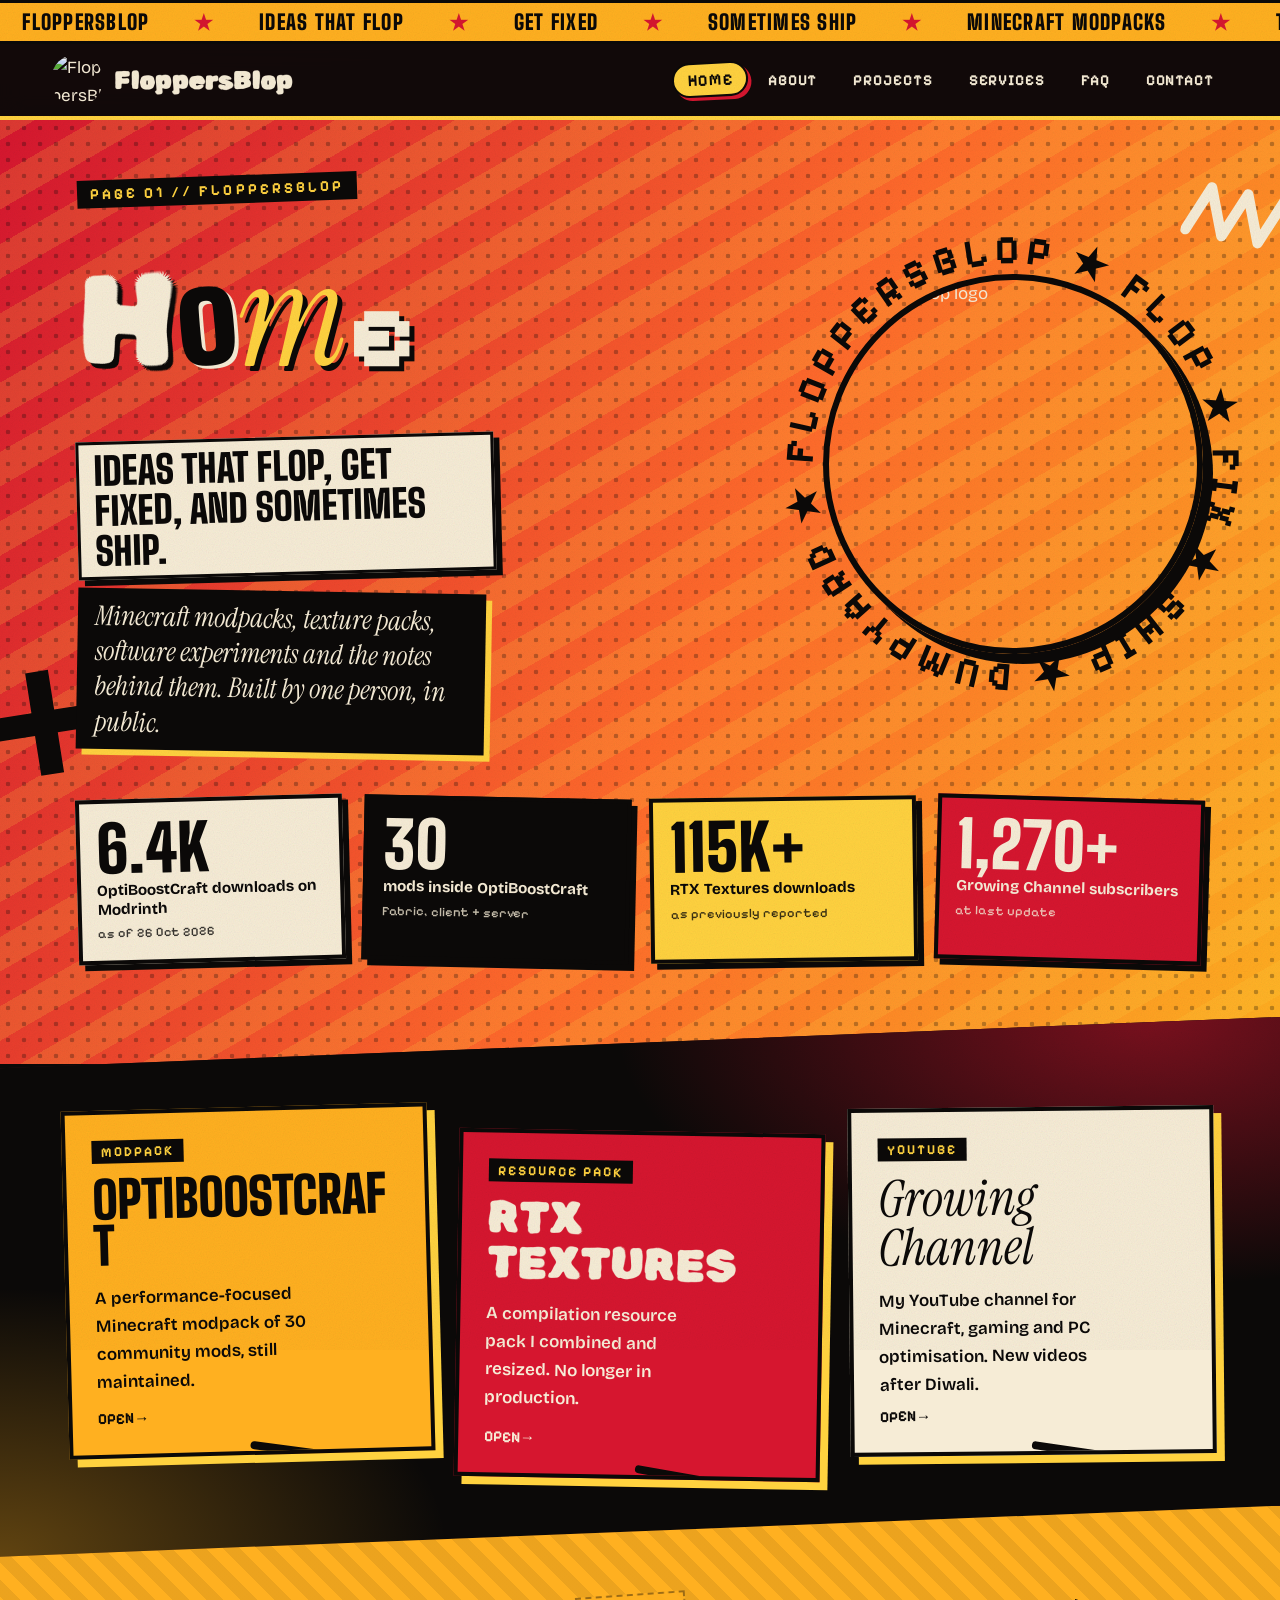
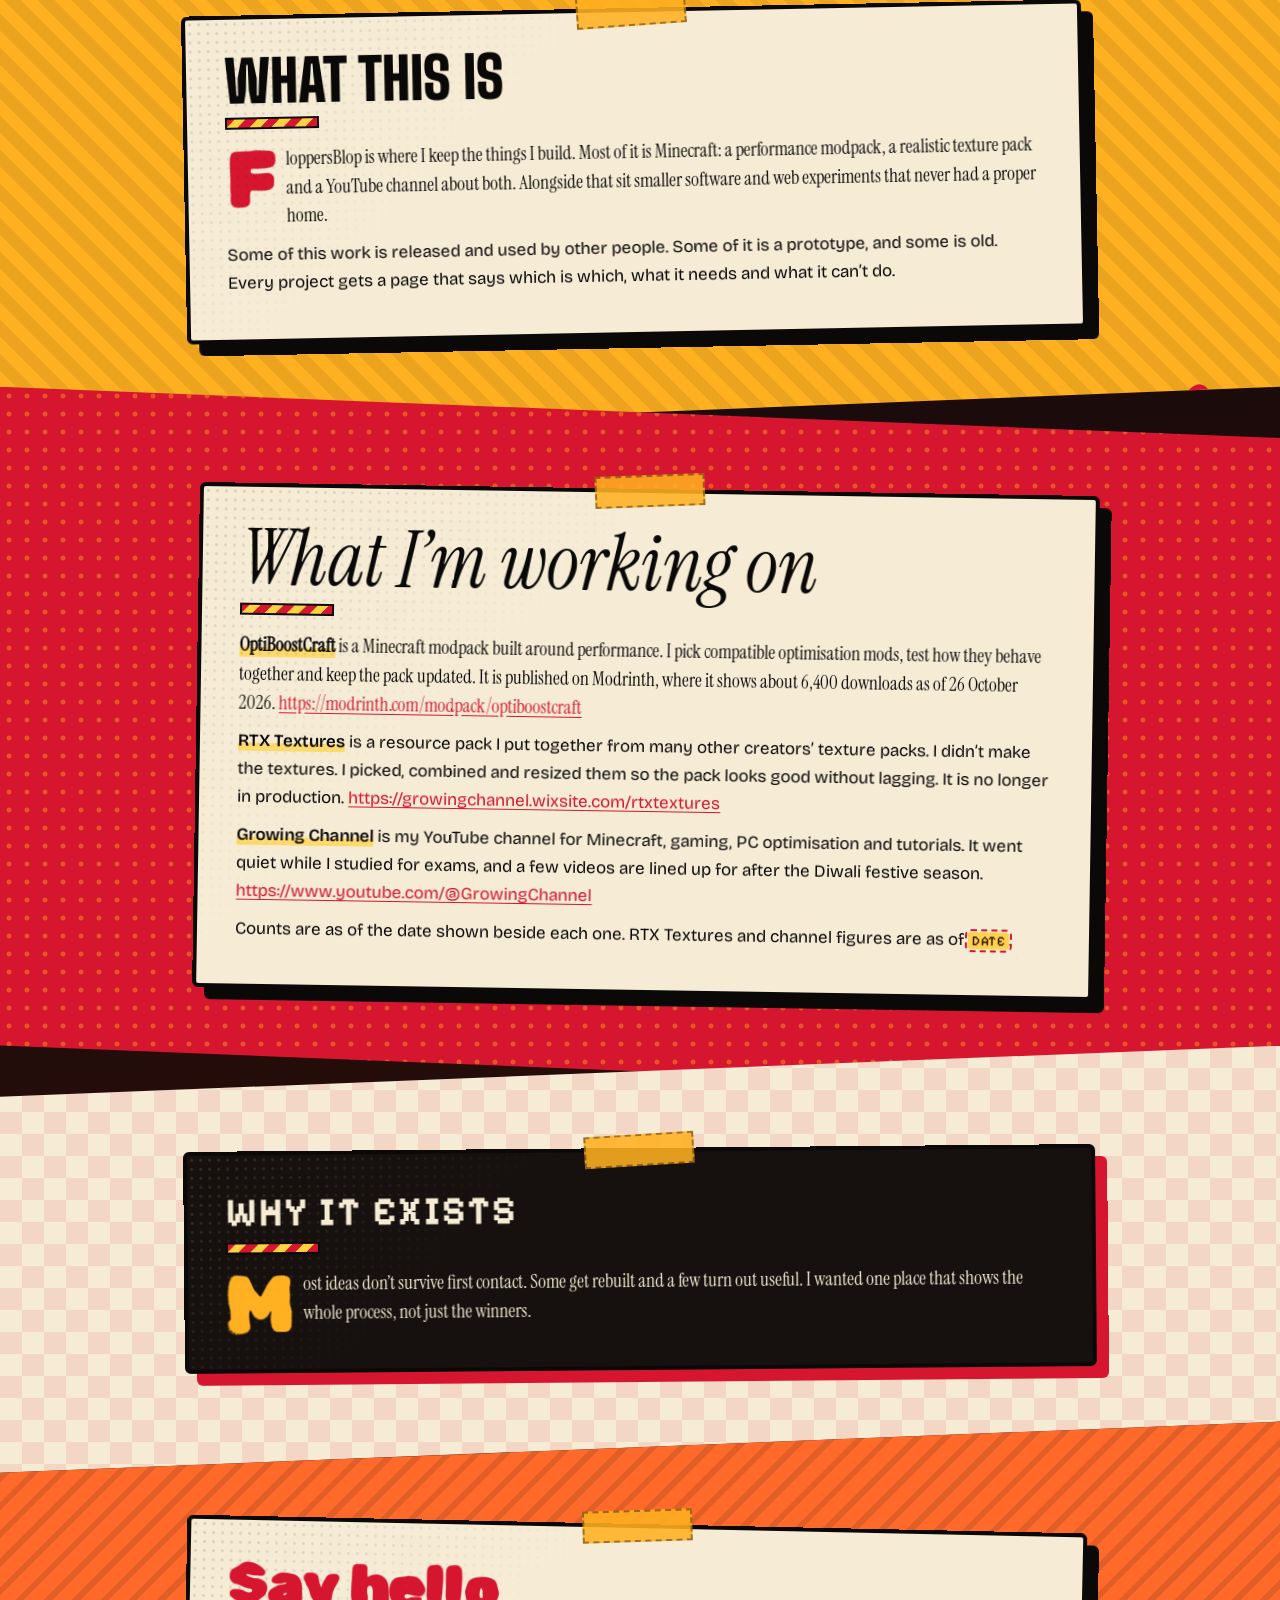
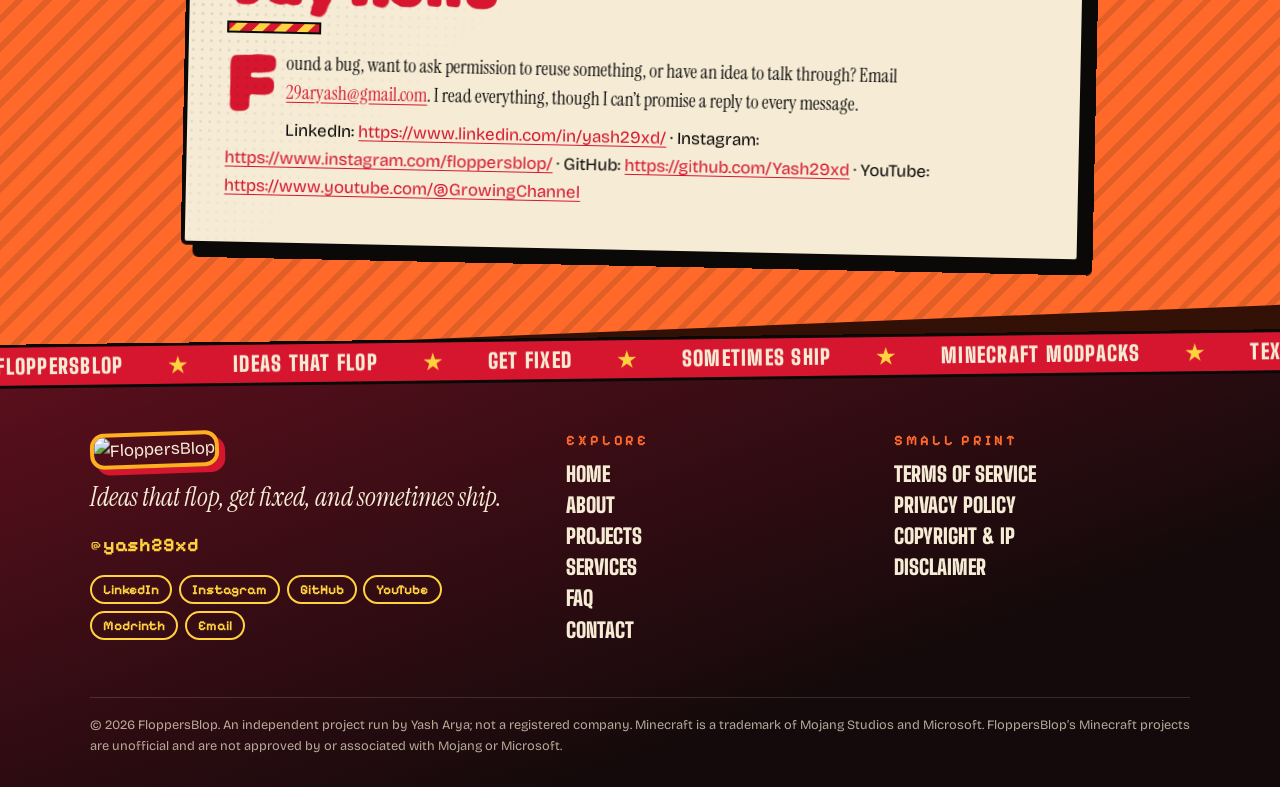
==== index.html @ ad52f60c "Add files via upload" ====
<!doctype html><html lang="en"><head><meta charset="utf-8"><meta name="viewport" content="width=device-width,initial-scale=1">
<title>Home | FloppersBlop</title><meta name="description" content="FloppersBlop: an independent project by Yash Arya. Minecraft modpacks, texture packs and software experiments."><link rel="icon" href="assets/favicon.png">
<link rel="preconnect" href="https://fonts.googleapis.com"><link rel="preconnect" href="https://fonts.gstatic.com" crossorigin>
<link href="https://fonts.googleapis.com/css2?family=Big+Shoulders+Display:wght@800;900&family=Bricolage+Grotesque:opsz,wght@12..96,400;12..96,600&family=Instrument+Serif:ital@0;1&family=Pixelify+Sans:wght@500;700&family=Rubik+Spray+Paint&display=swap" rel="stylesheet">
<link rel="stylesheet" href="styles.css"></head><body class="">
<div class="prog"></div><div class="grain"></div><div class="wipe"><i></i><i></i><i></i><i></i><i></i></div>
<div class="blob" aria-hidden="true"><svg viewBox="0 0 80 70"><path d="M8 44C6 22 24 6 44 6s32 14 28 36c-2 14-14 22-32 22S10 58 8 44z" fill="#fff4dc" stroke="#0b0908" stroke-width="4"/><g class="eyes"><path d="M20 30h16v7a8 8 0 0 1-16 0z M46 30h16v7a8 8 0 0 1-16 0z" fill="#0b0908"/><path d="M18 29h20M44 29h20" stroke="#0b0908" stroke-width="4" stroke-linecap="round"/></g></svg></div>
<div class="mq top" aria-hidden="true"><div class="mt"><span>FLOPPERSBLOP</span><span>IDEAS THAT FLOP</span><span>GET FIXED</span><span>SOMETIMES SHIP</span><span>MINECRAFT MODPACKS</span><span>TEXTURES</span><span>SOFTWARE EXPERIMENTS</span><span>@YASH29XD</span><span>FLOPPERSBLOP</span><span>IDEAS THAT FLOP</span><span>GET FIXED</span><span>SOMETIMES SHIP</span><span>MINECRAFT MODPACKS</span><span>TEXTURES</span><span>SOFTWARE EXPERIMENTS</span><span>@YASH29XD</span></div></div>
<header class="bar"><a class="brand" href="index.html"><img src="assets/logo.png" alt="FloppersBlop logo" width="52" height="52"><b>FloppersBlop</b></a>
<button class="burger" aria-label="Menu" aria-expanded="false"><i></i><i></i></button><nav><a href="index.html" class="on">Home</a><a href="about.html">About</a><a href="projects.html">Projects</a><a href="services.html">Services</a><a href="faq.html">FAQ</a><a href="contact.html">Contact</a></nav></header>
<main><div class="phead"><span class="pat"></span><svg class="dd" data-s="-.12" viewBox="0 0 100 100" style="right:-1.5%;top:6%;--dc:var(--cream);--r:11deg" aria-hidden="true"><path class="st" d="M4 70l16-40 16 40 16-40 16 40 16-40 12 40"/></svg><svg class="dd" data-s=".14" viewBox="0 0 100 100" style="left:-1%;top:60%;--dc:var(--ink);--r:-9deg" aria-hidden="true"><path d="M40 5h20v35h35v20h-35v35h-20v-35h-35v-20h35z"/></svg>
<div class="ph-in"><div class="ph-txt"><p class="kick">PAGE 01 // FLOPPERSBLOP</p><h1 aria-label="Home"><span class="l l0">H</span><span class="l l1">o</span><span class="l l2">m</span><span class="l l3">e</span></h1><p class="lede">Ideas that flop, get fixed, and sometimes ship.</p><p class="lede2">Minecraft modpacks, texture packs, software experiments and the notes behind them. Built by one person, in public.</p></div><div class="vis"><div class="disk"><img src="assets/logo.png" alt="FloppersBlop logo" width="400" height="400"></div><svg class="ring" viewBox="0 0 200 200" aria-hidden="true"><defs><path id="rp" d="M100,100 m-80,0 a80,80 0 1,1 160,0 a80,80 0 1,1 -160,0"/></defs><text><textPath href="#rp" textLength="496" lengthAdjust="spacing">FLOPPERSBLOP &#9733; FLOP &#9733; FIX &#9733; SHIP &#9733; DUMPYARD &#9733;</textPath></text></svg></div></div><div class="stats"><div class="stat s0"><b data-n="6.4" data-d="1" data-x="K">0</b><span>OptiBoostCraft downloads on Modrinth</span><small>as of 26 Oct 2026</small></div><div class="stat s1"><b data-n="30" data-d="0" data-x="">0</b><span>mods inside OptiBoostCraft</span><small>Fabric, client + server</small></div><div class="stat s2"><b data-n="115" data-d="0" data-x="K+">0</b><span>RTX Textures downloads</span><small>as previously reported</small></div><div class="stat s3"><b data-n="1270" data-d="0" data-x="+">0</b><span>Growing Channel subscribers</span><small>at last update</small></div></div></div>
<div class="band b-ink tiles-band"><div class="tiles"><a class="tile t-amber" href="projects.html#optiboostcraft"><em>Modpack</em><h3>OptiBoostCraft</h3><p>A performance-focused Minecraft modpack of 30 community mods, still maintained.</p><span class="go">Open &rarr;</span><img src="assets/mascot.png" alt="" loading="lazy"></a><a class="tile t-cherry" href="projects.html#rtx-textures"><em>Resource pack</em><h3>RTX Textures</h3><p>A compilation resource pack I combined and resized. No longer in production.</p><span class="go">Open &rarr;</span><img src="assets/mascot.png" alt="" loading="lazy"></a><a class="tile t-cream" href="projects.html#growing-channel"><em>YouTube</em><h3>Growing Channel</h3><p>My YouTube channel for Minecraft, gaming and PC optimisation. New videos after Diwali.</p><span class="go">Open &rarr;</span><img src="assets/mascot.png" alt="" loading="lazy"></a></div></div><div class="band b-amber al-l"><svg class="dd" data-s="-.12" viewBox="0 0 100 100" style="left:-1.5%;top:8%;--dc:var(--sun);--r:-30deg" aria-hidden="true"><path d="M50 2l9 24 25-9-9 25 24 9-24 9 9 25-25-9-9 24-9-24-25 9 9-25-24-9 24-9-9-25 25 9z"/></svg><svg class="dd" data-s=".14" viewBox="0 0 100 100" style="right:-1%;top:55%;--dc:var(--cherry);--r:10deg" aria-hidden="true"><path class="st" d="M4 50q12-34 23 0t23 0 23 0 23 0"/></svg><div class="wrap"><section class="card c-cream rv rv0 dc" id="what-this-is" style="--r:-1.1deg"><span class="tape"></span><h2 class="f0">What this is</h2><p>FloppersBlop is where I keep the things I build. Most of it is Minecraft: a performance modpack, a realistic texture pack and a YouTube channel about both. Alongside that sit smaller software and web experiments that never had a proper home.</p><p>Some of this work is released and used by other people. Some of it is a prototype, and some is old. Every project gets a page that says which is which, what it needs and what it can’t do.</p></section></div></div><div class="band b-cherry al-r"><svg class="dd" data-s="-.12" viewBox="0 0 100 100" style="right:-1.5%;top:6%;--dc:var(--ink);--r:-7deg" aria-hidden="true"><path d="M5 85V28l22 24 23-42 23 42 22-24v57z"/></svg><svg class="dd" data-s=".14" viewBox="0 0 100 100" style="left:-1%;top:60%;--dc:var(--cream);--r:-27deg" aria-hidden="true"><g><circle cx="20" cy="20" r="9"/><circle cx="50" cy="20" r="9"/><circle cx="80" cy="20" r="9"/><circle cx="20" cy="50" r="9"/><circle cx="50" cy="50" r="9"/><circle cx="80" cy="50" r="9"/><circle cx="20" cy="80" r="9"/><circle cx="50" cy="80" r="9"/><circle cx="80" cy="80" r="9"/></g></svg><div class="wrap"><section class="card c-cream rv rv1 " id="what-i-m-working-on" style="--r:0.9deg"><span class="tape"></span><h2 class="f1">What I’m working on</h2><p><strong>OptiBoostCraft</strong> is a Minecraft modpack built around performance. I pick compatible optimisation mods, test how they behave together and keep the pack updated. It is published on Modrinth, where it shows about 6,400 downloads as of 26 October 2026. <a href="https://modrinth.com/modpack/optiboostcraft" target="_blank" rel="noopener">https://modrinth.com/modpack/optiboostcraft</a></p><p><strong>RTX Textures</strong> is a resource pack I put together from many other creators’ texture packs. I didn’t make the textures. I picked, combined and resized them so the pack looks good without lagging. It is no longer in production. <a href="https://growingchannel.wixsite.com/rtxtextures" target="_blank" rel="noopener">https://growingchannel.wixsite.com/rtxtextures</a></p><p><strong>Growing Channel</strong> is my YouTube channel for Minecraft, gaming, PC optimisation and tutorials. It went quiet while I studied for exams, and a few videos are lined up for after the Diwali festive season. <a href="https://www.youtube.com/@GrowingChannel" target="_blank" rel="noopener">https://www.youtube.com/@GrowingChannel</a></p><p>Counts are as of the date shown beside each one. RTX Textures and channel figures are as of <mark class="ph">DATE</mark>.</p></section></div></div><div class="band b-cream al-c"><svg class="dd" data-s="-.12" viewBox="0 0 100 100" style="left:-1.5%;top:8%;--dc:var(--cherry);--r:16deg" aria-hidden="true"><path class="st" d="M5 50h72M54 22l28 28-28 28"/></svg><svg class="dd" data-s=".14" viewBox="0 0 100 100" style="right:-1%;top:55%;--dc:var(--sun);--r:-4deg" aria-hidden="true"><path d="M62 2L15 58h28l-8 40 48-62H52z"/></svg><div class="wrap"><section class="card c-ink rv rv2 dc" id="why-it-exists" style="--r:-0.5deg"><span class="tape"></span><h2 class="f2">Why it exists</h2><p>Most ideas don’t survive first contact. Some get rebuilt and a few turn out useful. I wanted one place that shows the whole process, not just the winners.</p></section></div></div><div class="band b-orange al-l"><svg class="dd" data-s="-.12" viewBox="0 0 100 100" style="right:-1.5%;top:6%;--dc:var(--cream);--r:-21deg" aria-hidden="true"><path d="M40 5h20v35h35v20h-35v35h-20v-35h-35v-20h35z"/></svg><svg class="dd" data-s=".14" viewBox="0 0 100 100" style="left:-1%;top:60%;--dc:var(--ink);--r:19deg" aria-hidden="true"><path class="st" d="M4 70l16-40 16 40 16-40 16 40 16-40 12 40"/></svg><div class="wrap"><section class="card c-cream rv rv0 dc" id="say-hello" style="--r:1.2deg"><span class="tape"></span><h2 class="f3">Say hello</h2><p>Found a bug, want to ask permission to reuse something, or have an idea to talk through? Email <a href="mailto:29aryash@gmail.com">29aryash@gmail.com</a>. I read everything, though I can’t promise a reply to every message.</p><p>LinkedIn: <a href="https://www.linkedin.com/in/yash29xd/" target="_blank" rel="noopener">https://www.linkedin.com/in/yash29xd/</a> · Instagram: <a href="https://www.instagram.com/floppersblop/" target="_blank" rel="noopener">https://www.instagram.com/floppersblop/</a> · GitHub: <a href="https://github.com/Yash29xd" target="_blank" rel="noopener">https://github.com/Yash29xd</a> · YouTube: <a href="https://www.youtube.com/@GrowingChannel" target="_blank" rel="noopener">https://www.youtube.com/@GrowingChannel</a></p></section></div></div></main>
<div class="mq bot" aria-hidden="true"><div class="mt"><span>FLOPPERSBLOP</span><span>IDEAS THAT FLOP</span><span>GET FIXED</span><span>SOMETIMES SHIP</span><span>MINECRAFT MODPACKS</span><span>TEXTURES</span><span>SOFTWARE EXPERIMENTS</span><span>@YASH29XD</span><span>FLOPPERSBLOP</span><span>IDEAS THAT FLOP</span><span>GET FIXED</span><span>SOMETIMES SHIP</span><span>MINECRAFT MODPACKS</span><span>TEXTURES</span><span>SOFTWARE EXPERIMENTS</span><span>@YASH29XD</span></div></div>
<footer><div class="fg"><div><img class="wm" src="assets/wordmark.png" alt="FloppersBlop" width="320" height="120"><p class="ft">Ideas that flop, get fixed, and sometimes ship.</p><p class="tag">@yash29xd</p><p class="soc"><a href="https://www.linkedin.com/in/yash29xd/" target="_blank" rel="noopener">LinkedIn</a><a href="https://www.instagram.com/floppersblop/" target="_blank" rel="noopener">Instagram</a><a href="https://github.com/Yash29xd" target="_blank" rel="noopener">GitHub</a><a href="https://www.youtube.com/@GrowingChannel" target="_blank" rel="noopener">YouTube</a><a href="https://modrinth.com/user/OptiBoostCraft" target="_blank" rel="noopener">Modrinth</a><a href="mailto:29aryash@gmail.com">Email</a></p></div>
<div><h4>Explore</h4><a href="index.html" class="on">Home</a><a href="about.html">About</a><a href="projects.html">Projects</a><a href="services.html">Services</a><a href="faq.html">FAQ</a><a href="contact.html">Contact</a></div><div><h4>Small print</h4><a href="terms.html">Terms of Service</a><a href="privacy.html">Privacy Policy</a><a href="copyright.html">Copyright & IP</a><a href="disclaimer.html">Disclaimer</a></div></div>
<p class="fine">&copy; 2026 FloppersBlop. An independent project run by Yash Arya; not a registered company. Minecraft is a trademark of Mojang Studios and Microsoft. FloppersBlop&rsquo;s Minecraft projects are unofficial and are not approved by or associated with Mojang or Microsoft.</p></footer>
<script src="app.js"></script></body></html>
---- styles.css ----
:root{--ink:#0b0908;--cream:#f6ecd6;--amber:#ffb020;--sun:#ffd23f;--orange:#ff6a2b;--cherry:#d6162f;--burg:#5c0f1d;--peach:#ffc9a3;--d:'Rubik Spray Paint','Big Shoulders Display',Impact,sans-serif;--c:'Big Shoulders Display',Impact,'Arial Narrow',sans-serif;--s:'Instrument Serif',Georgia,serif;--p:'Pixelify Sans',monospace;--b:'Bricolage Grotesque',system-ui,sans-serif}
*{box-sizing:border-box}html{scroll-behavior:smooth;overflow-x:hidden}
body{margin:0;background:linear-gradient(170deg,var(--burg),#1b0b0c 50%,#3a1203);color:var(--cream);font:17px/1.65 var(--b);overflow-x:hidden}
@media(hover:hover) and (pointer:fine){body,a,button,summary{cursor:none}}
a{color:var(--lk,var(--orange));text-underline-offset:3px;word-break:break-word}
::selection{background:var(--ink);color:var(--sun)}
.prog{position:fixed;top:0;left:0;height:6px;width:var(--p,0%);z-index:130;background:linear-gradient(90deg,var(--cherry),var(--orange),var(--sun));box-shadow:0 2px 0 var(--ink)}
.grain{position:fixed;inset:-50%;z-index:90;pointer-events:none;opacity:.14;mix-blend-mode:multiply;background-image:url("data:image/svg+xml;utf8,<svg xmlns='http://www.w3.org/2000/svg' width='220' height='220'><filter id='n'><feTurbulence type='fractalNoise' baseFrequency='.85' numOctaves='3' stitchTiles='stitch'/></filter><rect width='100%25' height='100%25' filter='url(%23n)'/></svg>");animation:gr 1s steps(6) infinite}
@keyframes gr{0%{transform:translate(0,0)}20%{transform:translate(-3%,2%)}40%{transform:translate(2%,-3%)}60%{transform:translate(-2%,-1%)}80%{transform:translate(3%,3%)}100%{transform:translate(0,0)}}
.mq{overflow:hidden;white-space:nowrap;background:var(--amber);color:var(--ink);border-block:3px solid var(--ink);font:900 1.3rem/1 var(--c);letter-spacing:.06em;padding:.55rem 0;position:relative;z-index:60}
.mq.bot{background:var(--cherry);color:var(--cream);transform:rotate(-.7deg);margin:-1.2rem -2vw 0;position:relative}
.mt{display:inline-block;animation:mq 38s linear infinite}.mq.bot .mt{animation-direction:reverse}
.mq span{padding:0 1.4rem}.mq span:after{content:"\2605";margin-left:2.8rem;color:var(--cherry)}.mq.bot span:after{color:var(--sun)}
@keyframes mq{to{transform:translateX(-50%)}}
.bar{position:sticky;top:0;z-index:50;display:flex;align-items:center;justify-content:space-between;gap:1rem;padding:.6rem 4vw;background:rgba(11,9,8,.9);backdrop-filter:blur(10px);border-bottom:4px solid var(--sun)}
.brand{display:flex;align-items:center;gap:.7rem;text-decoration:none;color:var(--cream)}.brand img{border-radius:50%;transition:transform .5s cubic-bezier(.3,1.6,.5,1)}.brand:hover img{transform:rotate(360deg) scale(1.1)}
.brand b{font:400 1.6rem var(--d)}
nav{display:flex;gap:.4rem;flex-wrap:wrap}nav a{font:700 .95rem var(--p);text-transform:uppercase;letter-spacing:.06em;color:var(--cream);text-decoration:none;padding:.35rem .8rem;border:2px solid transparent;border-radius:99px;transition:.25s}
nav a:hover,nav a.on{background:var(--sun);color:var(--ink);border-color:var(--ink);transform:rotate(-3deg) scale(1.06);box-shadow:3px 3px 0 var(--cherry)}
.burger{display:none;background:none;border:0;padding:.5rem}.burger i{display:block;width:30px;height:4px;background:var(--sun);margin:6px 0}
/* hero */
.phead{position:relative;padding:3.5rem 6vw 8vw;overflow:hidden;background:linear-gradient(115deg,var(--cherry) 0%,var(--orange) 55%,var(--amber) 100%);clip-path:polygon(0 0,100% 0,100% calc(100% - 4vw),0 100%);border-bottom:4px solid var(--ink)}
.pat{position:absolute;inset:0;background:radial-gradient(rgba(11,9,8,.28) 2px,transparent 2.6px) 0 0/16px 16px,repeating-linear-gradient(-30deg,rgba(255,210,63,.18) 0 30px,transparent 30px 60px);animation:pt 40s linear infinite}
@keyframes pt{to{background-position:160px 160px,0 0}}
.ph-in{position:relative;z-index:3;display:grid;grid-template-columns:1.5fr .8fr;gap:2rem;align-items:center;max-width:1200px;margin:0 auto}
.kick{display:inline-block;font:700 .95rem var(--p);letter-spacing:.2em;background:var(--ink);color:var(--sun);padding:.3rem .8rem;transform:rotate(-2deg);margin:0 0 1rem}
h1{font:400 clamp(3.2rem,10vw,8.4rem)/.95 var(--d);margin:0;color:var(--cream);text-shadow:5px 5px 0 var(--ink);overflow-wrap:anywhere}
h1 .l,h1 .w{display:inline-block;transition:transform .35s cubic-bezier(.3,1.8,.5,1)}h1 .l:hover,h1 .w:hover{transform:translateY(-.1em) rotate(-8deg) scale(1.12)}
.l0,.w0{font-family:var(--d)}.l1{font:900 1em var(--c);color:var(--ink);text-shadow:3px 3px 0 var(--cream);transform:rotate(-5deg)}
.l2{font:italic 400 1.15em var(--s);color:var(--sun);text-transform:lowercase}.l3{font:700 .9em var(--p);color:var(--cream)}.l4{font:900 1em var(--c);color:transparent;-webkit-text-stroke:3px var(--cream);text-shadow:4px 4px 0 var(--ink)}
.w1{font:900 1em var(--c);color:transparent;-webkit-text-stroke:3px var(--cream);text-transform:uppercase}.w2{font:italic 400 1.15em var(--s);color:var(--sun);text-transform:lowercase}.w3{font:700 .8em var(--p);color:var(--ink);text-shadow:3px 3px 0 var(--cream)}
h1:hover .l,h1:hover .w{animation:gl .4s steps(2) 2}@keyframes gl{50%{text-shadow:-4px 0 var(--sun),4px 0 var(--ink)}}
.lede{display:inline-block;font:900 clamp(1.4rem,3.4vw,2.4rem)/1.05 var(--c);text-transform:uppercase;background:var(--cream);color:var(--ink);padding:.35rem .9rem;border:3px solid var(--ink);box-shadow:6px 6px 0 var(--ink);transform:rotate(-1.5deg);margin:1.6rem 0 0;max-width:22ch}
.lede2{display:block;width:fit-content;font:italic 400 clamp(1.2rem,2.3vw,1.7rem)/1.3 var(--s);background:var(--ink);color:var(--cream);padding:.6rem 1.1rem;transform:rotate(1deg);margin:1rem 0 0;max-width:34ch;box-shadow:6px 6px 0 var(--sun)}
.vis{position:relative;justify-self:center;width:min(32vw,380px)}
.disk img{display:block;width:100%;height:auto;border-radius:50%;border:6px solid var(--ink);box-shadow:10px 10px 0 var(--ink);animation:fl 6s ease-in-out infinite}
@keyframes fl{50%{transform:translateY(-14px) rotate(3deg)}}
.vis .sticker{display:block;width:100%;height:auto;border-radius:18px;border:5px solid var(--ink);box-shadow:8px 8px 0 var(--ink);transform:rotate(5deg);animation:fl 7s ease-in-out infinite;transition:transform .4s}
.ring{position:absolute;inset:-16%;width:132%;height:132%;animation:spin 22s linear infinite;z-index:-1;pointer-events:none}.ring text{font:700 16px var(--p);fill:var(--ink);letter-spacing:3px}
.vis.sm{width:min(28vw,300px)}.vis.sm .ring{inset:-22%;width:144%;height:144%}
@keyframes spin{to{transform:rotate(360deg)}}
.stats{position:relative;z-index:3;display:grid;grid-template-columns:repeat(4,1fr);gap:1.2rem;max-width:1200px;margin:2.8rem auto 0}
.stat{background:var(--cream);color:var(--ink);border:4px solid var(--ink);box-shadow:6px 6px 0 var(--ink);padding:.9rem 1rem;transform:rotate(-1.5deg);transition:transform .3s cubic-bezier(.3,1.6,.5,1)}
.stat.s1{background:var(--ink);color:var(--cream);transform:rotate(1.2deg)}.stat.s2{background:var(--sun);transform:rotate(-.8deg)}.stat.s3{background:var(--cherry);color:var(--cream);transform:rotate(1.6deg)}
.stat:hover{transform:rotate(0) scale(1.05)}.stat b{display:block;font:900 clamp(2.6rem,5vw,4rem)/1 var(--c)}.stat span{display:block;font:700 .95rem/1.2 var(--b)}.stat small{font:500 .8rem var(--p);opacity:.8}
/* bands */
.band{position:relative;padding:8vw 0 8vw;margin-top:-4vw;clip-path:polygon(0 4vw,100% 0,100% calc(100% - 4vw),0 100%)}
.band.al-r{clip-path:polygon(0 0,100% 4vw,100% 100%,0 calc(100% - 4vw))}
.band.lg{clip-path:none;margin-top:0;padding:2rem 0}
.b-amber{background:var(--amber) repeating-linear-gradient(45deg,rgba(11,9,8,.08) 0 12px,transparent 12px 24px)}
.b-cherry{background:var(--cherry) radial-gradient(rgba(255,176,32,.4) 2.2px,transparent 2.8px) 0 0/18px 18px}
.b-cream{background:var(--cream) conic-gradient(rgba(214,22,47,.1) 25%,transparent 0 50%,rgba(214,22,47,.1) 0 75%,transparent 0) 0 0/44px 44px}
.b-orange{background:var(--orange) repeating-linear-gradient(-45deg,rgba(11,9,8,.12) 0 6px,transparent 6px 20px)}
.b-burgundy{background:var(--burg) linear-gradient(rgba(255,176,32,.14) 2px,transparent 2px) 0 0/36px 36px,linear-gradient(90deg,rgba(255,176,32,.14) 2px,transparent 2px) 0 0/36px 36px}
.b-sun{background:var(--sun) radial-gradient(rgba(11,9,8,.18) 2.2px,transparent 2.8px) 0 0/16px 16px}
.b-ink{background:radial-gradient(60vw 30vw at 90% 0,rgba(214,22,47,.55),transparent 70%),radial-gradient(50vw 30vw at 0 100%,rgba(255,176,32,.35),transparent 70%),var(--ink)}
.wrap{max-width:1040px;margin:0 auto;padding:0 5vw;position:relative;z-index:2}
.al-l .card{margin-right:auto;width:min(100%,900px)}.al-r .card{margin-left:auto;width:min(100%,900px)}.al-c .card{margin-inline:auto}
.card{position:relative;background:var(--bg);color:var(--fg);border:4px solid var(--ink);border-radius:6px;padding:2.2rem 2.4rem 2rem;box-shadow:12px 12px 0 var(--sh);transform:perspective(1100px) rotate(var(--r,0deg)) rotateX(var(--rx,0deg)) rotateY(var(--ry,0deg));transition:transform .35s cubic-bezier(.3,1.4,.5,1),box-shadow .3s}
.c-cream{--bg:var(--cream);--fg:var(--ink);--ac:var(--cherry);--acfg:var(--cream);--sh:var(--ink);--lk:var(--cherry)}
.c-ink{--bg:#16110e;--fg:var(--cream);--ac:var(--amber);--acfg:var(--ink);--sh:var(--cherry);--lk:var(--amber)}
.c-amber{--bg:var(--amber);--fg:var(--ink);--ac:var(--cherry);--acfg:var(--cream);--sh:var(--ink);--lk:var(--burg)}
.b-burgundy .card,.b-cherry .card{--sh:var(--sun)}.b-cherry .card{--sh:var(--ink)}.b-cream .card{--sh:var(--cherry)}
.card:hover{box-shadow:16px 16px 0 var(--sh)}
.legal .card{transform:none!important}
.card:before{content:"";position:absolute;inset:0;pointer-events:none;background:radial-gradient(color-mix(in srgb,var(--fg) 14%,transparent) 1.2px,transparent 1.6px) 0 0/9px 9px;-webkit-mask:linear-gradient(135deg,#000,transparent 35%);mask:linear-gradient(135deg,#000,transparent 35%)}
.tape{position:absolute;top:-18px;left:50%;width:110px;height:32px;margin-left:-55px;background:rgba(255,176,32,.88);border:2px dashed rgba(11,9,8,.4);transform:rotate(-3deg)}
.card:nth-child(2n) .tape{background:rgba(214,22,47,.85);transform:rotate(4deg)}
h2{margin:0 0 1rem;color:var(--fg);position:relative}
h2.f0{font:900 clamp(2rem,5vw,3.6rem)/.95 var(--c);text-transform:uppercase}
h2.f1{font:italic 400 clamp(2.6rem,6vw,4.8rem)/.95 var(--s)}
h2.f2{font:700 clamp(1.5rem,3.6vw,2.5rem)/1.1 var(--p);text-transform:uppercase;letter-spacing:.04em}
h2.f3{font:400 clamp(2.2rem,5vw,3.6rem)/1 var(--d);color:var(--ac)}
h2:after{content:"";display:block;height:8px;width:90px;background:repeating-linear-gradient(-45deg,var(--cherry) 0 8px,var(--sun) 8px 16px);margin-top:.5rem;border:2px solid var(--ink)}
h3{font:700 1.1rem var(--p);color:var(--ac);margin:1.6rem 0 .3rem;text-transform:uppercase;letter-spacing:.05em}
.card p,.card li{margin:.6rem 0}.card p:first-of-type:not(:only-child){font:400 1.2rem/1.5 var(--s)}
.dc>p:first-of-type::first-letter{font:400 4.2em/.8 var(--d);float:left;padding:.04em .1em 0 0;color:var(--ac)}
.card strong{font-weight:600;background:linear-gradient(transparent 60%,color-mix(in srgb,var(--sun) 70%,transparent) 60%);color:inherit}
.card ul{padding-left:1.2rem}.card li::marker{color:var(--ac);content:"\25B6  ";font-size:.7em}
mark.ph{background:#ffd34d;color:#3a1200;outline:2px dashed var(--cherry);outline-offset:1px;padding:0 .3em;border-radius:3px;font:500 .8em var(--p);letter-spacing:.03em;box-decoration-break:clone;-webkit-box-decoration-break:clone}
.tw{overflow-x:auto;margin:1rem 0;border:3px solid var(--fg);box-shadow:5px 5px 0 var(--fg)}
table{border-collapse:collapse;width:100%;font-size:.95rem;line-height:1.4}
th{background:var(--fg);color:var(--bg);font:700 .85rem var(--p);text-transform:uppercase;letter-spacing:.08em;text-align:left;padding:.6rem .8rem}
td,.kv th{padding:.6rem .8rem;border-top:2px solid color-mix(in srgb,var(--fg) 20%,transparent);vertical-align:top}
.kv th{background:var(--ac);color:var(--acfg);width:30%}
tbody tr:nth-child(even) td{background:color-mix(in srgb,var(--fg) 7%,transparent)}
.ban{margin:1rem 0;padding:1rem 1.2rem;background:repeating-linear-gradient(-45deg,var(--ink) 0 14px,#2a1d17 14px 28px);color:var(--sun);font:700 1.05rem var(--p);letter-spacing:.08em;border-left:10px solid var(--cherry)}
.qa{border-bottom:3px solid var(--fg);padding:.3rem 0}.qa summary{list-style:none;display:flex;justify-content:space-between;align-items:center;gap:1rem;font:900 1.5rem/1.1 var(--c);text-transform:uppercase;padding:.8rem 0}
.qa summary::-webkit-details-marker{display:none}.qa i{flex:none;width:34px;height:34px;border:3px solid var(--ink);border-radius:50%;background:var(--sun);position:relative;transition:transform .4s cubic-bezier(.3,1.6,.5,1),background .3s}
.qa i:before,.qa i:after{content:"";position:absolute;left:7px;right:7px;top:13px;height:4px;background:var(--ink)}.qa i:after{transform:rotate(90deg)}
.qa[open] i{transform:rotate(135deg);background:var(--cherry)}.qa p{margin:0 0 1rem;animation:dn .4s both}@keyframes dn{from{opacity:0;transform:translateY(-10px)}}
.chips ul{display:flex;flex-wrap:wrap;gap:.5rem;padding:0;margin:.6rem 0}.chips li{list-style:none;margin:0;font:700 .85rem var(--p);padding:.3rem .7rem;border:2px solid var(--ink);border-radius:99px;transition:transform .3s cubic-bezier(.3,1.8,.5,1)}.chips li::marker{content:""}
.chips li:hover{transform:rotate(-5deg) scale(1.12)}.chips li:nth-child(3n){transform:rotate(-2deg)}.chips li:nth-child(3n+1){transform:rotate(1.5deg)}
.c0{background:var(--amber);color:var(--ink)}.c1{background:var(--cherry);color:var(--cream)}.c2{background:var(--ink);color:var(--cream)}.c3{background:var(--orange);color:var(--ink)}.c4{background:var(--sun);color:var(--ink)}
.timeline{list-style:none;padding:0;margin:1rem 0;display:grid;gap:1rem}
.timeline li{display:grid;grid-template-columns:150px 1fr;gap:1rem;align-items:start;margin:0;padding:.9rem 1rem;border:3px solid var(--ink);box-shadow:5px 5px 0 var(--ink);color:var(--ink);transition:transform .3s cubic-bezier(.3,1.6,.5,1)}
.timeline li::marker{content:""}.timeline li:hover{transform:rotate(0) scale(1.02)!important}
.tl0{background:var(--amber);transform:rotate(-.5deg)}.tl1{background:var(--sun);transform:rotate(.5deg)}.tl2{background:var(--peach);transform:rotate(-.3deg)}.tl3{background:var(--cream);transform:rotate(.4deg)}
.when{font:700 .85rem/1.2 var(--p);background:var(--ink);color:var(--sun);padding:.35rem .6rem;transform:rotate(-2deg);text-align:center}
.timeline h4{font:900 1.5rem/1 var(--c);text-transform:uppercase;margin:0 0 .3rem}.timeline p{margin:0!important;font:400 .95rem/1.45 var(--b)!important}
.timeline a{color:var(--cherry)}
.tiles-band{padding:7vw 5vw 8vw}.tiles{display:grid;grid-template-columns:repeat(3,1fr);gap:1.6rem;max-width:1150px;margin:0 auto;position:relative;z-index:2}
.tile{position:relative;overflow:hidden;display:flex;flex-direction:column;gap:.5rem;min-height:300px;padding:1.6rem;border:4px solid var(--ink);box-shadow:8px 8px 0 var(--sun);text-decoration:none;color:var(--ink);transition:transform .4s cubic-bezier(.3,1.6,.5,1),box-shadow .3s}
.tile:nth-child(1){transform:rotate(-1.5deg)}.tile:nth-child(2){transform:rotate(1deg) translateY(1.5rem)}.tile:nth-child(3){transform:rotate(-.6deg)}
.tile:hover{transform:rotate(0) translateY(-8px) scale(1.03);box-shadow:12px 12px 0 var(--sun)}
.t-amber{background:var(--amber)}.t-cherry{background:var(--cherry);color:var(--cream)}.t-cream{background:var(--cream)}
.tile em{font:700 .85rem var(--p);font-style:normal;text-transform:uppercase;letter-spacing:.15em;background:var(--ink);color:var(--sun);padding:.2rem .6rem;width:fit-content}
.tile h3{font:900 clamp(2.2rem,4vw,3.2rem)/.9 var(--c);color:inherit;text-transform:uppercase;margin:.4rem 0;letter-spacing:0}.tile:nth-child(2) h3{font:400 clamp(2rem,3.6vw,2.8rem)/1 var(--d)}.tile:nth-child(3) h3{font:italic 400 clamp(2.4rem,4vw,3.4rem)/.95 var(--s);text-transform:none}
.tile p{margin:0;max-width:20ch;font-weight:600}.go{margin-top:auto;font:700 .95rem var(--p);text-transform:uppercase}
.tile img{position:absolute;right:-26px;bottom:-14px;width:58%;border-radius:16px;border:4px solid var(--ink);transform:rotate(9deg);transition:transform .5s cubic-bezier(.3,1.6,.5,1)}.tile:hover img{transform:rotate(-4deg) scale(1.12)}
/* doodles */
.dd{position:absolute;width:clamp(56px,9vw,130px);fill:var(--dc);z-index:1;transform:translateY(var(--py,0px)) rotate(var(--r,0deg));animation:wob 7s ease-in-out infinite alternate;pointer-events:none}
.dd .st{fill:none;stroke:var(--dc);stroke-width:9;stroke-linecap:round;stroke-linejoin:round}
.phead .dd{z-index:2}@keyframes wob{to{rotate:14deg;scale:1.1}}
footer{position:relative;margin-top:-1.2rem;padding:4rem 6vw 2rem;background:linear-gradient(160deg,var(--burg),#150a0b 70%);border-top:6px solid var(--sun)}
.fg{display:grid;grid-template-columns:1.5fr 1fr 1fr;gap:2rem;max-width:1100px;margin:0 auto}
footer .wm{width:min(100%,300px);height:auto;border-radius:14px;border:4px solid var(--amber);transform:rotate(-2deg);box-shadow:6px 6px 0 var(--cherry)}
.ft{font:italic 1.6rem var(--s);margin:.8rem 0}.tag{font:700 1.2rem var(--p);color:var(--sun)}
footer h4{font:700 .9rem var(--p);letter-spacing:.2em;color:var(--orange);text-transform:uppercase;margin:0 0 .6rem}
footer .fg>div>a{display:block;color:var(--cream);text-decoration:none;font:900 1.3rem/1.5 var(--c);text-transform:uppercase;transition:.2s}footer .fg>div>a:hover{color:var(--sun);transform:translateX(8px)}
.soc{display:flex;flex-wrap:wrap;gap:.4rem;margin-top:.8rem}footer .soc a{display:inline-block;font:700 .85rem var(--p);padding:.25rem .7rem;border:2px solid var(--sun);border-radius:99px;color:var(--sun);text-decoration:none}footer .soc a:hover{background:var(--sun);color:var(--ink);transform:rotate(-4deg)}
.fine{max-width:1100px;margin:2.5rem auto 0;font-size:.8rem;opacity:.7;border-top:1px solid rgba(255,255,255,.2);padding-top:1rem}
.blob{position:fixed;left:0;top:0;width:54px;height:48px;z-index:140;pointer-events:none;opacity:0;transition:opacity .3s,width .3s,height .3s;will-change:transform}
.blob svg{width:100%;height:100%;filter:drop-shadow(3px 3px 0 var(--cherry))}.blob.on{opacity:1}.blob.big{width:84px;height:74px}.blob.big .eyes{transform:translateY(-5px)}.blob.down svg{transform:scale(.8)}
.burst{position:fixed;z-index:139;pointer-events:none;font-size:22px;color:var(--sun);text-shadow:2px 2px 0 var(--ink);animation:bu .8s ease-out forwards}
@keyframes bu{to{transform:translate(var(--dx),var(--dy)) rotate(240deg) scale(.2);opacity:0}}
@media(hover:none),(pointer:coarse){.blob{display:none}}
.wipe{position:fixed;inset:0;z-index:200;pointer-events:none;display:flex}.wipe i{flex:1;background:var(--amber);transform:scaleY(0);transform-origin:top;border-right:2px solid var(--ink)}
.wipe i:nth-child(2n){background:var(--cherry)}.wipe i:nth-child(3n){background:var(--orange)}
.wipe.in i{transform:scaleY(1);animation:wi .75s cubic-bezier(.7,0,.2,1) forwards;animation-delay:calc(var(--i)*70ms);transform-origin:bottom}
.wipe.out i{animation:wo .55s cubic-bezier(.7,0,.2,1) forwards;animation-delay:calc(var(--i)*60ms)}
@keyframes wi{to{transform:scaleY(0)}}@keyframes wo{to{transform:scaleY(1)}}
.rv{opacity:0;translate:0 50px;scale:.96;transition:opacity .8s,translate .8s cubic-bezier(.2,1,.3,1),scale .8s,transform .35s cubic-bezier(.3,1.4,.5,1),box-shadow .3s}.rv1{translate:-70px 30px}.rv2{translate:70px 30px}.rv.v{opacity:1;translate:0 0;scale:1}
@media(max-width:900px){.burger{display:block}nav{position:absolute;left:0;right:0;top:100%;flex-direction:column;background:var(--ink);padding:1rem 4vw;border-bottom:4px solid var(--sun);display:none}nav.open{display:flex}
.ph-in{grid-template-columns:1fr}.vis,.vis.sm{width:min(60vw,240px);justify-self:start;margin:1rem 0 0 .5rem}.stats{grid-template-columns:1fr 1fr}.tiles{grid-template-columns:1fr}.tile:nth-child(2){transform:rotate(1deg)}
.fg{grid-template-columns:1fr}.card{padding:1.8rem 1.2rem}.timeline li{grid-template-columns:1fr}.band{padding:10vw 0}.phead{padding-bottom:12vw}.al-l .card,.al-r .card{width:100%}}
@media(prefers-reduced-motion:reduce){*{animation:none!important;transition:none!important}.rv{opacity:1;translate:0 0;scale:1}}
.c-ink .c2{background:var(--cream);color:var(--ink)}
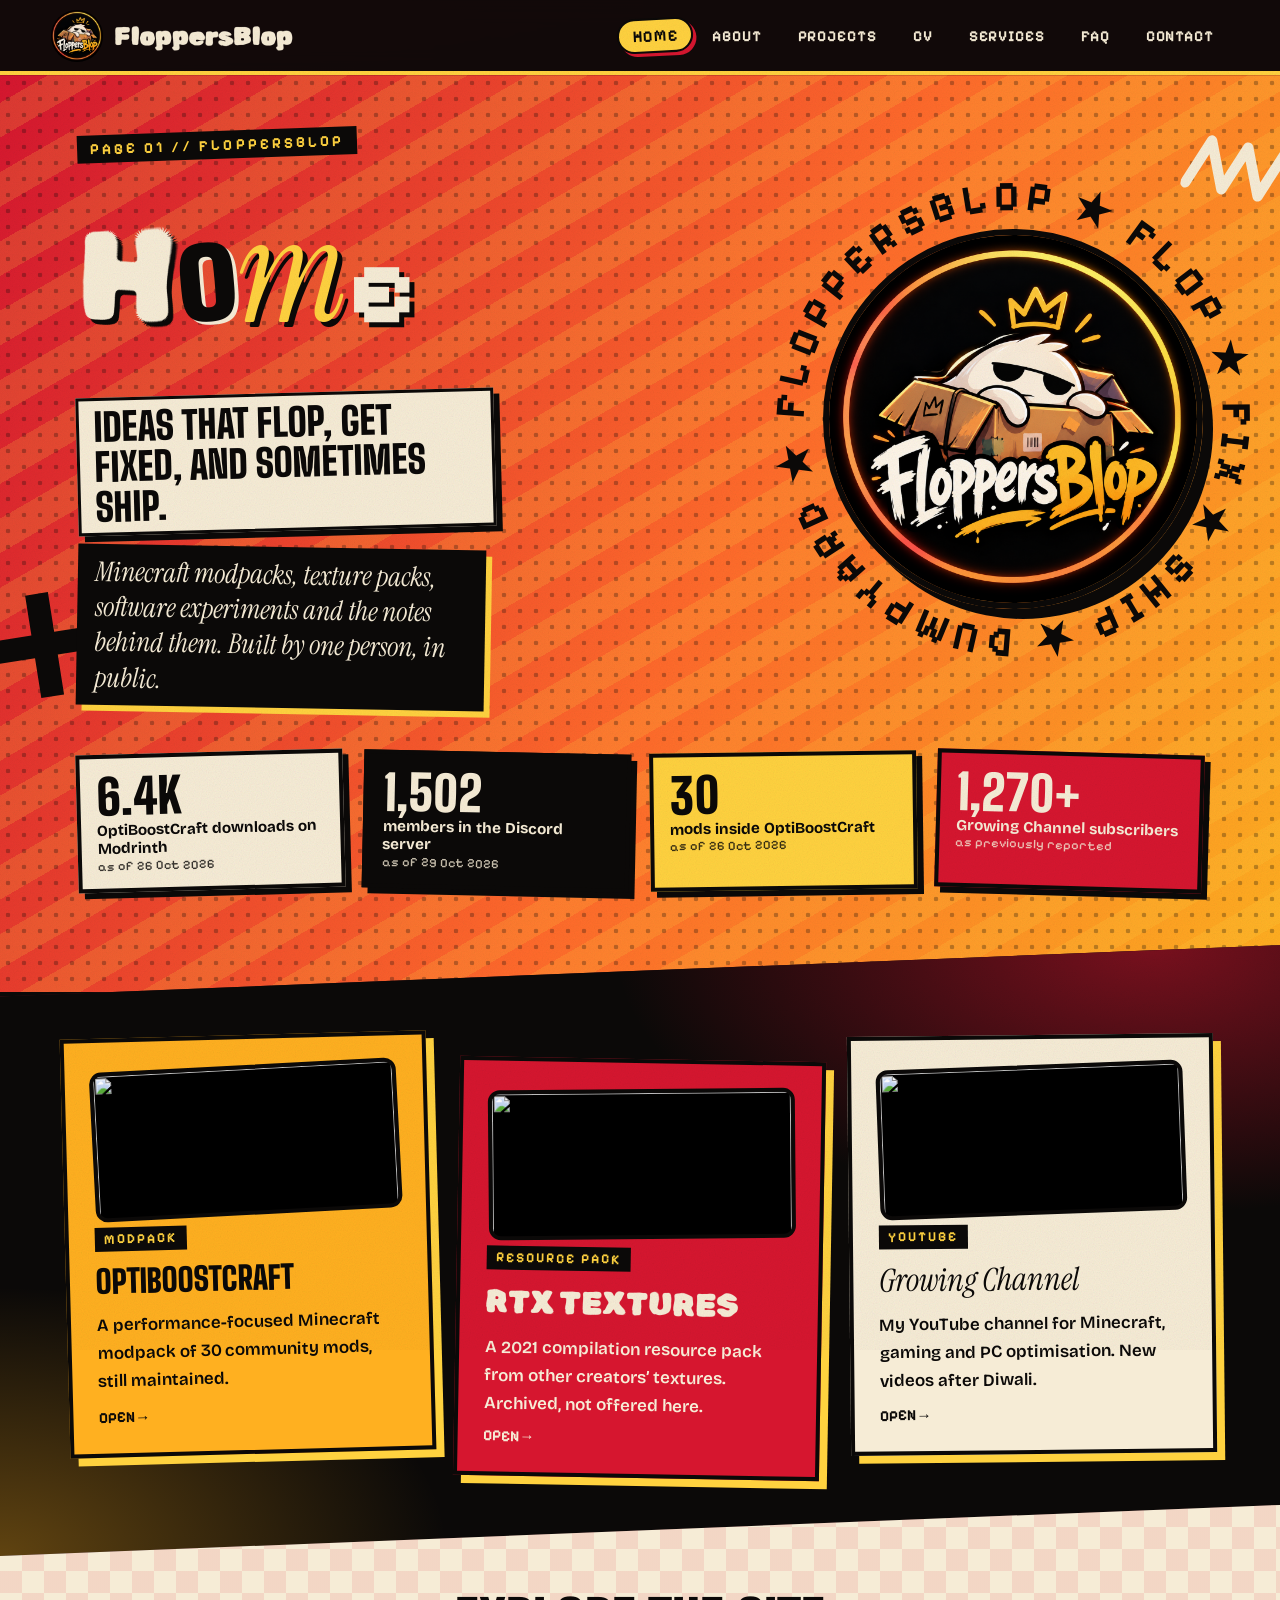
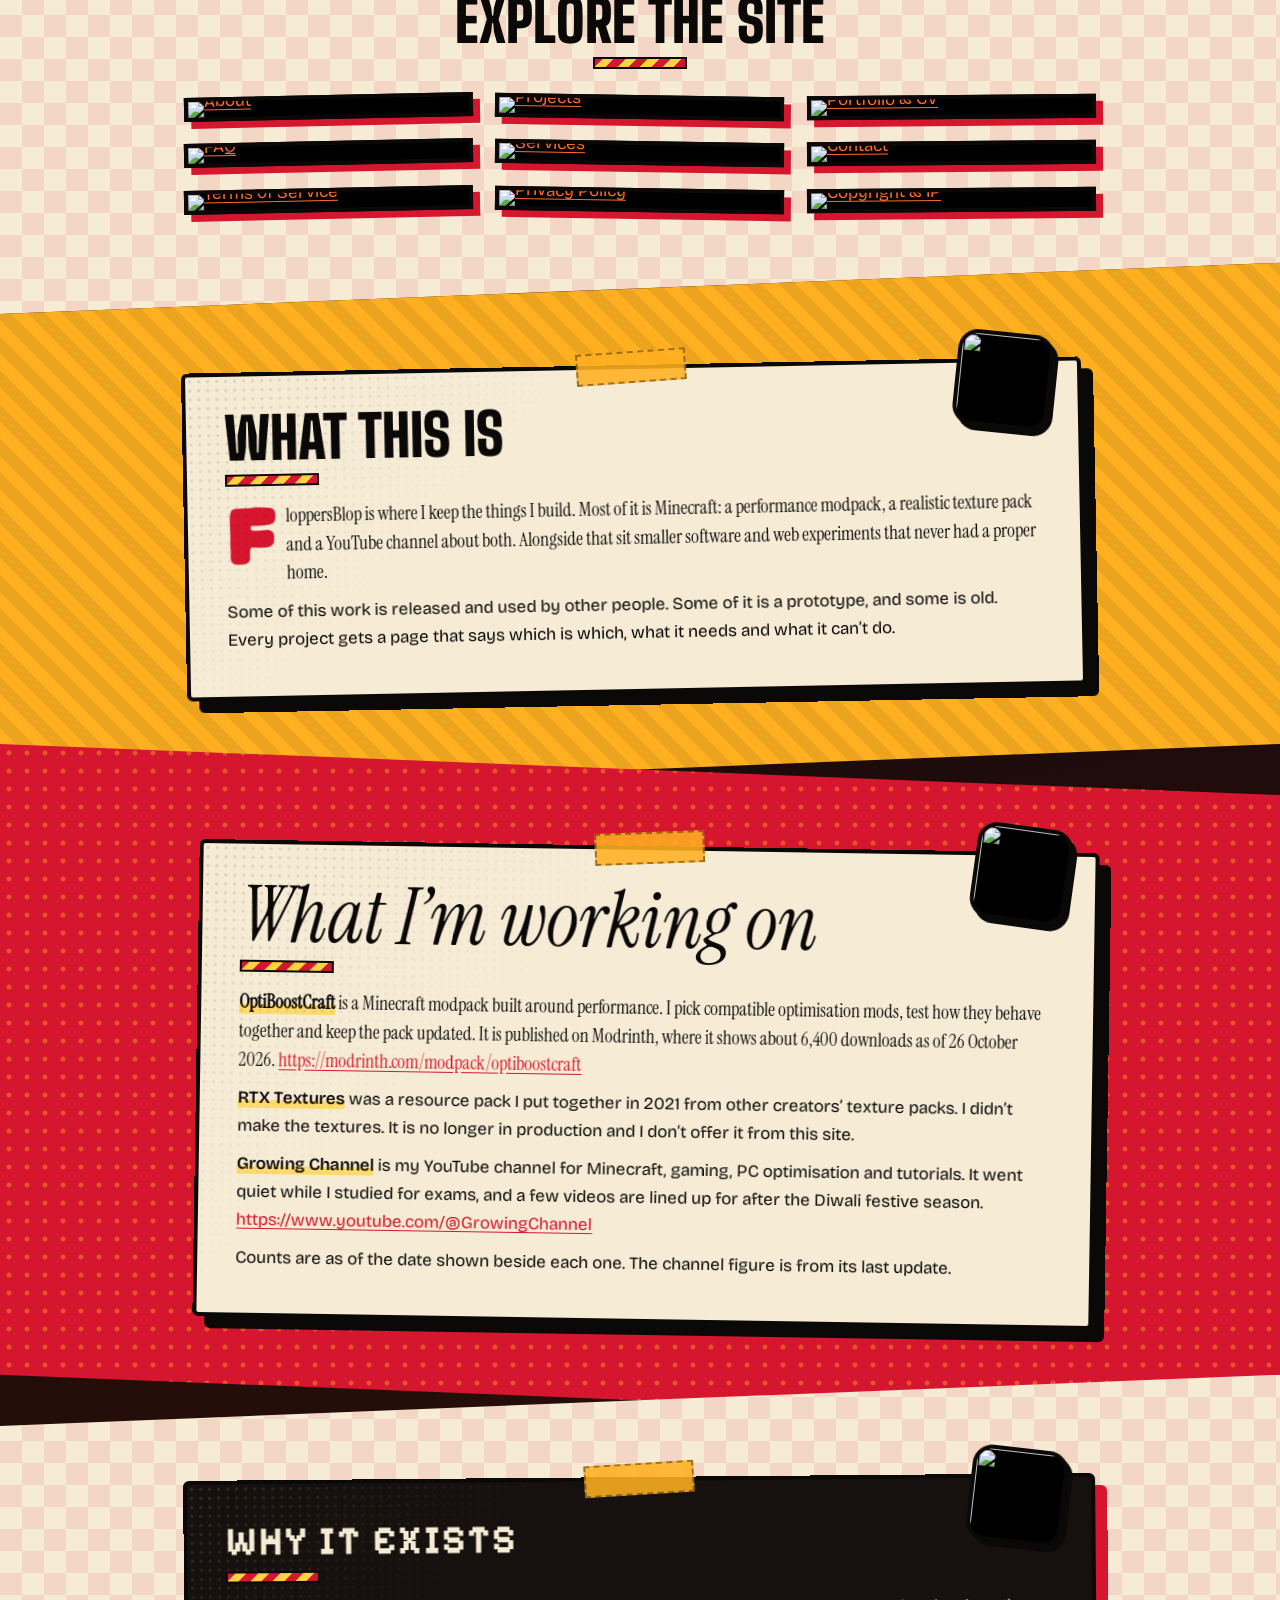
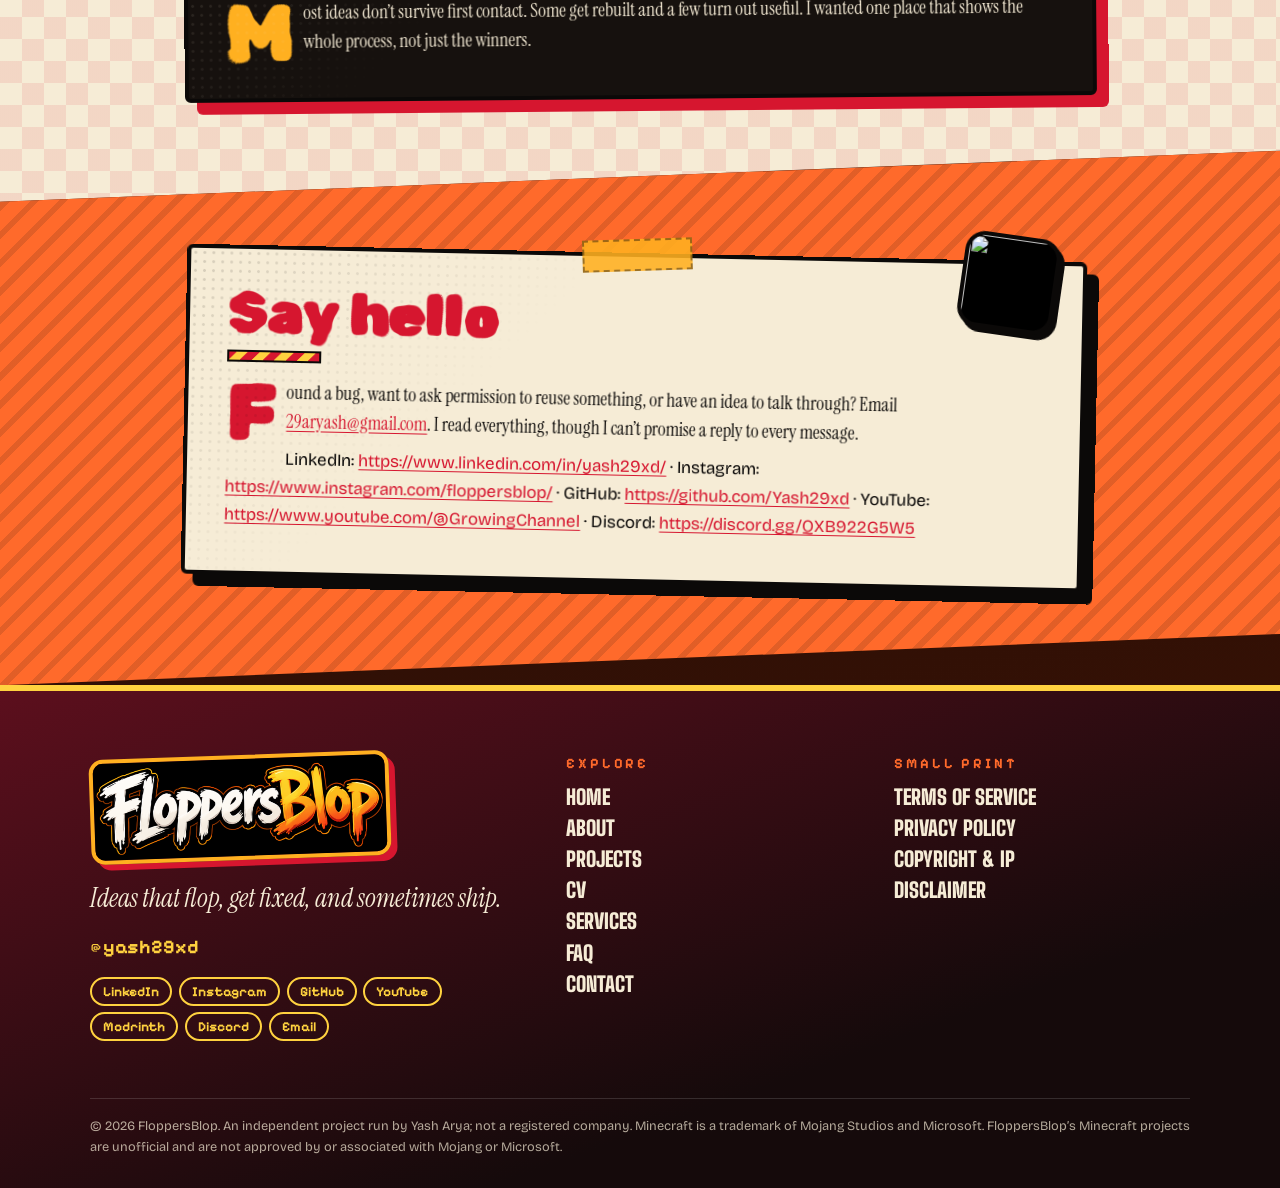
==== commit cebe2b8c: "Add files via upload" ====
--- a/index.html
+++ b/index.html
@@ -2,17 +2,17 @@
 <title>Home | FloppersBlop</title><meta name="description" content="FloppersBlop: an independent project by Yash Arya. Minecraft modpacks, texture packs and software experiments."><link rel="icon" href="assets/favicon.png">
 <link rel="preconnect" href="https://fonts.googleapis.com"><link rel="preconnect" href="https://fonts.gstatic.com" crossorigin>
 <link href="https://fonts.googleapis.com/css2?family=Big+Shoulders+Display:wght@800;900&family=Bricolage+Grotesque:opsz,wght@12..96,400;12..96,600&family=Instrument+Serif:ital@0;1&family=Pixelify+Sans:wght@500;700&family=Rubik+Spray+Paint&display=swap" rel="stylesheet">
+<style>.nc,.nc *{cursor:none!important}</style><script>(function(){if(matchMedia("(hover:hover) and (pointer:fine)").matches&&!matchMedia("(prefers-reduced-motion:reduce)").matches)document.documentElement.classList.add("nc")})()</script>
 <link rel="stylesheet" href="styles.css"></head><body class="">
 <div class="prog"></div><div class="grain"></div><div class="wipe"><i></i><i></i><i></i><i></i><i></i></div>
 <div class="blob" aria-hidden="true"><svg viewBox="0 0 80 70"><path d="M8 44C6 22 24 6 44 6s32 14 28 36c-2 14-14 22-32 22S10 58 8 44z" fill="#fff4dc" stroke="#0b0908" stroke-width="4"/><g class="eyes"><path d="M20 30h16v7a8 8 0 0 1-16 0z M46 30h16v7a8 8 0 0 1-16 0z" fill="#0b0908"/><path d="M18 29h20M44 29h20" stroke="#0b0908" stroke-width="4" stroke-linecap="round"/></g></svg></div>
-<div class="mq top" aria-hidden="true"><div class="mt"><span>FLOPPERSBLOP</span><span>IDEAS THAT FLOP</span><span>GET FIXED</span><span>SOMETIMES SHIP</span><span>MINECRAFT MODPACKS</span><span>TEXTURES</span><span>SOFTWARE EXPERIMENTS</span><span>@YASH29XD</span><span>FLOPPERSBLOP</span><span>IDEAS THAT FLOP</span><span>GET FIXED</span><span>SOMETIMES SHIP</span><span>MINECRAFT MODPACKS</span><span>TEXTURES</span><span>SOFTWARE EXPERIMENTS</span><span>@YASH29XD</span></div></div>
+<script>(function(){try{var p=JSON.parse(sessionStorage.getItem("fbxy")||"null"),b=document.querySelector(".blob");if(p&&b&&document.documentElement.classList.contains("nc")){b.style.transition="none";b.style.opacity=1;b.style.transform="translate("+(p[0]-27)+"px,"+(p[1]-24)+"px)";b.classList.add("on")}}catch(e){}})()</script>
 <header class="bar"><a class="brand" href="index.html"><img src="assets/logo.png" alt="FloppersBlop logo" width="52" height="52"><b>FloppersBlop</b></a>
-<button class="burger" aria-label="Menu" aria-expanded="false"><i></i><i></i></button><nav><a href="index.html" class="on">Home</a><a href="about.html">About</a><a href="projects.html">Projects</a><a href="services.html">Services</a><a href="faq.html">FAQ</a><a href="contact.html">Contact</a></nav></header>
+<button class="burger" aria-label="Menu" aria-expanded="false"><i></i><i></i></button><nav><a href="index.html" class="on">Home</a><a href="about.html">About</a><a href="projects.html">Projects</a><a href="cv.html">CV</a><a href="services.html">Services</a><a href="faq.html">FAQ</a><a href="contact.html">Contact</a></nav></header>
 <main><div class="phead"><span class="pat"></span><svg class="dd" data-s="-.12" viewBox="0 0 100 100" style="right:-1.5%;top:6%;--dc:var(--cream);--r:11deg" aria-hidden="true"><path class="st" d="M4 70l16-40 16 40 16-40 16 40 16-40 12 40"/></svg><svg class="dd" data-s=".14" viewBox="0 0 100 100" style="left:-1%;top:60%;--dc:var(--ink);--r:-9deg" aria-hidden="true"><path d="M40 5h20v35h35v20h-35v35h-20v-35h-35v-20h35z"/></svg>
-<div class="ph-in"><div class="ph-txt"><p class="kick">PAGE 01 // FLOPPERSBLOP</p><h1 aria-label="Home"><span class="l l0">H</span><span class="l l1">o</span><span class="l l2">m</span><span class="l l3">e</span></h1><p class="lede">Ideas that flop, get fixed, and sometimes ship.</p><p class="lede2">Minecraft modpacks, texture packs, software experiments and the notes behind them. Built by one person, in public.</p></div><div class="vis"><div class="disk"><img src="assets/logo.png" alt="FloppersBlop logo" width="400" height="400"></div><svg class="ring" viewBox="0 0 200 200" aria-hidden="true"><defs><path id="rp" d="M100,100 m-80,0 a80,80 0 1,1 160,0 a80,80 0 1,1 -160,0"/></defs><text><textPath href="#rp" textLength="496" lengthAdjust="spacing">FLOPPERSBLOP &#9733; FLOP &#9733; FIX &#9733; SHIP &#9733; DUMPYARD &#9733;</textPath></text></svg></div></div><div class="stats"><div class="stat s0"><b data-n="6.4" data-d="1" data-x="K">0</b><span>OptiBoostCraft downloads on Modrinth</span><small>as of 26 Oct 2026</small></div><div class="stat s1"><b data-n="30" data-d="0" data-x="">0</b><span>mods inside OptiBoostCraft</span><small>Fabric, client + server</small></div><div class="stat s2"><b data-n="115" data-d="0" data-x="K+">0</b><span>RTX Textures downloads</span><small>as previously reported</small></div><div class="stat s3"><b data-n="1270" data-d="0" data-x="+">0</b><span>Growing Channel subscribers</span><small>at last update</small></div></div></div>
-<div class="band b-ink tiles-band"><div class="tiles"><a class="tile t-amber" href="projects.html#optiboostcraft"><em>Modpack</em><h3>OptiBoostCraft</h3><p>A performance-focused Minecraft modpack of 30 community mods, still maintained.</p><span class="go">Open &rarr;</span><img src="assets/mascot.png" alt="" loading="lazy"></a><a class="tile t-cherry" href="projects.html#rtx-textures"><em>Resource pack</em><h3>RTX Textures</h3><p>A compilation resource pack I combined and resized. No longer in production.</p><span class="go">Open &rarr;</span><img src="assets/mascot.png" alt="" loading="lazy"></a><a class="tile t-cream" href="projects.html#growing-channel"><em>YouTube</em><h3>Growing Channel</h3><p>My YouTube channel for Minecraft, gaming and PC optimisation. New videos after Diwali.</p><span class="go">Open &rarr;</span><img src="assets/mascot.png" alt="" loading="lazy"></a></div></div><div class="band b-amber al-l"><svg class="dd" data-s="-.12" viewBox="0 0 100 100" style="left:-1.5%;top:8%;--dc:var(--sun);--r:-30deg" aria-hidden="true"><path d="M50 2l9 24 25-9-9 25 24 9-24 9 9 25-25-9-9 24-9-24-25 9 9-25-24-9 24-9-9-25 25 9z"/></svg><svg class="dd" data-s=".14" viewBox="0 0 100 100" style="right:-1%;top:55%;--dc:var(--cherry);--r:10deg" aria-hidden="true"><path class="st" d="M4 50q12-34 23 0t23 0 23 0 23 0"/></svg><div class="wrap"><section class="card c-cream rv rv0 dc" id="what-this-is" style="--r:-1.1deg"><span class="tape"></span><h2 class="f0">What this is</h2><p>FloppersBlop is where I keep the things I build. Most of it is Minecraft: a performance modpack, a realistic texture pack and a YouTube channel about both. Alongside that sit smaller software and web experiments that never had a proper home.</p><p>Some of this work is released and used by other people. Some of it is a prototype, and some is old. Every project gets a page that says which is which, what it needs and what it can’t do.</p></section></div></div><div class="band b-cherry al-r"><svg class="dd" data-s="-.12" viewBox="0 0 100 100" style="right:-1.5%;top:6%;--dc:var(--ink);--r:-7deg" aria-hidden="true"><path d="M5 85V28l22 24 23-42 23 42 22-24v57z"/></svg><svg class="dd" data-s=".14" viewBox="0 0 100 100" style="left:-1%;top:60%;--dc:var(--cream);--r:-27deg" aria-hidden="true"><g><circle cx="20" cy="20" r="9"/><circle cx="50" cy="20" r="9"/><circle cx="80" cy="20" r="9"/><circle cx="20" cy="50" r="9"/><circle cx="50" cy="50" r="9"/><circle cx="80" cy="50" r="9"/><circle cx="20" cy="80" r="9"/><circle cx="50" cy="80" r="9"/><circle cx="80" cy="80" r="9"/></g></svg><div class="wrap"><section class="card c-cream rv rv1 " id="what-i-m-working-on" style="--r:0.9deg"><span class="tape"></span><h2 class="f1">What I’m working on</h2><p><strong>OptiBoostCraft</strong> is a Minecraft modpack built around performance. I pick compatible optimisation mods, test how they behave together and keep the pack updated. It is published on Modrinth, where it shows about 6,400 downloads as of 26 October 2026. <a href="https://modrinth.com/modpack/optiboostcraft" target="_blank" rel="noopener">https://modrinth.com/modpack/optiboostcraft</a></p><p><strong>RTX Textures</strong> is a resource pack I put together from many other creators’ texture packs. I didn’t make the textures. I picked, combined and resized them so the pack looks good without lagging. It is no longer in production. <a href="https://growingchannel.wixsite.com/rtxtextures" target="_blank" rel="noopener">https://growingchannel.wixsite.com/rtxtextures</a></p><p><strong>Growing Channel</strong> is my YouTube channel for Minecraft, gaming, PC optimisation and tutorials. It went quiet while I studied for exams, and a few videos are lined up for after the Diwali festive season. <a href="https://www.youtube.com/@GrowingChannel" target="_blank" rel="noopener">https://www.youtube.com/@GrowingChannel</a></p><p>Counts are as of the date shown beside each one. RTX Textures and channel figures are as of <mark class="ph">DATE</mark>.</p></section></div></div><div class="band b-cream al-c"><svg class="dd" data-s="-.12" viewBox="0 0 100 100" style="left:-1.5%;top:8%;--dc:var(--cherry);--r:16deg" aria-hidden="true"><path class="st" d="M5 50h72M54 22l28 28-28 28"/></svg><svg class="dd" data-s=".14" viewBox="0 0 100 100" style="right:-1%;top:55%;--dc:var(--sun);--r:-4deg" aria-hidden="true"><path d="M62 2L15 58h28l-8 40 48-62H52z"/></svg><div class="wrap"><section class="card c-ink rv rv2 dc" id="why-it-exists" style="--r:-0.5deg"><span class="tape"></span><h2 class="f2">Why it exists</h2><p>Most ideas don’t survive first contact. Some get rebuilt and a few turn out useful. I wanted one place that shows the whole process, not just the winners.</p></section></div></div><div class="band b-orange al-l"><svg class="dd" data-s="-.12" viewBox="0 0 100 100" style="right:-1.5%;top:6%;--dc:var(--cream);--r:-21deg" aria-hidden="true"><path d="M40 5h20v35h35v20h-35v35h-20v-35h-35v-20h35z"/></svg><svg class="dd" data-s=".14" viewBox="0 0 100 100" style="left:-1%;top:60%;--dc:var(--ink);--r:19deg" aria-hidden="true"><path class="st" d="M4 70l16-40 16 40 16-40 16 40 16-40 12 40"/></svg><div class="wrap"><section class="card c-cream rv rv0 dc" id="say-hello" style="--r:1.2deg"><span class="tape"></span><h2 class="f3">Say hello</h2><p>Found a bug, want to ask permission to reuse something, or have an idea to talk through? Email <a href="mailto:29aryash@gmail.com">29aryash@gmail.com</a>. I read everything, though I can’t promise a reply to every message.</p><p>LinkedIn: <a href="https://www.linkedin.com/in/yash29xd/" target="_blank" rel="noopener">https://www.linkedin.com/in/yash29xd/</a> · Instagram: <a href="https://www.instagram.com/floppersblop/" target="_blank" rel="noopener">https://www.instagram.com/floppersblop/</a> · GitHub: <a href="https://github.com/Yash29xd" target="_blank" rel="noopener">https://github.com/Yash29xd</a> · YouTube: <a href="https://www.youtube.com/@GrowingChannel" target="_blank" rel="noopener">https://www.youtube.com/@GrowingChannel</a></p></section></div></div></main>
-<div class="mq bot" aria-hidden="true"><div class="mt"><span>FLOPPERSBLOP</span><span>IDEAS THAT FLOP</span><span>GET FIXED</span><span>SOMETIMES SHIP</span><span>MINECRAFT MODPACKS</span><span>TEXTURES</span><span>SOFTWARE EXPERIMENTS</span><span>@YASH29XD</span><span>FLOPPERSBLOP</span><span>IDEAS THAT FLOP</span><span>GET FIXED</span><span>SOMETIMES SHIP</span><span>MINECRAFT MODPACKS</span><span>TEXTURES</span><span>SOFTWARE EXPERIMENTS</span><span>@YASH29XD</span></div></div>
-<footer><div class="fg"><div><img class="wm" src="assets/wordmark.png" alt="FloppersBlop" width="320" height="120"><p class="ft">Ideas that flop, get fixed, and sometimes ship.</p><p class="tag">@yash29xd</p><p class="soc"><a href="https://www.linkedin.com/in/yash29xd/" target="_blank" rel="noopener">LinkedIn</a><a href="https://www.instagram.com/floppersblop/" target="_blank" rel="noopener">Instagram</a><a href="https://github.com/Yash29xd" target="_blank" rel="noopener">GitHub</a><a href="https://www.youtube.com/@GrowingChannel" target="_blank" rel="noopener">YouTube</a><a href="https://modrinth.com/user/OptiBoostCraft" target="_blank" rel="noopener">Modrinth</a><a href="mailto:29aryash@gmail.com">Email</a></p></div>
-<div><h4>Explore</h4><a href="index.html" class="on">Home</a><a href="about.html">About</a><a href="projects.html">Projects</a><a href="services.html">Services</a><a href="faq.html">FAQ</a><a href="contact.html">Contact</a></div><div><h4>Small print</h4><a href="terms.html">Terms of Service</a><a href="privacy.html">Privacy Policy</a><a href="copyright.html">Copyright & IP</a><a href="disclaimer.html">Disclaimer</a></div></div>
+<div class="ph-in"><div class="ph-txt"><p class="kick">PAGE 01 // FLOPPERSBLOP</p><h1 aria-label="Home"><span class="l l0">H</span><span class="l l1">o</span><span class="l l2">m</span><span class="l l3">e</span></h1><p class="lede">Ideas that flop, get fixed, and sometimes ship.</p><p class="lede2">Minecraft modpacks, texture packs, software experiments and the notes behind them. Built by one person, in public.</p></div><div class="vis"><div class="disk"><img src="assets/logo.png" alt="FloppersBlop logo" width="400" height="400"></div><svg class="ring" viewBox="0 0 200 200" aria-hidden="true"><defs><path id="rp" d="M100,100 m-80,0 a80,80 0 1,1 160,0 a80,80 0 1,1 -160,0"/></defs><text><textPath href="#rp" textLength="496" lengthAdjust="spacing">FLOPPERSBLOP &#9733; FLOP &#9733; FIX &#9733; SHIP &#9733; DUMPYARD &#9733;</textPath></text></svg></div></div><div class="stats" id="stats"></div></div>
+<div class="band b-ink tiles-band"><div class="tiles"><a class="tile t-amber" href="projects.html#optiboostcraft"><em>Modpack</em><h3>OptiBoostCraft</h3><p>A performance-focused Minecraft modpack of 30 community mods, still maintained.</p><span class="go">Open &rarr;</span><img src="assets/img1.png" alt="" loading="lazy"></a><a class="tile t-cherry" href="projects.html#rtx-textures"><em>Resource pack</em><h3>RTX Textures</h3><p>A 2021 compilation resource pack from other creators’ textures. Archived, not offered here.</p><span class="go">Open &rarr;</span><img src="assets/img2.png" alt="" loading="lazy"></a><a class="tile t-cream" href="projects.html#growing-channel"><em>YouTube</em><h3>Growing Channel</h3><p>My YouTube channel for Minecraft, gaming and PC optimisation. New videos after Diwali.</p><span class="go">Open &rarr;</span><img src="assets/img3.png" alt="" loading="lazy"></a></div></div><div class="band b-cream explore-band"><div class="wrap"><h2 class="f0 ex-h">Explore the site</h2><div class="explore"><a class="ex" href="about.html"><img src="assets/nav/about.png" alt="About" loading="lazy"></a><a class="ex" href="projects.html"><img src="assets/nav/projects.png" alt="Projects" loading="lazy"></a><a class="ex" href="cv.html"><img src="assets/nav/cv.png" alt="Portfolio &amp; CV" loading="lazy"></a><a class="ex" href="faq.html"><img src="assets/nav/faq.png" alt="FAQ" loading="lazy"></a><a class="ex" href="services.html"><img src="assets/nav/services.png" alt="Services" loading="lazy"></a><a class="ex" href="contact.html"><img src="assets/nav/contact.png" alt="Contact" loading="lazy"></a><a class="ex" href="terms.html"><img src="assets/nav/terms.png" alt="Terms of Service" loading="lazy"></a><a class="ex" href="privacy.html"><img src="assets/nav/privacy.png" alt="Privacy Policy" loading="lazy"></a><a class="ex" href="copyright.html"><img src="assets/nav/copyright.png" alt="Copyright &amp; IP" loading="lazy"></a></div></div></div><div class="band b-amber al-l"><svg class="dd" data-s="-.12" viewBox="0 0 100 100" style="left:-1.5%;top:8%;--dc:var(--sun);--r:-30deg" aria-hidden="true"><path d="M50 2l9 24 25-9-9 25 24 9-24 9 9 25-25-9-9 24-9-24-25 9 9-25-24-9 24-9-9-25 25 9z"/></svg><svg class="dd" data-s=".14" viewBox="0 0 100 100" style="right:-1%;top:55%;--dc:var(--cherry);--r:10deg" aria-hidden="true"><path class="st" d="M4 50q12-34 23 0t23 0 23 0 23 0"/></svg><div class="wrap"><section class="card c-cream rv rv0 dc" id="what-this-is" style="--r:-1.1deg"><span class="tape"></span><img class="ico" src="assets/icons/box.png" alt="" width="96" height="96" loading="lazy"><h2 class="f0">What this is</h2><p>FloppersBlop is where I keep the things I build. Most of it is Minecraft: a performance modpack, a realistic texture pack and a YouTube channel about both. Alongside that sit smaller software and web experiments that never had a proper home.</p><p>Some of this work is released and used by other people. Some of it is a prototype, and some is old. Every project gets a page that says which is which, what it needs and what it can’t do.</p></section></div></div><div class="band b-cherry al-r"><svg class="dd" data-s="-.12" viewBox="0 0 100 100" style="right:-1.5%;top:6%;--dc:var(--ink);--r:-7deg" aria-hidden="true"><path d="M5 85V28l22 24 23-42 23 42 22-24v57z"/></svg><svg class="dd" data-s=".14" viewBox="0 0 100 100" style="left:-1%;top:60%;--dc:var(--cream);--r:-27deg" aria-hidden="true"><g><circle cx="20" cy="20" r="9"/><circle cx="50" cy="20" r="9"/><circle cx="80" cy="20" r="9"/><circle cx="20" cy="50" r="9"/><circle cx="50" cy="50" r="9"/><circle cx="80" cy="50" r="9"/><circle cx="20" cy="80" r="9"/><circle cx="50" cy="80" r="9"/><circle cx="80" cy="80" r="9"/></g></svg><div class="wrap"><section class="card c-cream rv rv1 " id="what-i-m-working-on" style="--r:0.9deg"><span class="tape"></span><img class="ico" src="assets/icons/laptop.png" alt="" width="96" height="96" loading="lazy"><h2 class="f1">What I’m working on</h2><p><strong>OptiBoostCraft</strong> is a Minecraft modpack built around performance. I pick compatible optimisation mods, test how they behave together and keep the pack updated. It is published on Modrinth, where it shows about 6,400 downloads as of 26 October 2026. <a href="https://modrinth.com/modpack/optiboostcraft" target="_blank" rel="noopener">https://modrinth.com/modpack/optiboostcraft</a></p><p><strong>RTX Textures</strong> was a resource pack I put together in 2021 from other creators’ texture packs. I didn’t make the textures. It is no longer in production and I don’t offer it from this site.</p><p><strong>Growing Channel</strong> is my YouTube channel for Minecraft, gaming, PC optimisation and tutorials. It went quiet while I studied for exams, and a few videos are lined up for after the Diwali festive season. <a href="https://www.youtube.com/@GrowingChannel" target="_blank" rel="noopener">https://www.youtube.com/@GrowingChannel</a></p><p>Counts are as of the date shown beside each one. The channel figure is from its last update.</p></section></div></div><div class="band b-cream al-c"><svg class="dd" data-s="-.12" viewBox="0 0 100 100" style="left:-1.5%;top:8%;--dc:var(--cherry);--r:16deg" aria-hidden="true"><path class="st" d="M5 50h72M54 22l28 28-28 28"/></svg><svg class="dd" data-s=".14" viewBox="0 0 100 100" style="right:-1%;top:55%;--dc:var(--sun);--r:-4deg" aria-hidden="true"><path d="M62 2L15 58h28l-8 40 48-62H52z"/></svg><div class="wrap"><section class="card c-ink rv rv2 dc" id="why-it-exists" style="--r:-0.5deg"><span class="tape"></span><img class="ico" src="assets/icons/books.png" alt="" width="96" height="96" loading="lazy"><h2 class="f2">Why it exists</h2><p>Most ideas don’t survive first contact. Some get rebuilt and a few turn out useful. I wanted one place that shows the whole process, not just the winners.</p></section></div></div><div class="band b-orange al-l"><svg class="dd" data-s="-.12" viewBox="0 0 100 100" style="right:-1.5%;top:6%;--dc:var(--cream);--r:-21deg" aria-hidden="true"><path d="M40 5h20v35h35v20h-35v35h-20v-35h-35v-20h35z"/></svg><svg class="dd" data-s=".14" viewBox="0 0 100 100" style="left:-1%;top:60%;--dc:var(--ink);--r:19deg" aria-hidden="true"><path class="st" d="M4 70l16-40 16 40 16-40 16 40 16-40 12 40"/></svg><div class="wrap"><section class="card c-cream rv rv0 dc" id="say-hello" style="--r:1.2deg"><span class="tape"></span><img class="ico" src="assets/icons/envelope.png" alt="" width="96" height="96" loading="lazy"><h2 class="f3">Say hello</h2><p>Found a bug, want to ask permission to reuse something, or have an idea to talk through? Email <a href="mailto:29aryash@gmail.com">29aryash@gmail.com</a>. I read everything, though I can’t promise a reply to every message.</p><p>LinkedIn: <a href="https://www.linkedin.com/in/yash29xd/" target="_blank" rel="noopener">https://www.linkedin.com/in/yash29xd/</a> · Instagram: <a href="https://www.instagram.com/floppersblop/" target="_blank" rel="noopener">https://www.instagram.com/floppersblop/</a> · GitHub: <a href="https://github.com/Yash29xd" target="_blank" rel="noopener">https://github.com/Yash29xd</a> · YouTube: <a href="https://www.youtube.com/@GrowingChannel" target="_blank" rel="noopener">https://www.youtube.com/@GrowingChannel</a> · Discord: <a href="https://discord.gg/QXB922G5W5" target="_blank" rel="noopener">https://discord.gg/QXB922G5W5</a></p></section></div></div></main>
+<footer><div class="fg"><div><img class="wm" src="assets/wordmark.png" alt="FloppersBlop" width="320" height="120"><p class="ft">Ideas that flop, get fixed, and sometimes ship.</p><p class="tag">@yash29xd</p><p class="soc"><a href="https://www.linkedin.com/in/yash29xd/" target="_blank" rel="noopener">LinkedIn</a><a href="https://www.instagram.com/floppersblop/" target="_blank" rel="noopener">Instagram</a><a href="https://github.com/Yash29xd" target="_blank" rel="noopener">GitHub</a><a href="https://www.youtube.com/@GrowingChannel" target="_blank" rel="noopener">YouTube</a><a href="https://modrinth.com/user/OptiBoostCraft" target="_blank" rel="noopener">Modrinth</a><a href="https://discord.gg/QXB922G5W5" target="_blank" rel="noopener">Discord</a><a href="mailto:29aryash@gmail.com">Email</a></p></div>
+<div><h4>Explore</h4><a href="index.html" class="on">Home</a><a href="about.html">About</a><a href="projects.html">Projects</a><a href="cv.html">CV</a><a href="services.html">Services</a><a href="faq.html">FAQ</a><a href="contact.html">Contact</a></div><div><h4>Small print</h4><a href="terms.html">Terms of Service</a><a href="privacy.html">Privacy Policy</a><a href="copyright.html">Copyright & IP</a><a href="disclaimer.html">Disclaimer</a></div></div>
 <p class="fine">&copy; 2026 FloppersBlop. An independent project run by Yash Arya; not a registered company. Minecraft is a trademark of Mojang Studios and Microsoft. FloppersBlop&rsquo;s Minecraft projects are unofficial and are not approved by or associated with Mojang or Microsoft.</p></footer>
-<script src="app.js"></script></body></html>+<script src="config.js"></script><script src="app.js"></script></body></html>
--- a/styles.css
+++ b/styles.css
@@ -1,7 +1,6 @@
 :root{--ink:#0b0908;--cream:#f6ecd6;--amber:#ffb020;--sun:#ffd23f;--orange:#ff6a2b;--cherry:#d6162f;--burg:#5c0f1d;--peach:#ffc9a3;--d:'Rubik Spray Paint','Big Shoulders Display',Impact,sans-serif;--c:'Big Shoulders Display',Impact,'Arial Narrow',sans-serif;--s:'Instrument Serif',Georgia,serif;--p:'Pixelify Sans',monospace;--b:'Bricolage Grotesque',system-ui,sans-serif}
 *{box-sizing:border-box}html{scroll-behavior:smooth;overflow-x:hidden}
-body{margin:0;background:linear-gradient(170deg,var(--burg),#1b0b0c 50%,#3a1203);color:var(--cream);font:17px/1.65 var(--b);overflow-x:hidden}
-@media(hover:hover) and (pointer:fine){body,a,button,summary{cursor:none}}
+body{margin:0;background:linear-gradient(170deg,var(--burg),#1b0b0c 50%,#3a1203);color:var(--cream);font:17px/1.65 var(--b)}
 a{color:var(--lk,var(--orange));text-underline-offset:3px;word-break:break-word}
 ::selection{background:var(--ink);color:var(--sun)}
 .prog{position:fixed;top:0;left:0;height:6px;width:var(--p,0%);z-index:130;background:linear-gradient(90deg,var(--cherry),var(--orange),var(--sun));box-shadow:0 2px 0 var(--ink)}
@@ -39,7 +38,7 @@
 .ring{position:absolute;inset:-16%;width:132%;height:132%;animation:spin 22s linear infinite;z-index:-1;pointer-events:none}.ring text{font:700 16px var(--p);fill:var(--ink);letter-spacing:3px}
 .vis.sm{width:min(28vw,300px)}.vis.sm .ring{inset:-22%;width:144%;height:144%}
 @keyframes spin{to{transform:rotate(360deg)}}
-.stats{position:relative;z-index:3;display:grid;grid-template-columns:repeat(4,1fr);gap:1.2rem;max-width:1200px;margin:2.8rem auto 0}
+.stats{position:relative;z-index:3;display:grid;grid-template-columns:repeat(auto-fit,minmax(190px,1fr));gap:1.2rem;max-width:1200px;margin:2.8rem auto 0}
 .stat{background:var(--cream);color:var(--ink);border:4px solid var(--ink);box-shadow:6px 6px 0 var(--ink);padding:.9rem 1rem;transform:rotate(-1.5deg);transition:transform .3s cubic-bezier(.3,1.6,.5,1)}
 .stat.s1{background:var(--ink);color:var(--cream);transform:rotate(1.2deg)}.stat.s2{background:var(--sun);transform:rotate(-.8deg)}.stat.s3{background:var(--cherry);color:var(--cream);transform:rotate(1.6deg)}
 .stat:hover{transform:rotate(0) scale(1.05)}.stat b{display:block;font:900 clamp(2.6rem,5vw,4rem)/1 var(--c)}.stat span{display:block;font:700 .95rem/1.2 var(--b)}.stat small{font:500 .8rem var(--p);opacity:.8}
@@ -112,7 +111,7 @@
 .dd{position:absolute;width:clamp(56px,9vw,130px);fill:var(--dc);z-index:1;transform:translateY(var(--py,0px)) rotate(var(--r,0deg));animation:wob 7s ease-in-out infinite alternate;pointer-events:none}
 .dd .st{fill:none;stroke:var(--dc);stroke-width:9;stroke-linecap:round;stroke-linejoin:round}
 .phead .dd{z-index:2}@keyframes wob{to{rotate:14deg;scale:1.1}}
-footer{position:relative;margin-top:-1.2rem;padding:4rem 6vw 2rem;background:linear-gradient(160deg,var(--burg),#150a0b 70%);border-top:6px solid var(--sun)}
+footer{position:relative;margin-top:0;padding:4rem 6vw 2rem;background:linear-gradient(160deg,var(--burg),#150a0b 70%);border-top:6px solid var(--sun)}
 .fg{display:grid;grid-template-columns:1.5fr 1fr 1fr;gap:2rem;max-width:1100px;margin:0 auto}
 footer .wm{width:min(100%,300px);height:auto;border-radius:14px;border:4px solid var(--amber);transform:rotate(-2deg);box-shadow:6px 6px 0 var(--cherry)}
 .ft{font:italic 1.6rem var(--s);margin:.8rem 0}.tag{font:700 1.2rem var(--p);color:var(--sun)}
@@ -120,9 +119,9 @@
 footer .fg>div>a{display:block;color:var(--cream);text-decoration:none;font:900 1.3rem/1.5 var(--c);text-transform:uppercase;transition:.2s}footer .fg>div>a:hover{color:var(--sun);transform:translateX(8px)}
 .soc{display:flex;flex-wrap:wrap;gap:.4rem;margin-top:.8rem}footer .soc a{display:inline-block;font:700 .85rem var(--p);padding:.25rem .7rem;border:2px solid var(--sun);border-radius:99px;color:var(--sun);text-decoration:none}footer .soc a:hover{background:var(--sun);color:var(--ink);transform:rotate(-4deg)}
 .fine{max-width:1100px;margin:2.5rem auto 0;font-size:.8rem;opacity:.7;border-top:1px solid rgba(255,255,255,.2);padding-top:1rem}
-.blob{position:fixed;left:0;top:0;width:54px;height:48px;z-index:140;pointer-events:none;opacity:0;transition:opacity .3s,width .3s,height .3s;will-change:transform}
+.blob{position:fixed;left:0;top:0;width:54px;height:48px;z-index:210;pointer-events:none;opacity:0;transition:opacity .3s,width .3s,height .3s;will-change:transform}
 .blob svg{width:100%;height:100%;filter:drop-shadow(3px 3px 0 var(--cherry))}.blob.on{opacity:1}.blob.big{width:84px;height:74px}.blob.big .eyes{transform:translateY(-5px)}.blob.down svg{transform:scale(.8)}
-.burst{position:fixed;z-index:139;pointer-events:none;font-size:22px;color:var(--sun);text-shadow:2px 2px 0 var(--ink);animation:bu .8s ease-out forwards}
+.burst{position:fixed;z-index:209;pointer-events:none;font-size:22px;color:var(--sun);text-shadow:2px 2px 0 var(--ink);animation:bu .8s ease-out forwards}
 @keyframes bu{to{transform:translate(var(--dx),var(--dy)) rotate(240deg) scale(.2);opacity:0}}
 @media(hover:none),(pointer:coarse){.blob{display:none}}
 .wipe{position:fixed;inset:0;z-index:200;pointer-events:none;display:flex}.wipe i{flex:1;background:var(--amber);transform:scaleY(0);transform-origin:top;border-right:2px solid var(--ink)}
@@ -136,3 +135,132 @@
 .fg{grid-template-columns:1fr}.card{padding:1.8rem 1.2rem}.timeline li{grid-template-columns:1fr}.band{padding:10vw 0}.phead{padding-bottom:12vw}.al-l .card,.al-r .card{width:100%}}
 @media(prefers-reduced-motion:reduce){*{animation:none!important;transition:none!important}.rv{opacity:1;translate:0 0;scale:1}}
 .c-ink .c2{background:var(--cream);color:var(--ink)}
+
+a.stat{text-decoration:none;display:block}.stat small{display:block}
+.scores{display:grid;grid-template-columns:repeat(auto-fit,minmax(170px,1fr));gap:1rem;margin:1rem 0}
+.score{border:4px solid var(--ink);box-shadow:6px 6px 0 var(--ink);padding:.8rem 1rem;color:var(--ink);transition:transform .3s cubic-bezier(.3,1.6,.5,1)}
+.score b{display:block;font:900 clamp(2.8rem,6vw,4.4rem)/1 var(--c)}.score span{font:700 .95rem/1.25 var(--b)}
+.sc0{background:var(--amber);transform:rotate(-1.5deg)}.sc1{background:var(--sun);transform:rotate(1.2deg)}.sc2{background:var(--peach);transform:rotate(-.8deg)}.sc3{background:var(--cream);transform:rotate(1.6deg)}.score:hover{transform:rotate(0) scale(1.06)}
+.printbtn{display:block;margin-top:1.4rem;font:700 1rem var(--p);text-transform:uppercase;letter-spacing:.06em;padding:.7rem 1.2rem;background:var(--ink);color:var(--sun);border:3px solid var(--ink);box-shadow:5px 5px 0 var(--sun);transition:transform .3s cubic-bezier(.3,1.6,.5,1)}.printbtn:hover{transform:rotate(-2deg) scale(1.05)}
+@media print{.mq,.bar,.blob,.grain,.wipe,.prog,.dd,.vis,.pat,.printbtn,.tape,footer .fg,.stats,.burger{display:none!important}
+html,body{background:#fff!important;color:#000}.phead{clip-path:none;background:#fff;padding:1rem 0;border:0}.phead h1{color:#000;text-shadow:none}.l,.w{color:#000!important;-webkit-text-stroke:0!important;text-shadow:none!important}
+.band{clip-path:none!important;background:#fff!important;padding:.4rem 0;margin:0}.card{box-shadow:none;border:1px solid #999;transform:none!important;background:#fff!important;color:#000!important;break-inside:avoid-page;opacity:1!important;translate:0 0!important;scale:1!important}
+.card:before{display:none}.timeline li,.score,.chips li{box-shadow:none;background:#fff!important;color:#000!important;transform:none!important;border:1px solid #999}.when{background:#eee;color:#000}.lede,.lede2,.kick{background:#fff;color:#000;box-shadow:none;border:0}.rv{opacity:1!important;translate:0 0!important}
+footer{background:#fff;border:0}.fine{color:#000;opacity:1}}
+.stat b{white-space:nowrap;font-size:clamp(2.2rem,3.8vw,3.4rem)}
+.score b{font-size:clamp(2.2rem,4.6vw,3.4rem);white-space:nowrap}.scores{grid-template-columns:repeat(auto-fit,minmax(190px,1fr))}
+
+.ico{position:absolute;top:-30px;right:26px;width:92px;height:92px;fill:var(--ac);stroke:var(--ink);stroke-width:3.4;stroke-linejoin:round;stroke-linecap:round;transform:rotate(8deg);filter:drop-shadow(4px 4px 0 var(--ink));transition:transform .4s cubic-bezier(.3,1.8,.5,1);z-index:3}
+.ico [fill="none"]{fill:none}.card:hover .ico{transform:rotate(-8deg) scale(1.15)}.card h2{padding-right:92px}
+.legal .ico{width:64px;height:64px;top:-22px}.legal .card h2{padding-right:70px}
+@media(max-width:900px){.ico{width:64px;height:64px;top:-22px;right:14px}.card h2{padding-right:70px}}
+@media print{.ico{display:none!important}}
+
+/* CV page: deeper colours on screen */
+.cv-page .phead{background:linear-gradient(115deg,#3b0a14 0%,#8a1024 55%,#b3300f 100%)}
+.cv-page .pat{background:radial-gradient(rgba(255,255,255,.14) 2px,transparent 2.6px) 0 0/16px 16px}
+.cv-page .b-ink{background:radial-gradient(60vw 30vw at 90% 0,rgba(138,16,36,.6),transparent 70%),#140c0c}
+.cv-page .sc0{background:var(--cherry);color:var(--cream)}.cv-page .sc1{background:var(--burg);color:var(--cream)}.cv-page .sc2{background:#a9360d;color:var(--cream)}.cv-page .sc3{background:var(--ink);color:var(--cream)}
+.cv-page .tl0,.cv-page .tl1,.cv-page .tl2,.cv-page .tl3{background:#fff}.cv-page .when{background:var(--burg);color:var(--cream)}
+.cv-page .c0{background:var(--burg);color:var(--cream)}.cv-page .c1{background:var(--cherry);color:var(--cream)}.cv-page .c2{background:var(--ink);color:var(--cream)}.cv-page .c3{background:#a9360d;color:var(--cream)}.cv-page .c4{background:#7a1a28;color:var(--cream)}
+.cv-page .lede{background:var(--cream)}.cv-page .printbtn{box-shadow:5px 5px 0 var(--cream);background:var(--cream);color:var(--ink)}
+/* print: clean black on white, no yellow */
+@media print{
+@page{size:A4;margin:12mm}
+*{-webkit-print-color-adjust:exact;print-color-adjust:exact}
+html,body{background:#fff!important;color:#000!important;font-size:10pt;line-height:1.45}
+.mq,.bar,.blob,.grain,.wipe,.prog,.dd,.vis,.pat,.printbtn,.tape,.ico,footer .fg,.stats,.burger,.tiles-band,.kick,.num{display:none!important}
+.cv-page .fine{display:none}
+.phead{clip-path:none!important;background:none!important;padding:0 0 4mm!important;margin:0 0 3mm;border:0!important;border-bottom:2pt solid #000!important}
+.ph-in{display:block!important}
+h1,h1 .l,h1 .w{font:900 30pt/1 var(--c)!important;color:#000!important;text-shadow:none!important;-webkit-text-stroke:0!important;transform:none!important;text-transform:uppercase;letter-spacing:.02em}
+.lede{display:block!important;background:none!important;border:0!important;box-shadow:none!important;transform:none!important;padding:0!important;margin:2mm 0 0!important;font:700 12pt var(--b)!important;text-transform:none;max-width:none!important;color:#000!important}
+.lede2{background:none!important;color:#333!important;box-shadow:none!important;transform:none!important;padding:0!important;margin:1mm 0 0!important;max-width:none!important;font-size:10pt!important}
+.band{clip-path:none!important;background:none!important;padding:0!important;margin:0!important}
+.wrap{max-width:none!important;padding:0!important}
+.card{--fg:#000;--bg:#fff;--ac:#7a0f1e;background:none!important;border:0!important;box-shadow:none!important;transform:none!important;width:100%!important;margin:0 0 3mm!important;padding:0!important;color:#000!important;opacity:1!important;translate:none!important;scale:none!important;break-inside:auto!important}
+.card:before{display:none!important}
+h2,h2.f0,h2.f1,h2.f2,h2.f3{font:900 13pt/1.1 var(--c)!important;text-transform:uppercase;letter-spacing:.07em;color:#000!important;border-bottom:1pt solid #000;padding:0 0 1mm!important;margin:4mm 0 2mm!important;break-after:avoid}
+h2:after{display:none!important}
+h3{color:#000!important;font:700 9pt var(--b)!important;margin:2mm 0 1mm;text-transform:uppercase;break-after:avoid}
+.dc>p:first-of-type::first-letter{font:inherit!important;float:none!important;padding:0!important;color:inherit!important}
+.card p,.card p:first-of-type:not(:only-child){font:400 10pt/1.45 var(--b)!important;margin:1mm 0}
+.card strong{background:none!important;font-weight:700}
+a{color:#000!important;text-decoration:underline}
+mark.ph{background:none!important;color:#000!important;outline:1pt dashed #000;font:inherit!important}
+.tw,.scores,.chips{break-inside:avoid}.tw{box-shadow:none!important;border:1pt solid #000!important;margin:1mm 0 2mm}
+th{background:#000!important;color:#fff!important}.kv th{background:#eee!important;color:#000!important}
+td,.kv th{border-top:.5pt solid #999!important}tbody tr:nth-child(even) td{background:none!important}
+.scores{display:grid!important;grid-template-columns:repeat(4,1fr)!important;gap:3mm}
+.score,.cv-page .score{background:none!important;border:1pt solid #000!important;box-shadow:none!important;transform:none!important;color:#000!important;padding:2mm 3mm}.score b{font-size:20pt!important}.score span{font-size:9pt}
+.timeline{gap:0!important;margin:0}
+.timeline li,.cv-page .timeline li{display:grid!important;grid-template-columns:32mm 1fr!important;gap:3mm;background:none!important;border:0!important;border-bottom:.5pt solid #bbb!important;box-shadow:none!important;transform:none!important;padding:1.5mm 0!important;break-inside:avoid;color:#000!important}
+.when,.cv-page .when{background:none!important;color:#000!important;font:700 8pt/1.3 var(--b)!important;text-align:left;transform:none!important;padding:0!important}
+.timeline h4{font:800 10.5pt/1.2 var(--b)!important;text-transform:none;margin:0}.timeline p,.timeline p{font:400 9.5pt/1.4 var(--b)!important}
+.chips h3{margin-top:2mm}.chips ul{gap:1.5mm!important;margin:1mm 0!important}
+.chips li,.cv-page .chips li{background:none!important;color:#000!important;border:.75pt solid #000!important;box-shadow:none!important;transform:none!important;font:500 8.5pt var(--b)!important;padding:.4mm 2.5mm!important}
+.card li::marker{color:#000!important}
+.rv{opacity:1!important;translate:none!important;scale:none!important}
+footer{background:none!important;border:0!important;padding:2mm 0 0!important;margin:0!important}.fine{color:#555!important;font-size:7pt!important;border:0!important;margin:0!important;padding:0!important}
+}
+
+/* circular hero picture; ring follows its edge */
+.vis .sticker{display:block;width:100%;height:auto;aspect-ratio:1/1;object-fit:cover;border-radius:50%;border:5px solid var(--ink);box-shadow:8px 8px 0 var(--ink);transform:none}
+.vis.sm .ring,.ring{inset:-19%;width:138%;height:138%}
+/* project tiles: picture on top, text below (no overlap) */
+.tile{gap:.6rem;min-height:0}
+.tile img{position:static;order:-1;width:100%;height:150px;object-fit:cover;border-radius:12px;border:4px solid var(--ink);transform:rotate(-1.5deg);right:auto;bottom:auto}
+.tile:hover img{transform:rotate(1.5deg) scale(1.04)}
+.tile h3{font-size:clamp(1.9rem,3vw,2.7rem)!important;overflow-wrap:anywhere}.tile:nth-child(2) h3{font-size:clamp(1.8rem,2.8vw,2.5rem)!important}.tile:nth-child(3) h3{font-size:clamp(2.1rem,3.2vw,3rem)!important}
+.tile p{max-width:none}
+/* mobile */
+@media(max-width:900px){
+.vis,.vis.sm{width:min(54vw,230px);justify-self:center;margin:2.4rem auto 1rem}
+.stats,.scores{grid-template-columns:repeat(2,1fr)}
+.tiles-band{padding:10vw 5vw 12vw}.tile:nth-child(n){transform:none}
+}
+@media(max-width:600px){
+body{font-size:16px}
+.bar{padding:.5rem 4vw}.brand b{font-size:1.25rem}.brand img{width:42px;height:42px}
+.phead{padding:2.2rem 5vw 14vw}
+.kick{font-size:.78rem;letter-spacing:.12em}
+h1,h1 .l,h1 .w{font-size:clamp(2.6rem,13vw,3.8rem)}
+.lede{font-size:1.3rem;max-width:none}.lede2{font-size:1.1rem}
+.stat{padding:.7rem .8rem}.stat b{font-size:2.2rem}.stat span{font-size:.85rem}
+.band{padding:12vw 0}
+.wrap{padding:0 4vw}
+.card{padding:1.6rem 1.1rem 1.4rem;box-shadow:7px 7px 0 var(--sh);border-width:3px}
+.card h2{padding-right:56px}h2.f0{font-size:1.9rem}h2.f1{font-size:2.3rem}h2.f2{font-size:1.35rem}h2.f3{font-size:2rem}
+.ico{width:52px;height:52px;top:-18px;right:10px}
+.tape{width:80px;margin-left:-40px}
+.dc>p:first-of-type::first-letter{font-size:3.4em}
+.card p:first-of-type:not(:only-child){font-size:1.1rem}
+.kv th{width:34%}th,td{padding:.5rem .55rem}table{font-size:.88rem}
+.timeline li{padding:.7rem .8rem}.timeline h4{font-size:1.25rem}
+.score b,.stat b{font-size:2rem}
+.qa summary{font-size:1.2rem}
+.chips li{font-size:.78rem}
+.tile{padding:1.1rem}.tile img{height:130px}
+footer{padding:3rem 5vw 1.6rem}.fg{gap:1.6rem}footer .fg>div>a{font-size:1.15rem}
+.printbtn{width:100%}
+}
+@media(max-width:600px){.card{transform:none!important}.rv1,.rv2{translate:0 30px}}
+
+/* sticker images in cards */
+.ico{width:96px;height:96px;object-fit:cover;border:4px solid var(--ink);border-radius:20px;background:#000;box-shadow:5px 5px 0 var(--ink);filter:none;transform:rotate(7deg)}
+.card:hover .ico{transform:rotate(-6deg) scale(1.12)}
+.legal .ico{width:72px;height:72px;top:-20px;border-radius:16px}
+.tile img{object-fit:contain;background:#000}
+.explore-band{padding:7vw 0 8vw}.ex-h{text-align:center;color:var(--ink)!important;font-size:clamp(2.2rem,5vw,3.6rem);margin-bottom:1.6rem}.ex-h:after{margin:.5rem auto 0}
+.explore{display:grid;grid-template-columns:repeat(3,1fr);gap:1.4rem;max-width:1100px;margin:0 auto}
+.ex{display:block;border:4px solid var(--ink);box-shadow:7px 7px 0 var(--cherry);background:#000;transition:transform .35s cubic-bezier(.3,1.6,.5,1),box-shadow .3s;line-height:0;overflow:hidden}
+.ex img{display:block;width:100%;height:auto;transition:transform .5s}
+.ex:nth-child(3n+1){transform:rotate(-1.2deg)}.ex:nth-child(3n+2){transform:rotate(.9deg)}.ex:nth-child(3n){transform:rotate(-.5deg)}
+.ex:hover{transform:rotate(0) translateY(-6px) scale(1.03);box-shadow:11px 11px 0 var(--cherry)}.ex:hover img{transform:scale(1.06)}
+@media(max-width:900px){.explore{grid-template-columns:repeat(2,1fr)}.ico{width:64px;height:64px;top:-20px;border-radius:14px}.legal .ico{width:56px;height:56px}}
+@media(max-width:600px){.explore{grid-template-columns:1fr}.ico{width:54px;height:54px;border-width:3px}.ex:nth-child(n){transform:none}}
+@media print{.ex,.explore-band{display:none!important}}
+.tile h3,.tile:nth-child(2) h3,.tile:nth-child(3) h3{overflow-wrap:normal!important;word-break:normal;font-size:clamp(1.6rem,2.5vw,2.3rem)!important}
+.card .ico+p{margin-right:96px}.legal .card .ico+p{margin-right:76px}
+@media(max-width:900px){.card .ico+p{margin-right:68px}}
+@media(max-width:600px){.card .ico+p{margin-right:58px}.tile h3{font-size:2rem!important}}
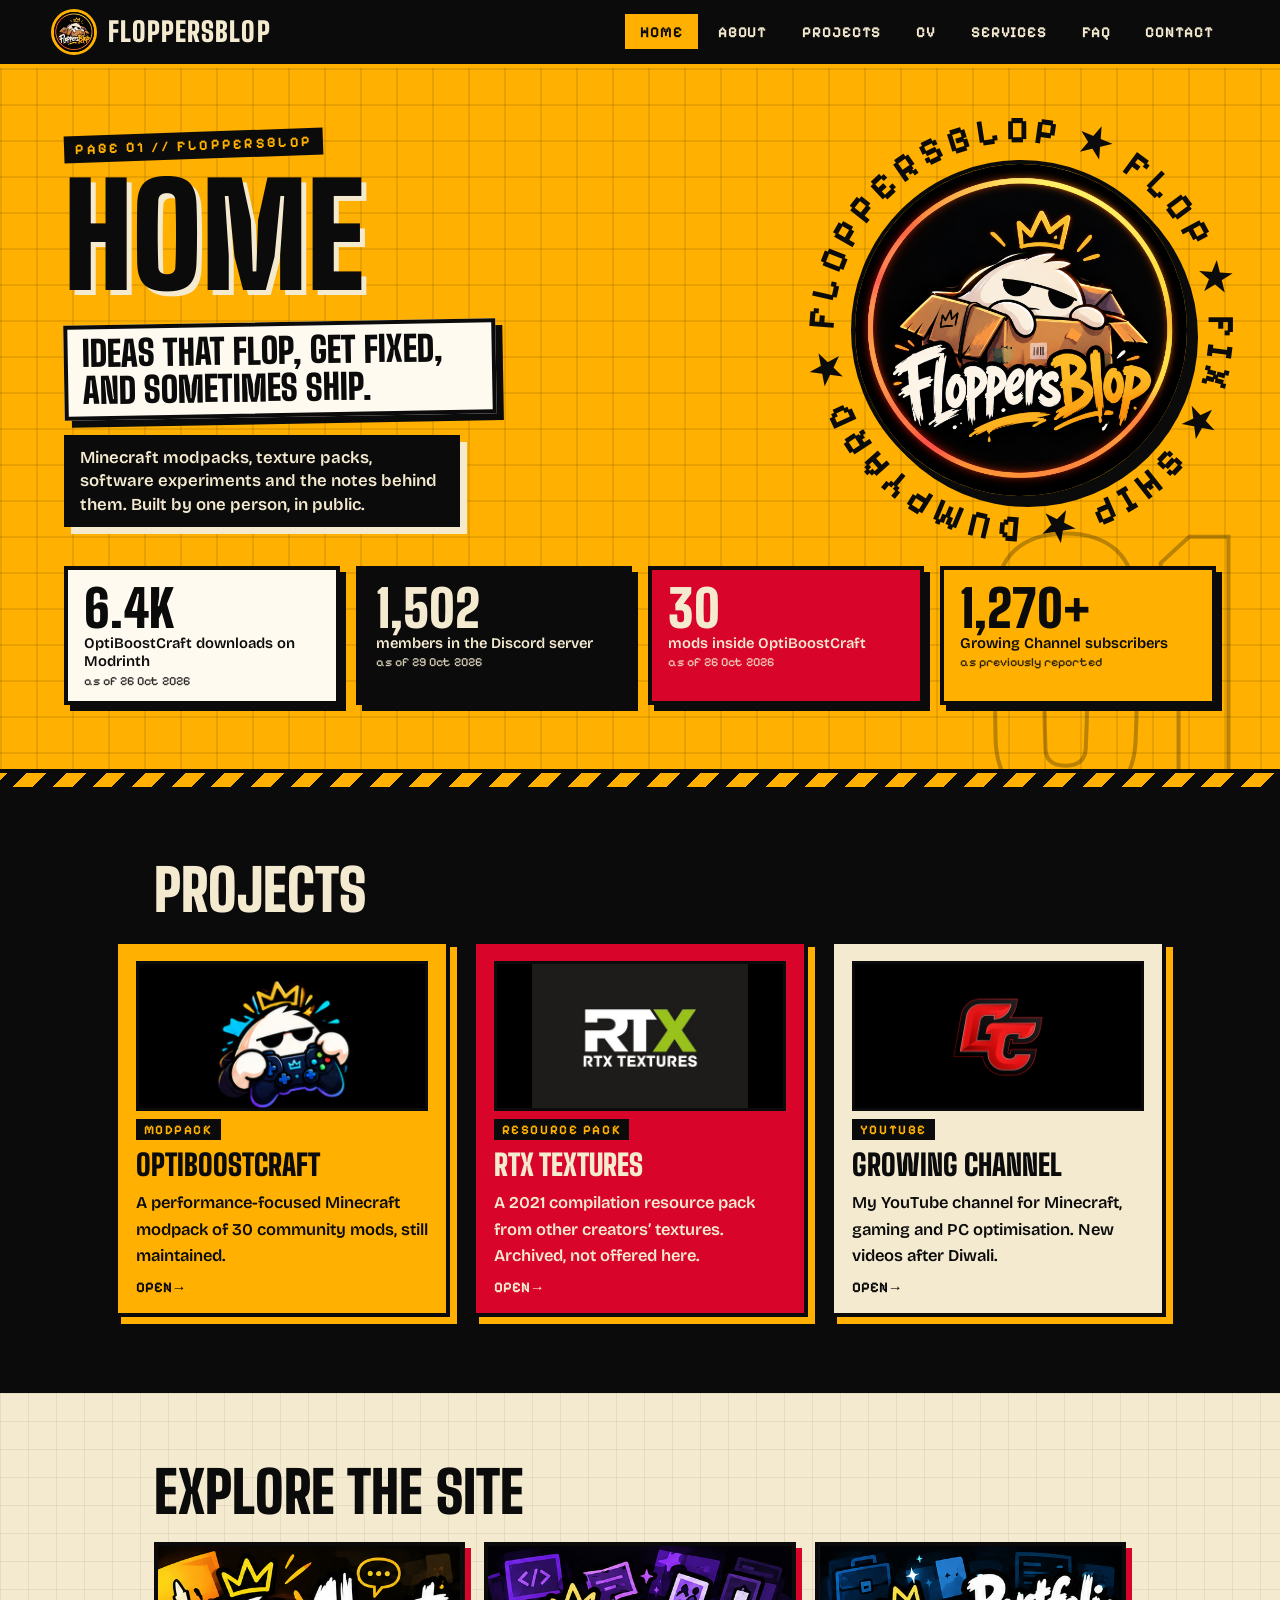
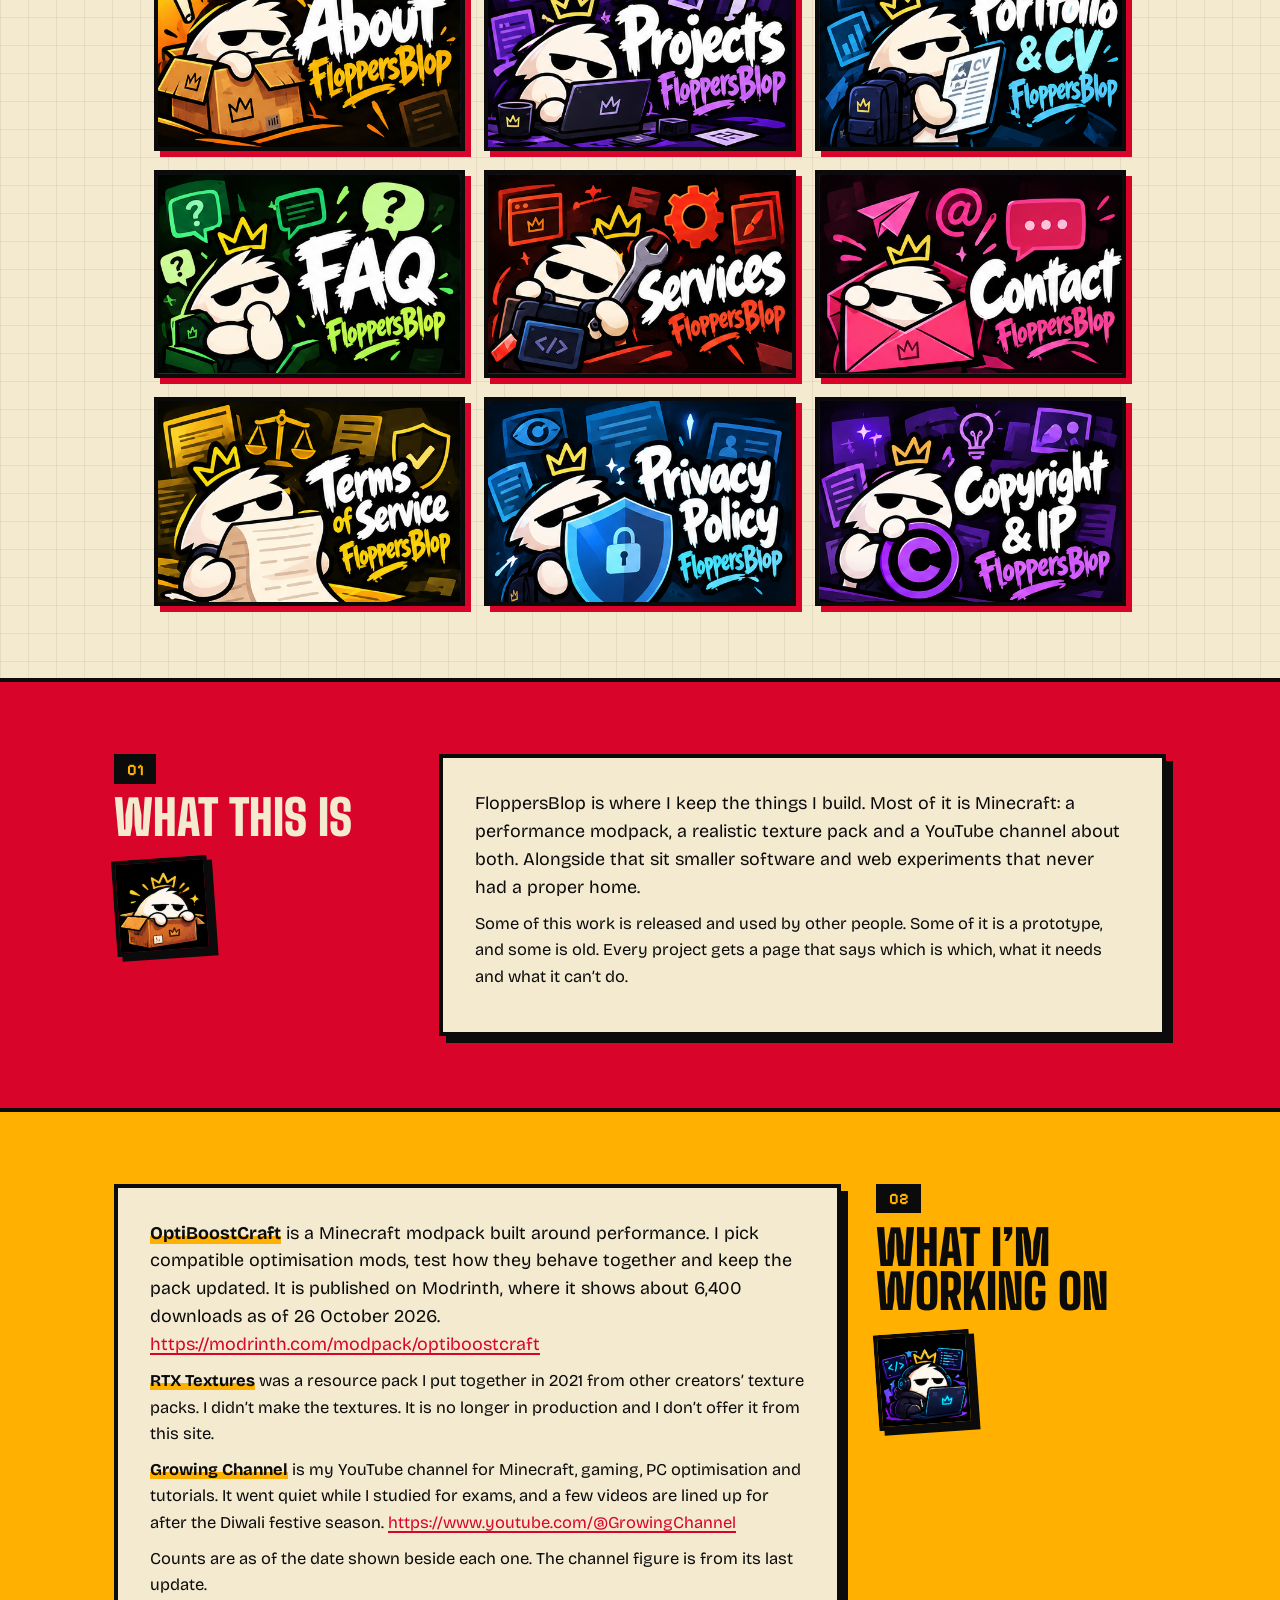
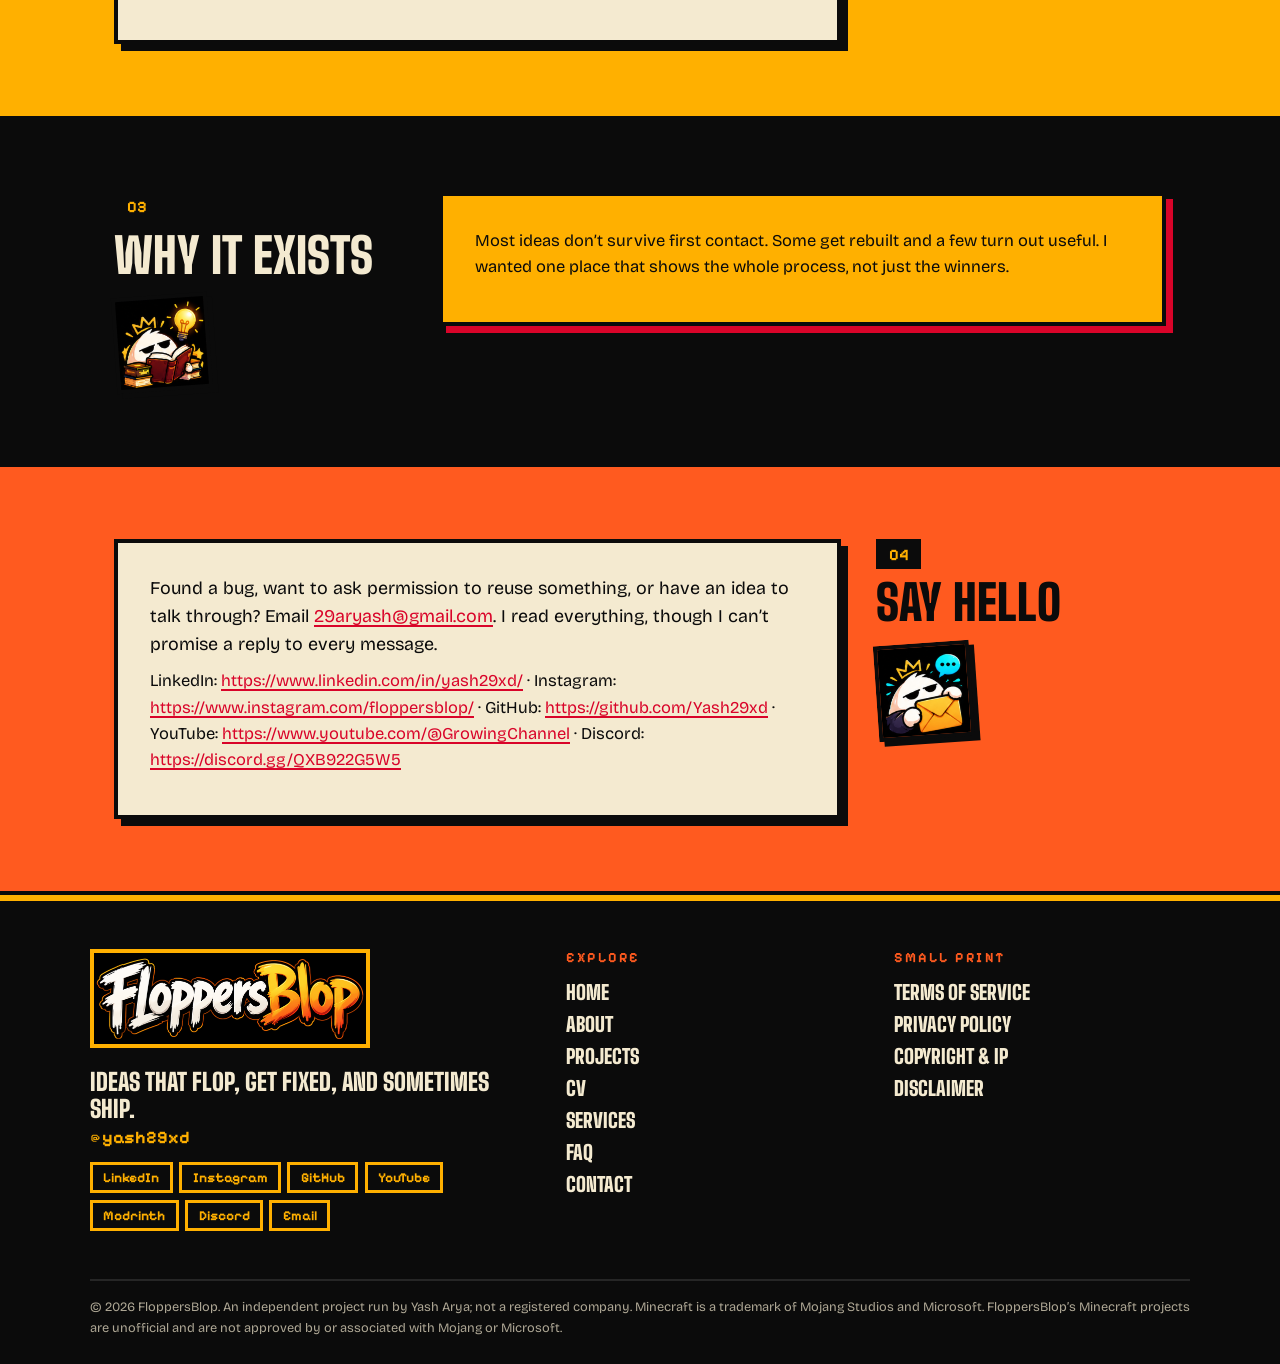
==== commit b08463b9: "Add files via upload" ====
--- a/index.html
+++ b/index.html
@@ -1,18 +1,14 @@
 <!doctype html><html lang="en"><head><meta charset="utf-8"><meta name="viewport" content="width=device-width,initial-scale=1">
 <title>Home | FloppersBlop</title><meta name="description" content="FloppersBlop: an independent project by Yash Arya. Minecraft modpacks, texture packs and software experiments."><link rel="icon" href="assets/favicon.png">
 <link rel="preconnect" href="https://fonts.googleapis.com"><link rel="preconnect" href="https://fonts.gstatic.com" crossorigin>
-<link href="https://fonts.googleapis.com/css2?family=Big+Shoulders+Display:wght@800;900&family=Bricolage+Grotesque:opsz,wght@12..96,400;12..96,600&family=Instrument+Serif:ital@0;1&family=Pixelify+Sans:wght@500;700&family=Rubik+Spray+Paint&display=swap" rel="stylesheet">
-<style>.nc,.nc *{cursor:none!important}</style><script>(function(){if(matchMedia("(hover:hover) and (pointer:fine)").matches&&!matchMedia("(prefers-reduced-motion:reduce)").matches)document.documentElement.classList.add("nc")})()</script>
-<link rel="stylesheet" href="styles.css"></head><body class="">
-<div class="prog"></div><div class="grain"></div><div class="wipe"><i></i><i></i><i></i><i></i><i></i></div>
-<div class="blob" aria-hidden="true"><svg viewBox="0 0 80 70"><path d="M8 44C6 22 24 6 44 6s32 14 28 36c-2 14-14 22-32 22S10 58 8 44z" fill="#fff4dc" stroke="#0b0908" stroke-width="4"/><g class="eyes"><path d="M20 30h16v7a8 8 0 0 1-16 0z M46 30h16v7a8 8 0 0 1-16 0z" fill="#0b0908"/><path d="M18 29h20M44 29h20" stroke="#0b0908" stroke-width="4" stroke-linecap="round"/></g></svg></div>
-<script>(function(){try{var p=JSON.parse(sessionStorage.getItem("fbxy")||"null"),b=document.querySelector(".blob");if(p&&b&&document.documentElement.classList.contains("nc")){b.style.transition="none";b.style.opacity=1;b.style.transform="translate("+(p[0]-27)+"px,"+(p[1]-24)+"px)";b.classList.add("on")}}catch(e){}})()</script>
-<header class="bar"><a class="brand" href="index.html"><img src="assets/logo.png" alt="FloppersBlop logo" width="52" height="52"><b>FloppersBlop</b></a>
-<button class="burger" aria-label="Menu" aria-expanded="false"><i></i><i></i></button><nav><a href="index.html" class="on">Home</a><a href="about.html">About</a><a href="projects.html">Projects</a><a href="cv.html">CV</a><a href="services.html">Services</a><a href="faq.html">FAQ</a><a href="contact.html">Contact</a></nav></header>
-<main><div class="phead"><span class="pat"></span><svg class="dd" data-s="-.12" viewBox="0 0 100 100" style="right:-1.5%;top:6%;--dc:var(--cream);--r:11deg" aria-hidden="true"><path class="st" d="M4 70l16-40 16 40 16-40 16 40 16-40 12 40"/></svg><svg class="dd" data-s=".14" viewBox="0 0 100 100" style="left:-1%;top:60%;--dc:var(--ink);--r:-9deg" aria-hidden="true"><path d="M40 5h20v35h35v20h-35v35h-20v-35h-35v-20h35z"/></svg>
-<div class="ph-in"><div class="ph-txt"><p class="kick">PAGE 01 // FLOPPERSBLOP</p><h1 aria-label="Home"><span class="l l0">H</span><span class="l l1">o</span><span class="l l2">m</span><span class="l l3">e</span></h1><p class="lede">Ideas that flop, get fixed, and sometimes ship.</p><p class="lede2">Minecraft modpacks, texture packs, software experiments and the notes behind them. Built by one person, in public.</p></div><div class="vis"><div class="disk"><img src="assets/logo.png" alt="FloppersBlop logo" width="400" height="400"></div><svg class="ring" viewBox="0 0 200 200" aria-hidden="true"><defs><path id="rp" d="M100,100 m-80,0 a80,80 0 1,1 160,0 a80,80 0 1,1 -160,0"/></defs><text><textPath href="#rp" textLength="496" lengthAdjust="spacing">FLOPPERSBLOP &#9733; FLOP &#9733; FIX &#9733; SHIP &#9733; DUMPYARD &#9733;</textPath></text></svg></div></div><div class="stats" id="stats"></div></div>
-<div class="band b-ink tiles-band"><div class="tiles"><a class="tile t-amber" href="projects.html#optiboostcraft"><em>Modpack</em><h3>OptiBoostCraft</h3><p>A performance-focused Minecraft modpack of 30 community mods, still maintained.</p><span class="go">Open &rarr;</span><img src="assets/img1.png" alt="" loading="lazy"></a><a class="tile t-cherry" href="projects.html#rtx-textures"><em>Resource pack</em><h3>RTX Textures</h3><p>A 2021 compilation resource pack from other creators’ textures. Archived, not offered here.</p><span class="go">Open &rarr;</span><img src="assets/img2.png" alt="" loading="lazy"></a><a class="tile t-cream" href="projects.html#growing-channel"><em>YouTube</em><h3>Growing Channel</h3><p>My YouTube channel for Minecraft, gaming and PC optimisation. New videos after Diwali.</p><span class="go">Open &rarr;</span><img src="assets/img3.png" alt="" loading="lazy"></a></div></div><div class="band b-cream explore-band"><div class="wrap"><h2 class="f0 ex-h">Explore the site</h2><div class="explore"><a class="ex" href="about.html"><img src="assets/nav/about.png" alt="About" loading="lazy"></a><a class="ex" href="projects.html"><img src="assets/nav/projects.png" alt="Projects" loading="lazy"></a><a class="ex" href="cv.html"><img src="assets/nav/cv.png" alt="Portfolio &amp; CV" loading="lazy"></a><a class="ex" href="faq.html"><img src="assets/nav/faq.png" alt="FAQ" loading="lazy"></a><a class="ex" href="services.html"><img src="assets/nav/services.png" alt="Services" loading="lazy"></a><a class="ex" href="contact.html"><img src="assets/nav/contact.png" alt="Contact" loading="lazy"></a><a class="ex" href="terms.html"><img src="assets/nav/terms.png" alt="Terms of Service" loading="lazy"></a><a class="ex" href="privacy.html"><img src="assets/nav/privacy.png" alt="Privacy Policy" loading="lazy"></a><a class="ex" href="copyright.html"><img src="assets/nav/copyright.png" alt="Copyright &amp; IP" loading="lazy"></a></div></div></div><div class="band b-amber al-l"><svg class="dd" data-s="-.12" viewBox="0 0 100 100" style="left:-1.5%;top:8%;--dc:var(--sun);--r:-30deg" aria-hidden="true"><path d="M50 2l9 24 25-9-9 25 24 9-24 9 9 25-25-9-9 24-9-24-25 9 9-25-24-9 24-9-9-25 25 9z"/></svg><svg class="dd" data-s=".14" viewBox="0 0 100 100" style="right:-1%;top:55%;--dc:var(--cherry);--r:10deg" aria-hidden="true"><path class="st" d="M4 50q12-34 23 0t23 0 23 0 23 0"/></svg><div class="wrap"><section class="card c-cream rv rv0 dc" id="what-this-is" style="--r:-1.1deg"><span class="tape"></span><img class="ico" src="assets/icons/box.png" alt="" width="96" height="96" loading="lazy"><h2 class="f0">What this is</h2><p>FloppersBlop is where I keep the things I build. Most of it is Minecraft: a performance modpack, a realistic texture pack and a YouTube channel about both. Alongside that sit smaller software and web experiments that never had a proper home.</p><p>Some of this work is released and used by other people. Some of it is a prototype, and some is old. Every project gets a page that says which is which, what it needs and what it can’t do.</p></section></div></div><div class="band b-cherry al-r"><svg class="dd" data-s="-.12" viewBox="0 0 100 100" style="right:-1.5%;top:6%;--dc:var(--ink);--r:-7deg" aria-hidden="true"><path d="M5 85V28l22 24 23-42 23 42 22-24v57z"/></svg><svg class="dd" data-s=".14" viewBox="0 0 100 100" style="left:-1%;top:60%;--dc:var(--cream);--r:-27deg" aria-hidden="true"><g><circle cx="20" cy="20" r="9"/><circle cx="50" cy="20" r="9"/><circle cx="80" cy="20" r="9"/><circle cx="20" cy="50" r="9"/><circle cx="50" cy="50" r="9"/><circle cx="80" cy="50" r="9"/><circle cx="20" cy="80" r="9"/><circle cx="50" cy="80" r="9"/><circle cx="80" cy="80" r="9"/></g></svg><div class="wrap"><section class="card c-cream rv rv1 " id="what-i-m-working-on" style="--r:0.9deg"><span class="tape"></span><img class="ico" src="assets/icons/laptop.png" alt="" width="96" height="96" loading="lazy"><h2 class="f1">What I’m working on</h2><p><strong>OptiBoostCraft</strong> is a Minecraft modpack built around performance. I pick compatible optimisation mods, test how they behave together and keep the pack updated. It is published on Modrinth, where it shows about 6,400 downloads as of 26 October 2026. <a href="https://modrinth.com/modpack/optiboostcraft" target="_blank" rel="noopener">https://modrinth.com/modpack/optiboostcraft</a></p><p><strong>RTX Textures</strong> was a resource pack I put together in 2021 from other creators’ texture packs. I didn’t make the textures. It is no longer in production and I don’t offer it from this site.</p><p><strong>Growing Channel</strong> is my YouTube channel for Minecraft, gaming, PC optimisation and tutorials. It went quiet while I studied for exams, and a few videos are lined up for after the Diwali festive season. <a href="https://www.youtube.com/@GrowingChannel" target="_blank" rel="noopener">https://www.youtube.com/@GrowingChannel</a></p><p>Counts are as of the date shown beside each one. The channel figure is from its last update.</p></section></div></div><div class="band b-cream al-c"><svg class="dd" data-s="-.12" viewBox="0 0 100 100" style="left:-1.5%;top:8%;--dc:var(--cherry);--r:16deg" aria-hidden="true"><path class="st" d="M5 50h72M54 22l28 28-28 28"/></svg><svg class="dd" data-s=".14" viewBox="0 0 100 100" style="right:-1%;top:55%;--dc:var(--sun);--r:-4deg" aria-hidden="true"><path d="M62 2L15 58h28l-8 40 48-62H52z"/></svg><div class="wrap"><section class="card c-ink rv rv2 dc" id="why-it-exists" style="--r:-0.5deg"><span class="tape"></span><img class="ico" src="assets/icons/books.png" alt="" width="96" height="96" loading="lazy"><h2 class="f2">Why it exists</h2><p>Most ideas don’t survive first contact. Some get rebuilt and a few turn out useful. I wanted one place that shows the whole process, not just the winners.</p></section></div></div><div class="band b-orange al-l"><svg class="dd" data-s="-.12" viewBox="0 0 100 100" style="right:-1.5%;top:6%;--dc:var(--cream);--r:-21deg" aria-hidden="true"><path d="M40 5h20v35h35v20h-35v35h-20v-35h-35v-20h35z"/></svg><svg class="dd" data-s=".14" viewBox="0 0 100 100" style="left:-1%;top:60%;--dc:var(--ink);--r:19deg" aria-hidden="true"><path class="st" d="M4 70l16-40 16 40 16-40 16 40 16-40 12 40"/></svg><div class="wrap"><section class="card c-cream rv rv0 dc" id="say-hello" style="--r:1.2deg"><span class="tape"></span><img class="ico" src="assets/icons/envelope.png" alt="" width="96" height="96" loading="lazy"><h2 class="f3">Say hello</h2><p>Found a bug, want to ask permission to reuse something, or have an idea to talk through? Email <a href="mailto:29aryash@gmail.com">29aryash@gmail.com</a>. I read everything, though I can’t promise a reply to every message.</p><p>LinkedIn: <a href="https://www.linkedin.com/in/yash29xd/" target="_blank" rel="noopener">https://www.linkedin.com/in/yash29xd/</a> · Instagram: <a href="https://www.instagram.com/floppersblop/" target="_blank" rel="noopener">https://www.instagram.com/floppersblop/</a> · GitHub: <a href="https://github.com/Yash29xd" target="_blank" rel="noopener">https://github.com/Yash29xd</a> · YouTube: <a href="https://www.youtube.com/@GrowingChannel" target="_blank" rel="noopener">https://www.youtube.com/@GrowingChannel</a> · Discord: <a href="https://discord.gg/QXB922G5W5" target="_blank" rel="noopener">https://discord.gg/QXB922G5W5</a></p></section></div></div></main>
-<footer><div class="fg"><div><img class="wm" src="assets/wordmark.png" alt="FloppersBlop" width="320" height="120"><p class="ft">Ideas that flop, get fixed, and sometimes ship.</p><p class="tag">@yash29xd</p><p class="soc"><a href="https://www.linkedin.com/in/yash29xd/" target="_blank" rel="noopener">LinkedIn</a><a href="https://www.instagram.com/floppersblop/" target="_blank" rel="noopener">Instagram</a><a href="https://github.com/Yash29xd" target="_blank" rel="noopener">GitHub</a><a href="https://www.youtube.com/@GrowingChannel" target="_blank" rel="noopener">YouTube</a><a href="https://modrinth.com/user/OptiBoostCraft" target="_blank" rel="noopener">Modrinth</a><a href="https://discord.gg/QXB922G5W5" target="_blank" rel="noopener">Discord</a><a href="mailto:29aryash@gmail.com">Email</a></p></div>
-<div><h4>Explore</h4><a href="index.html" class="on">Home</a><a href="about.html">About</a><a href="projects.html">Projects</a><a href="cv.html">CV</a><a href="services.html">Services</a><a href="faq.html">FAQ</a><a href="contact.html">Contact</a></div><div><h4>Small print</h4><a href="terms.html">Terms of Service</a><a href="privacy.html">Privacy Policy</a><a href="copyright.html">Copyright & IP</a><a href="disclaimer.html">Disclaimer</a></div></div>
+<link href="https://fonts.googleapis.com/css2?family=Big+Shoulders+Display:wght@800;900&family=Bricolage+Grotesque:wght@400;600;700&family=Pixelify+Sans:wght@500;700&display=swap" rel="stylesheet">
+<script>(function(){var d=document.documentElement;if(matchMedia("(hover:hover) and (pointer:fine)").matches&&!matchMedia("(prefers-reduced-motion:reduce)").matches)d.classList.add("nc","js-rv","pt")})()</script><link rel="stylesheet" href="styles.css"></head><body class="">
+<div class="wipe"></div><div class="blob" aria-hidden="true"><svg viewBox="0 0 80 70"><path d="M8 44C6 22 24 6 44 6s32 14 28 36c-2 14-14 22-32 22S10 58 8 44z" fill="#fff4dc" stroke="#0b0b0b" stroke-width="4"/><path d="M20 30h16v7a8 8 0 0 1-16 0z M46 30h16v7a8 8 0 0 1-16 0z" fill="#0b0b0b"/><path d="M18 29h20M44 29h20" stroke="#0b0b0b" stroke-width="4" stroke-linecap="round"/></svg></div>
+<header class="bar"><a class="brand" href="index.html"><img src="assets/logo.png" alt="" width="46" height="46"><b>FloppersBlop</b></a>
+<button class="burger" aria-label="Menu" aria-expanded="false"><i></i><i></i><i></i></button><nav><a href="index.html" class="on">Home</a><a href="about.html">About</a><a href="projects.html">Projects</a><a href="cv.html">CV</a><a href="services.html">Services</a><a href="faq.html">FAQ</a><a href="contact.html">Contact</a></nav></header>
+<main><div class="mast m-amber"><span class="num">01</span><div class="mi"><div class="mt"><p class="kick">PAGE 01 // FLOPPERSBLOP</p><h1>Home</h1><p class="lede">Ideas that flop, get fixed, and sometimes ship.</p><p class="lede2">Minecraft modpacks, texture packs, software experiments and the notes behind them. Built by one person, in public.</p></div><div class="vis"><img src="assets/logo.png" alt="" width="640" height="640"><svg class="ring" viewBox="0 0 200 200" aria-hidden="true"><defs><path id="rp" d="M100,100 m-80,0 a80,80 0 1,1 160,0 a80,80 0 1,1 -160,0"/></defs><text><textPath href="#rp" textLength="496" lengthAdjust="spacing">FLOPPERSBLOP &#9733; FLOP &#9733; FIX &#9733; SHIP &#9733; DUMPYARD &#9733;</textPath></text></svg></div></div><div class="stats" id="stats"></div></div><div class="hz"></div>
+<section class="slab s-ink"><h2 class="ex-h">Projects</h2><div class="tiles"><a class="tile t-amber" href="projects.html#optiboostcraft"><img src="assets/img1.png" alt="" width="300" height="300" loading="lazy"><em>Modpack</em><h3>OptiBoostCraft</h3><p>A performance-focused Minecraft modpack of 30 community mods, still maintained.</p><span class="go">Open &rarr;</span></a><a class="tile t-cherry" href="projects.html#rtx-textures"><img src="assets/img2.png" alt="" width="600" height="400" loading="lazy"><em>Resource pack</em><h3>RTX Textures</h3><p>A 2021 compilation resource pack from other creators’ textures. Archived, not offered here.</p><span class="go">Open &rarr;</span></a><a class="tile t-cream" href="projects.html#growing-channel"><img src="assets/img3.png" alt="" width="600" height="400" loading="lazy"><em>YouTube</em><h3>Growing Channel</h3><p>My YouTube channel for Minecraft, gaming and PC optimisation. New videos after Diwali.</p><span class="go">Open &rarr;</span></a></div></section><section class="slab s-cream"><h2 class="ex-h">Explore the site</h2><div class="explore"><a class="ex" href="about.html"><img src="assets/nav/about.png" alt="About" width="504" height="333" loading="lazy"></a><a class="ex" href="projects.html"><img src="assets/nav/projects.png" alt="Projects" width="504" height="333" loading="lazy"></a><a class="ex" href="cv.html"><img src="assets/nav/cv.png" alt="Portfolio &amp; CV" width="504" height="333" loading="lazy"></a><a class="ex" href="faq.html"><img src="assets/nav/faq.png" alt="FAQ" width="504" height="333" loading="lazy"></a><a class="ex" href="services.html"><img src="assets/nav/services.png" alt="Services" width="504" height="333" loading="lazy"></a><a class="ex" href="contact.html"><img src="assets/nav/contact.png" alt="Contact" width="504" height="333" loading="lazy"></a><a class="ex" href="terms.html"><img src="assets/nav/terms.png" alt="Terms of Service" width="504" height="334" loading="lazy"></a><a class="ex" href="privacy.html"><img src="assets/nav/privacy.png" alt="Privacy Policy" width="504" height="334" loading="lazy"></a><a class="ex" href="copyright.html"><img src="assets/nav/copyright.png" alt="Copyright &amp; IP" width="504" height="334" loading="lazy"></a></div></section><section class="slab s-cherry" id="what-this-is"><div class="sgrid"><header class="sh"><span class="no">01</span><h2>What this is</h2><img class="ico" src="assets/icons/box.png" alt="" width="96" height="96" loading="lazy"></header><div class="blk rv"><p>FloppersBlop is where I keep the things I build. Most of it is Minecraft: a performance modpack, a realistic texture pack and a YouTube channel about both. Alongside that sit smaller software and web experiments that never had a proper home.</p><p>Some of this work is released and used by other people. Some of it is a prototype, and some is old. Every project gets a page that says which is which, what it needs and what it can’t do.</p></div></div></section><section class="slab s-amber rev" id="what-i-m-working-on"><div class="sgrid"><header class="sh"><span class="no">02</span><h2>What I’m working on</h2><img class="ico" src="assets/icons/laptop.png" alt="" width="96" height="96" loading="lazy"></header><div class="blk rv"><p><strong>OptiBoostCraft</strong> is a Minecraft modpack built around performance. I pick compatible optimisation mods, test how they behave together and keep the pack updated. It is published on Modrinth, where it shows about 6,400 downloads as of 26 October 2026. <a href="https://modrinth.com/modpack/optiboostcraft" target="_blank" rel="noopener">https://modrinth.com/modpack/optiboostcraft</a></p><p><strong>RTX Textures</strong> was a resource pack I put together in 2021 from other creators’ texture packs. I didn’t make the textures. It is no longer in production and I don’t offer it from this site.</p><p><strong>Growing Channel</strong> is my YouTube channel for Minecraft, gaming, PC optimisation and tutorials. It went quiet while I studied for exams, and a few videos are lined up for after the Diwali festive season. <a href="https://www.youtube.com/@GrowingChannel" target="_blank" rel="noopener">https://www.youtube.com/@GrowingChannel</a></p><p>Counts are as of the date shown beside each one. The channel figure is from its last update.</p></div></div></section><section class="slab s-ink" id="why-it-exists"><div class="sgrid"><header class="sh"><span class="no">03</span><h2>Why it exists</h2><img class="ico" src="assets/icons/books.png" alt="" width="96" height="96" loading="lazy"></header><div class="blk rv"><p>Most ideas don’t survive first contact. Some get rebuilt and a few turn out useful. I wanted one place that shows the whole process, not just the winners.</p></div></div></section><section class="slab s-orange rev" id="say-hello"><div class="sgrid"><header class="sh"><span class="no">04</span><h2>Say hello</h2><img class="ico" src="assets/icons/envelope.png" alt="" width="96" height="96" loading="lazy"></header><div class="blk rv"><p>Found a bug, want to ask permission to reuse something, or have an idea to talk through? Email <a href="mailto:29aryash@gmail.com">29aryash@gmail.com</a>. I read everything, though I can’t promise a reply to every message.</p><p>LinkedIn: <a href="https://www.linkedin.com/in/yash29xd/" target="_blank" rel="noopener">https://www.linkedin.com/in/yash29xd/</a> · Instagram: <a href="https://www.instagram.com/floppersblop/" target="_blank" rel="noopener">https://www.instagram.com/floppersblop/</a> · GitHub: <a href="https://github.com/Yash29xd" target="_blank" rel="noopener">https://github.com/Yash29xd</a> · YouTube: <a href="https://www.youtube.com/@GrowingChannel" target="_blank" rel="noopener">https://www.youtube.com/@GrowingChannel</a> · Discord: <a href="https://discord.gg/QXB922G5W5" target="_blank" rel="noopener">https://discord.gg/QXB922G5W5</a></p></div></div></section></main>
+<footer><div class="fg"><div><img class="wm" src="assets/wordmark.png" alt="FloppersBlop" width="600" height="226"><p class="ft">Ideas that flop, get fixed, and sometimes ship.</p><p class="tag">@yash29xd</p><p class="soc"><a href="https://www.linkedin.com/in/yash29xd/" target="_blank" rel="noopener">LinkedIn</a><a href="https://www.instagram.com/floppersblop/" target="_blank" rel="noopener">Instagram</a><a href="https://github.com/Yash29xd" target="_blank" rel="noopener">GitHub</a><a href="https://www.youtube.com/@GrowingChannel" target="_blank" rel="noopener">YouTube</a><a href="https://modrinth.com/user/OptiBoostCraft" target="_blank" rel="noopener">Modrinth</a><a href="https://discord.gg/QXB922G5W5" target="_blank" rel="noopener">Discord</a><a href="mailto:29aryash@gmail.com">Email</a></p></div>
+<div class="lk"><h4>Explore</h4><a href="index.html" class="on">Home</a><a href="about.html">About</a><a href="projects.html">Projects</a><a href="cv.html">CV</a><a href="services.html">Services</a><a href="faq.html">FAQ</a><a href="contact.html">Contact</a></div><div class="lk"><h4>Small print</h4><a href="terms.html">Terms of Service</a><a href="privacy.html">Privacy Policy</a><a href="copyright.html">Copyright &amp; IP</a><a href="disclaimer.html">Disclaimer</a></div></div>
 <p class="fine">&copy; 2026 FloppersBlop. An independent project run by Yash Arya; not a registered company. Minecraft is a trademark of Mojang Studios and Microsoft. FloppersBlop&rsquo;s Minecraft projects are unofficial and are not approved by or associated with Mojang or Microsoft.</p></footer>
 <script src="config.js"></script><script src="app.js"></script></body></html>
--- a/styles.css
+++ b/styles.css
@@ -1,266 +1,165 @@
-:root{--ink:#0b0908;--cream:#f6ecd6;--amber:#ffb020;--sun:#ffd23f;--orange:#ff6a2b;--cherry:#d6162f;--burg:#5c0f1d;--peach:#ffc9a3;--d:'Rubik Spray Paint','Big Shoulders Display',Impact,sans-serif;--c:'Big Shoulders Display',Impact,'Arial Narrow',sans-serif;--s:'Instrument Serif',Georgia,serif;--p:'Pixelify Sans',monospace;--b:'Bricolage Grotesque',system-ui,sans-serif}
-*{box-sizing:border-box}html{scroll-behavior:smooth;overflow-x:hidden}
-body{margin:0;background:linear-gradient(170deg,var(--burg),#1b0b0c 50%,#3a1203);color:var(--cream);font:17px/1.65 var(--b)}
-a{color:var(--lk,var(--orange));text-underline-offset:3px;word-break:break-word}
-::selection{background:var(--ink);color:var(--sun)}
-.prog{position:fixed;top:0;left:0;height:6px;width:var(--p,0%);z-index:130;background:linear-gradient(90deg,var(--cherry),var(--orange),var(--sun));box-shadow:0 2px 0 var(--ink)}
-.grain{position:fixed;inset:-50%;z-index:90;pointer-events:none;opacity:.14;mix-blend-mode:multiply;background-image:url("data:image/svg+xml;utf8,<svg xmlns='http://www.w3.org/2000/svg' width='220' height='220'><filter id='n'><feTurbulence type='fractalNoise' baseFrequency='.85' numOctaves='3' stitchTiles='stitch'/></filter><rect width='100%25' height='100%25' filter='url(%23n)'/></svg>");animation:gr 1s steps(6) infinite}
-@keyframes gr{0%{transform:translate(0,0)}20%{transform:translate(-3%,2%)}40%{transform:translate(2%,-3%)}60%{transform:translate(-2%,-1%)}80%{transform:translate(3%,3%)}100%{transform:translate(0,0)}}
-.mq{overflow:hidden;white-space:nowrap;background:var(--amber);color:var(--ink);border-block:3px solid var(--ink);font:900 1.3rem/1 var(--c);letter-spacing:.06em;padding:.55rem 0;position:relative;z-index:60}
-.mq.bot{background:var(--cherry);color:var(--cream);transform:rotate(-.7deg);margin:-1.2rem -2vw 0;position:relative}
-.mt{display:inline-block;animation:mq 38s linear infinite}.mq.bot .mt{animation-direction:reverse}
-.mq span{padding:0 1.4rem}.mq span:after{content:"\2605";margin-left:2.8rem;color:var(--cherry)}.mq.bot span:after{color:var(--sun)}
-@keyframes mq{to{transform:translateX(-50%)}}
-.bar{position:sticky;top:0;z-index:50;display:flex;align-items:center;justify-content:space-between;gap:1rem;padding:.6rem 4vw;background:rgba(11,9,8,.9);backdrop-filter:blur(10px);border-bottom:4px solid var(--sun)}
-.brand{display:flex;align-items:center;gap:.7rem;text-decoration:none;color:var(--cream)}.brand img{border-radius:50%;transition:transform .5s cubic-bezier(.3,1.6,.5,1)}.brand:hover img{transform:rotate(360deg) scale(1.1)}
-.brand b{font:400 1.6rem var(--d)}
-nav{display:flex;gap:.4rem;flex-wrap:wrap}nav a{font:700 .95rem var(--p);text-transform:uppercase;letter-spacing:.06em;color:var(--cream);text-decoration:none;padding:.35rem .8rem;border:2px solid transparent;border-radius:99px;transition:.25s}
-nav a:hover,nav a.on{background:var(--sun);color:var(--ink);border-color:var(--ink);transform:rotate(-3deg) scale(1.06);box-shadow:3px 3px 0 var(--cherry)}
-.burger{display:none;background:none;border:0;padding:.5rem}.burger i{display:block;width:30px;height:4px;background:var(--sun);margin:6px 0}
-/* hero */
-.phead{position:relative;padding:3.5rem 6vw 8vw;overflow:hidden;background:linear-gradient(115deg,var(--cherry) 0%,var(--orange) 55%,var(--amber) 100%);clip-path:polygon(0 0,100% 0,100% calc(100% - 4vw),0 100%);border-bottom:4px solid var(--ink)}
-.pat{position:absolute;inset:0;background:radial-gradient(rgba(11,9,8,.28) 2px,transparent 2.6px) 0 0/16px 16px,repeating-linear-gradient(-30deg,rgba(255,210,63,.18) 0 30px,transparent 30px 60px);animation:pt 40s linear infinite}
-@keyframes pt{to{background-position:160px 160px,0 0}}
-.ph-in{position:relative;z-index:3;display:grid;grid-template-columns:1.5fr .8fr;gap:2rem;align-items:center;max-width:1200px;margin:0 auto}
-.kick{display:inline-block;font:700 .95rem var(--p);letter-spacing:.2em;background:var(--ink);color:var(--sun);padding:.3rem .8rem;transform:rotate(-2deg);margin:0 0 1rem}
-h1{font:400 clamp(3.2rem,10vw,8.4rem)/.95 var(--d);margin:0;color:var(--cream);text-shadow:5px 5px 0 var(--ink);overflow-wrap:anywhere}
-h1 .l,h1 .w{display:inline-block;transition:transform .35s cubic-bezier(.3,1.8,.5,1)}h1 .l:hover,h1 .w:hover{transform:translateY(-.1em) rotate(-8deg) scale(1.12)}
-.l0,.w0{font-family:var(--d)}.l1{font:900 1em var(--c);color:var(--ink);text-shadow:3px 3px 0 var(--cream);transform:rotate(-5deg)}
-.l2{font:italic 400 1.15em var(--s);color:var(--sun);text-transform:lowercase}.l3{font:700 .9em var(--p);color:var(--cream)}.l4{font:900 1em var(--c);color:transparent;-webkit-text-stroke:3px var(--cream);text-shadow:4px 4px 0 var(--ink)}
-.w1{font:900 1em var(--c);color:transparent;-webkit-text-stroke:3px var(--cream);text-transform:uppercase}.w2{font:italic 400 1.15em var(--s);color:var(--sun);text-transform:lowercase}.w3{font:700 .8em var(--p);color:var(--ink);text-shadow:3px 3px 0 var(--cream)}
-h1:hover .l,h1:hover .w{animation:gl .4s steps(2) 2}@keyframes gl{50%{text-shadow:-4px 0 var(--sun),4px 0 var(--ink)}}
-.lede{display:inline-block;font:900 clamp(1.4rem,3.4vw,2.4rem)/1.05 var(--c);text-transform:uppercase;background:var(--cream);color:var(--ink);padding:.35rem .9rem;border:3px solid var(--ink);box-shadow:6px 6px 0 var(--ink);transform:rotate(-1.5deg);margin:1.6rem 0 0;max-width:22ch}
-.lede2{display:block;width:fit-content;font:italic 400 clamp(1.2rem,2.3vw,1.7rem)/1.3 var(--s);background:var(--ink);color:var(--cream);padding:.6rem 1.1rem;transform:rotate(1deg);margin:1rem 0 0;max-width:34ch;box-shadow:6px 6px 0 var(--sun)}
-.vis{position:relative;justify-self:center;width:min(32vw,380px)}
-.disk img{display:block;width:100%;height:auto;border-radius:50%;border:6px solid var(--ink);box-shadow:10px 10px 0 var(--ink);animation:fl 6s ease-in-out infinite}
-@keyframes fl{50%{transform:translateY(-14px) rotate(3deg)}}
-.vis .sticker{display:block;width:100%;height:auto;border-radius:18px;border:5px solid var(--ink);box-shadow:8px 8px 0 var(--ink);transform:rotate(5deg);animation:fl 7s ease-in-out infinite;transition:transform .4s}
-.ring{position:absolute;inset:-16%;width:132%;height:132%;animation:spin 22s linear infinite;z-index:-1;pointer-events:none}.ring text{font:700 16px var(--p);fill:var(--ink);letter-spacing:3px}
-.vis.sm{width:min(28vw,300px)}.vis.sm .ring{inset:-22%;width:144%;height:144%}
+:root{--ink:#0b0b0b;--cream:#f4ead0;--paper:#fffaf0;--amber:#ffb000;--orange:#ff5a1f;--cherry:#d90429;--burg:#5a0f1c;--h:'Big Shoulders Display',Impact,'Arial Narrow',sans-serif;--p:'Pixelify Sans',ui-monospace,monospace;--b:'Bricolage Grotesque',system-ui,sans-serif;--bw:4px;--sh:7px}
+*{box-sizing:border-box}
+html{overflow-x:hidden;scroll-behavior:smooth}
+body{margin:0;background:var(--ink);color:var(--ink);font:16.5px/1.6 var(--b);-webkit-text-size-adjust:100%}
+img{max-width:100%}
+a{color:var(--cherry);text-decoration-thickness:2px;text-underline-offset:3px;word-break:break-word}
+:focus-visible{outline:4px solid var(--cherry);outline-offset:3px}
+::selection{background:var(--ink);color:var(--amber)}
+.nc,.nc *{cursor:none!important}
+/* header */
+.bar{position:sticky;top:0;z-index:50;display:flex;align-items:center;justify-content:space-between;gap:1rem;padding:.55rem 4vw;background:var(--ink);border-bottom:var(--bw) solid var(--amber)}
+.brand{display:flex;align-items:center;gap:.65rem;text-decoration:none;color:var(--cream)}
+.brand img{width:46px;height:46px;border-radius:50%;border:3px solid var(--amber)}
+.brand b{font:900 1.7rem/1 var(--h);letter-spacing:.04em;text-transform:uppercase}
+nav{display:flex;gap:.3rem;flex-wrap:wrap}
+nav a{font:700 .95rem var(--p);text-transform:uppercase;letter-spacing:.06em;color:var(--cream);text-decoration:none;padding:.35rem .75rem;border:3px solid transparent}
+nav a:hover{border-color:var(--amber)}
+nav a.on{background:var(--amber);color:var(--ink);border-color:var(--amber)}
+.burger{display:none;width:48px;height:44px;background:var(--ink);border:3px solid var(--amber);padding:0;position:relative}
+.burger i{position:absolute;left:10px;right:10px;height:4px;background:var(--amber)}.burger i:nth-child(1){top:11px}.burger i:nth-child(2){top:20px}.burger i:nth-child(3){top:29px}
+/* masthead */
+.mast{position:relative;overflow:hidden;border-bottom:var(--bw) solid var(--ink);padding:clamp(1.6rem,5vw,4rem) 5vw clamp(2rem,5vw,4rem);background:var(--mb);color:var(--mf)}
+.m-amber{--mb:var(--amber);--mf:var(--ink);--ms:var(--cream)}.m-cherry{--mb:var(--cherry);--mf:var(--cream);--ms:var(--ink)}.m-orange{--mb:var(--orange);--mf:var(--ink);--ms:var(--cream)}.m-burg{--mb:var(--burg);--mf:var(--cream);--ms:var(--amber)}.m-cream{--mb:var(--cream);--mf:var(--ink);--ms:var(--amber)}
+.mast:before{content:"";position:absolute;inset:0;background:linear-gradient(rgba(0,0,0,.09) 2px,transparent 2px) 0 0/36px 36px,linear-gradient(90deg,rgba(0,0,0,.09) 2px,transparent 2px) 0 0/36px 36px;pointer-events:none}
+.num{position:absolute;right:3vw;bottom:-.12em;font:900 clamp(9rem,26vw,22rem)/.8 var(--h);color:transparent;-webkit-text-stroke:4px color-mix(in srgb,var(--mf) 28%,transparent);pointer-events:none}
+.mi{position:relative;display:grid;grid-template-columns:1.5fr .8fr;gap:2rem;align-items:center;max-width:1200px;margin:0 auto}
+.kick{display:inline-block;font:700 .9rem var(--p);letter-spacing:.16em;background:var(--ink);color:var(--amber);padding:.3rem .7rem;margin:0 0 1rem;transform:rotate(-2deg)}
+h1{font:900 clamp(3.4rem,11vw,9rem)/.88 var(--h);margin:0;text-transform:uppercase;overflow-wrap:anywhere;text-shadow:5px 5px 0 var(--ms)}
+h1 .o{color:transparent;-webkit-text-stroke:3px var(--mf);text-shadow:5px 5px 0 var(--ms)}
+.lede{display:block;width:fit-content;max-width:24ch;font:900 clamp(1.4rem,3vw,2.2rem)/1.05 var(--h);text-transform:uppercase;background:var(--paper);color:var(--ink);padding:.4rem .9rem;border:var(--bw) solid var(--ink);box-shadow:var(--sh) var(--sh) 0 var(--ink);margin:1.5rem 0 0;transform:rotate(-1deg)}
+.lede2{display:block;width:fit-content;max-width:36ch;font:600 1.05rem/1.4 var(--b);background:var(--ink);color:var(--cream);padding:.7rem 1rem;margin:1.1rem 0 0;box-shadow:var(--sh) var(--sh) 0 var(--ms)}
+.vis{position:relative;justify-self:center;width:min(30vw,340px)}
+.vis img{display:block;width:100%;height:auto;aspect-ratio:1/1;object-fit:cover;border-radius:50%;border:var(--bw) solid var(--ink);box-shadow:var(--sh) var(--sh) 0 var(--ink);background:#000}
+.ring{position:absolute;inset:-19%;width:138%;height:138%;pointer-events:none}.ring text{font:700 16px var(--p);fill:var(--mf);letter-spacing:3px}
+@media(hover:hover) and (pointer:fine){.ring{animation:spin 40s linear infinite}}
 @keyframes spin{to{transform:rotate(360deg)}}
-.stats{position:relative;z-index:3;display:grid;grid-template-columns:repeat(auto-fit,minmax(190px,1fr));gap:1.2rem;max-width:1200px;margin:2.8rem auto 0}
-.stat{background:var(--cream);color:var(--ink);border:4px solid var(--ink);box-shadow:6px 6px 0 var(--ink);padding:.9rem 1rem;transform:rotate(-1.5deg);transition:transform .3s cubic-bezier(.3,1.6,.5,1)}
-.stat.s1{background:var(--ink);color:var(--cream);transform:rotate(1.2deg)}.stat.s2{background:var(--sun);transform:rotate(-.8deg)}.stat.s3{background:var(--cherry);color:var(--cream);transform:rotate(1.6deg)}
-.stat:hover{transform:rotate(0) scale(1.05)}.stat b{display:block;font:900 clamp(2.6rem,5vw,4rem)/1 var(--c)}.stat span{display:block;font:700 .95rem/1.2 var(--b)}.stat small{font:500 .8rem var(--p);opacity:.8}
-/* bands */
-.band{position:relative;padding:8vw 0 8vw;margin-top:-4vw;clip-path:polygon(0 4vw,100% 0,100% calc(100% - 4vw),0 100%)}
-.band.al-r{clip-path:polygon(0 0,100% 4vw,100% 100%,0 calc(100% - 4vw))}
-.band.lg{clip-path:none;margin-top:0;padding:2rem 0}
-.b-amber{background:var(--amber) repeating-linear-gradient(45deg,rgba(11,9,8,.08) 0 12px,transparent 12px 24px)}
-.b-cherry{background:var(--cherry) radial-gradient(rgba(255,176,32,.4) 2.2px,transparent 2.8px) 0 0/18px 18px}
-.b-cream{background:var(--cream) conic-gradient(rgba(214,22,47,.1) 25%,transparent 0 50%,rgba(214,22,47,.1) 0 75%,transparent 0) 0 0/44px 44px}
-.b-orange{background:var(--orange) repeating-linear-gradient(-45deg,rgba(11,9,8,.12) 0 6px,transparent 6px 20px)}
-.b-burgundy{background:var(--burg) linear-gradient(rgba(255,176,32,.14) 2px,transparent 2px) 0 0/36px 36px,linear-gradient(90deg,rgba(255,176,32,.14) 2px,transparent 2px) 0 0/36px 36px}
-.b-sun{background:var(--sun) radial-gradient(rgba(11,9,8,.18) 2.2px,transparent 2.8px) 0 0/16px 16px}
-.b-ink{background:radial-gradient(60vw 30vw at 90% 0,rgba(214,22,47,.55),transparent 70%),radial-gradient(50vw 30vw at 0 100%,rgba(255,176,32,.35),transparent 70%),var(--ink)}
-.wrap{max-width:1040px;margin:0 auto;padding:0 5vw;position:relative;z-index:2}
-.al-l .card{margin-right:auto;width:min(100%,900px)}.al-r .card{margin-left:auto;width:min(100%,900px)}.al-c .card{margin-inline:auto}
-.card{position:relative;background:var(--bg);color:var(--fg);border:4px solid var(--ink);border-radius:6px;padding:2.2rem 2.4rem 2rem;box-shadow:12px 12px 0 var(--sh);transform:perspective(1100px) rotate(var(--r,0deg)) rotateX(var(--rx,0deg)) rotateY(var(--ry,0deg));transition:transform .35s cubic-bezier(.3,1.4,.5,1),box-shadow .3s}
-.c-cream{--bg:var(--cream);--fg:var(--ink);--ac:var(--cherry);--acfg:var(--cream);--sh:var(--ink);--lk:var(--cherry)}
-.c-ink{--bg:#16110e;--fg:var(--cream);--ac:var(--amber);--acfg:var(--ink);--sh:var(--cherry);--lk:var(--amber)}
-.c-amber{--bg:var(--amber);--fg:var(--ink);--ac:var(--cherry);--acfg:var(--cream);--sh:var(--ink);--lk:var(--burg)}
-.b-burgundy .card,.b-cherry .card{--sh:var(--sun)}.b-cherry .card{--sh:var(--ink)}.b-cream .card{--sh:var(--cherry)}
-.card:hover{box-shadow:16px 16px 0 var(--sh)}
-.legal .card{transform:none!important}
-.card:before{content:"";position:absolute;inset:0;pointer-events:none;background:radial-gradient(color-mix(in srgb,var(--fg) 14%,transparent) 1.2px,transparent 1.6px) 0 0/9px 9px;-webkit-mask:linear-gradient(135deg,#000,transparent 35%);mask:linear-gradient(135deg,#000,transparent 35%)}
-.tape{position:absolute;top:-18px;left:50%;width:110px;height:32px;margin-left:-55px;background:rgba(255,176,32,.88);border:2px dashed rgba(11,9,8,.4);transform:rotate(-3deg)}
-.card:nth-child(2n) .tape{background:rgba(214,22,47,.85);transform:rotate(4deg)}
-h2{margin:0 0 1rem;color:var(--fg);position:relative}
-h2.f0{font:900 clamp(2rem,5vw,3.6rem)/.95 var(--c);text-transform:uppercase}
-h2.f1{font:italic 400 clamp(2.6rem,6vw,4.8rem)/.95 var(--s)}
-h2.f2{font:700 clamp(1.5rem,3.6vw,2.5rem)/1.1 var(--p);text-transform:uppercase;letter-spacing:.04em}
-h2.f3{font:400 clamp(2.2rem,5vw,3.6rem)/1 var(--d);color:var(--ac)}
-h2:after{content:"";display:block;height:8px;width:90px;background:repeating-linear-gradient(-45deg,var(--cherry) 0 8px,var(--sun) 8px 16px);margin-top:.5rem;border:2px solid var(--ink)}
-h3{font:700 1.1rem var(--p);color:var(--ac);margin:1.6rem 0 .3rem;text-transform:uppercase;letter-spacing:.05em}
-.card p,.card li{margin:.6rem 0}.card p:first-of-type:not(:only-child){font:400 1.2rem/1.5 var(--s)}
-.dc>p:first-of-type::first-letter{font:400 4.2em/.8 var(--d);float:left;padding:.04em .1em 0 0;color:var(--ac)}
-.card strong{font-weight:600;background:linear-gradient(transparent 60%,color-mix(in srgb,var(--sun) 70%,transparent) 60%);color:inherit}
-.card ul{padding-left:1.2rem}.card li::marker{color:var(--ac);content:"\25B6  ";font-size:.7em}
-mark.ph{background:#ffd34d;color:#3a1200;outline:2px dashed var(--cherry);outline-offset:1px;padding:0 .3em;border-radius:3px;font:500 .8em var(--p);letter-spacing:.03em;box-decoration-break:clone;-webkit-box-decoration-break:clone}
-.tw{overflow-x:auto;margin:1rem 0;border:3px solid var(--fg);box-shadow:5px 5px 0 var(--fg)}
+.hz{height:18px;border-bottom:var(--bw) solid var(--ink);background:repeating-linear-gradient(-45deg,var(--ink) 0 14px,var(--amber) 14px 28px)}
+.stats{position:relative;display:grid;grid-template-columns:repeat(auto-fit,minmax(170px,1fr));gap:1rem;max-width:1200px;margin:2.4rem auto 0}
+.stat{display:block;background:var(--paper);color:var(--ink);border:var(--bw) solid var(--ink);box-shadow:6px 6px 0 var(--ink);padding:.8rem 1rem;text-decoration:none}
+.stat:nth-child(2n){background:var(--ink);color:var(--cream)}.stat:nth-child(3n){background:var(--cherry);color:var(--cream)}.stat:nth-child(4n){background:var(--amber);color:var(--ink)}
+.stat b{display:block;font:900 clamp(2.4rem,4vw,3.6rem)/1 var(--h);white-space:nowrap}.stat span{display:block;font:600 .92rem/1.25 var(--b)}.stat small{display:block;font:500 .78rem var(--p);opacity:.85;margin-top:.2rem}
+a.stat:hover{transform:translate(3px,3px);box-shadow:3px 3px 0 var(--ink)}
+/* slabs */
+.slab{position:relative;background:var(--sb);color:var(--sf);border-bottom:var(--bw) solid var(--ink);padding:clamp(2rem,6vw,4.5rem) 0;scroll-margin-top:70px}
+.s-amber{--sb:var(--amber);--sf:var(--ink);--box:var(--cream);--shc:var(--ink)}.s-cream{--sb:var(--cream);--sf:var(--ink);--box:var(--paper);--shc:var(--cherry)}
+.s-cherry{--sb:var(--cherry);--sf:var(--cream);--box:var(--cream);--shc:var(--ink)}.s-orange{--sb:var(--orange);--sf:var(--ink);--box:var(--cream);--shc:var(--ink)}
+.s-ink{--sb:var(--ink);--sf:var(--cream);--box:var(--amber);--shc:var(--cherry)}.s-burg{--sb:var(--burg);--sf:var(--cream);--box:var(--cream);--shc:var(--amber)}
+.s-cream{background-image:linear-gradient(rgba(0,0,0,.06) 1px,transparent 1px),linear-gradient(90deg,rgba(0,0,0,.06) 1px,transparent 1px);background-size:28px 28px}
+.sgrid{display:grid;grid-template-columns:minmax(210px,290px) 1fr;gap:2.2rem;max-width:1180px;margin:0 auto;padding:0 5vw;align-items:start}
+.slab.rev .sgrid{grid-template-columns:1fr minmax(210px,290px)}.slab.rev .sh{order:2}
+.sh{position:sticky;top:88px;display:flex;flex-direction:column;gap:.7rem;align-items:flex-start}
+.no{display:inline-block;font:700 1rem var(--p);background:var(--ink);color:var(--amber);padding:.15rem .6rem;border:3px solid var(--ink)}
+.sh h2{font:900 clamp(2rem,3.8vw,3.2rem)/.92 var(--h);text-transform:uppercase;margin:0;overflow-wrap:anywhere}
+.ico{width:96px;height:96px;object-fit:cover;background:#000;border:var(--bw) solid var(--ink);box-shadow:5px 5px 0 var(--ink);transform:rotate(-4deg);margin-top:.4rem}
+.blk{background:var(--box);color:var(--ink);border:var(--bw) solid var(--ink);box-shadow:var(--sh) var(--sh) 0 var(--shc);padding:clamp(1.1rem,3vw,2rem);min-width:0}
+.blk>*:first-child{margin-top:0}.blk p{margin:.6rem 0}.blk p:first-of-type:not(:only-child){font-size:1.12rem;line-height:1.55}
+.blk strong{font-weight:700;background:linear-gradient(transparent 62%,var(--amber) 62%)}
+.blk ul{padding-left:1.2rem}.blk li{margin:.5rem 0}.blk li::marker{color:var(--cherry);content:"\25A0  "}
+h3{font:700 1.05rem var(--p);color:var(--cherry);text-transform:uppercase;letter-spacing:.05em;margin:1.4rem 0 .3rem}
+mark.ph{background:#ffd34d;color:#3a1200;outline:2px dashed var(--cherry);padding:0 .3em;font:500 .85em var(--p)}
+.tw{overflow-x:auto;margin:1rem 0;border:3px solid var(--ink)}
 table{border-collapse:collapse;width:100%;font-size:.95rem;line-height:1.4}
-th{background:var(--fg);color:var(--bg);font:700 .85rem var(--p);text-transform:uppercase;letter-spacing:.08em;text-align:left;padding:.6rem .8rem}
-td,.kv th{padding:.6rem .8rem;border-top:2px solid color-mix(in srgb,var(--fg) 20%,transparent);vertical-align:top}
-.kv th{background:var(--ac);color:var(--acfg);width:30%}
-tbody tr:nth-child(even) td{background:color-mix(in srgb,var(--fg) 7%,transparent)}
-.ban{margin:1rem 0;padding:1rem 1.2rem;background:repeating-linear-gradient(-45deg,var(--ink) 0 14px,#2a1d17 14px 28px);color:var(--sun);font:700 1.05rem var(--p);letter-spacing:.08em;border-left:10px solid var(--cherry)}
-.qa{border-bottom:3px solid var(--fg);padding:.3rem 0}.qa summary{list-style:none;display:flex;justify-content:space-between;align-items:center;gap:1rem;font:900 1.5rem/1.1 var(--c);text-transform:uppercase;padding:.8rem 0}
-.qa summary::-webkit-details-marker{display:none}.qa i{flex:none;width:34px;height:34px;border:3px solid var(--ink);border-radius:50%;background:var(--sun);position:relative;transition:transform .4s cubic-bezier(.3,1.6,.5,1),background .3s}
-.qa i:before,.qa i:after{content:"";position:absolute;left:7px;right:7px;top:13px;height:4px;background:var(--ink)}.qa i:after{transform:rotate(90deg)}
-.qa[open] i{transform:rotate(135deg);background:var(--cherry)}.qa p{margin:0 0 1rem;animation:dn .4s both}@keyframes dn{from{opacity:0;transform:translateY(-10px)}}
-.chips ul{display:flex;flex-wrap:wrap;gap:.5rem;padding:0;margin:.6rem 0}.chips li{list-style:none;margin:0;font:700 .85rem var(--p);padding:.3rem .7rem;border:2px solid var(--ink);border-radius:99px;transition:transform .3s cubic-bezier(.3,1.8,.5,1)}.chips li::marker{content:""}
-.chips li:hover{transform:rotate(-5deg) scale(1.12)}.chips li:nth-child(3n){transform:rotate(-2deg)}.chips li:nth-child(3n+1){transform:rotate(1.5deg)}
-.c0{background:var(--amber);color:var(--ink)}.c1{background:var(--cherry);color:var(--cream)}.c2{background:var(--ink);color:var(--cream)}.c3{background:var(--orange);color:var(--ink)}.c4{background:var(--sun);color:var(--ink)}
-.timeline{list-style:none;padding:0;margin:1rem 0;display:grid;gap:1rem}
-.timeline li{display:grid;grid-template-columns:150px 1fr;gap:1rem;align-items:start;margin:0;padding:.9rem 1rem;border:3px solid var(--ink);box-shadow:5px 5px 0 var(--ink);color:var(--ink);transition:transform .3s cubic-bezier(.3,1.6,.5,1)}
-.timeline li::marker{content:""}.timeline li:hover{transform:rotate(0) scale(1.02)!important}
-.tl0{background:var(--amber);transform:rotate(-.5deg)}.tl1{background:var(--sun);transform:rotate(.5deg)}.tl2{background:var(--peach);transform:rotate(-.3deg)}.tl3{background:var(--cream);transform:rotate(.4deg)}
-.when{font:700 .85rem/1.2 var(--p);background:var(--ink);color:var(--sun);padding:.35rem .6rem;transform:rotate(-2deg);text-align:center}
-.timeline h4{font:900 1.5rem/1 var(--c);text-transform:uppercase;margin:0 0 .3rem}.timeline p{margin:0!important;font:400 .95rem/1.45 var(--b)!important}
-.timeline a{color:var(--cherry)}
-.tiles-band{padding:7vw 5vw 8vw}.tiles{display:grid;grid-template-columns:repeat(3,1fr);gap:1.6rem;max-width:1150px;margin:0 auto;position:relative;z-index:2}
-.tile{position:relative;overflow:hidden;display:flex;flex-direction:column;gap:.5rem;min-height:300px;padding:1.6rem;border:4px solid var(--ink);box-shadow:8px 8px 0 var(--sun);text-decoration:none;color:var(--ink);transition:transform .4s cubic-bezier(.3,1.6,.5,1),box-shadow .3s}
-.tile:nth-child(1){transform:rotate(-1.5deg)}.tile:nth-child(2){transform:rotate(1deg) translateY(1.5rem)}.tile:nth-child(3){transform:rotate(-.6deg)}
-.tile:hover{transform:rotate(0) translateY(-8px) scale(1.03);box-shadow:12px 12px 0 var(--sun)}
+th{background:var(--ink);color:var(--cream);font:700 .85rem var(--p);text-transform:uppercase;letter-spacing:.06em;text-align:left;padding:.55rem .75rem}
+td,.kv th{padding:.55rem .75rem;border-top:2px solid var(--ink);vertical-align:top}
+.kv th{background:var(--amber);color:var(--ink);width:30%}
+.ban{margin:1rem 0;padding:1rem 1.2rem;background:repeating-linear-gradient(-45deg,var(--ink) 0 14px,#26201a 14px 28px);color:var(--amber);font:700 1.05rem var(--p);letter-spacing:.06em;border-left:10px solid var(--cherry)}
+.qa{border:3px solid var(--ink);background:var(--paper);margin:.7rem 0}.qa summary{list-style:none;display:flex;justify-content:space-between;align-items:center;gap:1rem;font:900 1.35rem/1.1 var(--h);text-transform:uppercase;padding:.8rem 1rem}
+.qa summary::-webkit-details-marker{display:none}.qa i{flex:none;width:32px;height:32px;border:3px solid var(--ink);background:var(--amber);position:relative}
+.qa i:before,.qa i:after{content:"";position:absolute;left:5px;right:5px;top:11px;height:4px;background:var(--ink)}.qa i:after{transform:rotate(90deg)}.qa[open] i{background:var(--cherry)}.qa[open] i:after{display:none}
+.qa p{margin:0;padding:0 1rem 1rem}
+.chips ul{display:flex;flex-wrap:wrap;gap:.45rem;padding:0;margin:.6rem 0}.chips li{list-style:none;margin:0;font:700 .85rem var(--p);padding:.25rem .65rem;border:3px solid var(--ink)}.chips li::marker{content:""}
+.c0{background:var(--amber)}.c1{background:var(--cherry);color:var(--cream)}.c2{background:var(--ink);color:var(--cream)}.c3{background:var(--orange)}.c4{background:var(--cream)}
+.timeline{list-style:none;padding:0;margin:1rem 0;display:grid;gap:.8rem}
+.timeline li{display:grid;grid-template-columns:150px 1fr;gap:1rem;margin:0;padding:.8rem 1rem;border:3px solid var(--ink);background:var(--paper);border-left:12px solid var(--cherry)}
+.timeline li:nth-child(3n+2){border-left-color:var(--amber)}.timeline li:nth-child(3n){border-left-color:var(--ink)}.timeline li::marker{content:""}
+.when{font:700 .85rem/1.25 var(--p);color:var(--cherry);text-transform:uppercase}
+.timeline h4{font:900 1.45rem/1 var(--h);text-transform:uppercase;margin:0 0 .3rem}.timeline p{margin:0!important;font:400 .95rem/1.45 var(--b)!important}
+.scores{display:grid;grid-template-columns:repeat(auto-fit,minmax(170px,1fr));gap:1rem;margin:1rem 0}
+.score{border:var(--bw) solid var(--ink);box-shadow:6px 6px 0 var(--ink);padding:.8rem 1rem;background:var(--amber)}.score:nth-child(2){background:var(--cherry);color:var(--cream)}.score:nth-child(3){background:var(--cream)}.score:nth-child(4){background:var(--ink);color:var(--cream)}
+.score b{display:block;font:900 clamp(2.6rem,5vw,3.6rem)/1 var(--h);white-space:nowrap}.score span{font:600 .92rem/1.25 var(--b)}
+/* fold (legal) */
+.fold{border:3px solid var(--ink);background:var(--paper);margin:.8rem 0}.fold>summary{list-style:none;display:flex;align-items:center;gap:.8rem;padding:.8rem 1rem;font:900 1.35rem/1.1 var(--h);text-transform:uppercase;background:var(--cream)}
+.fold>summary::-webkit-details-marker{display:none}.fold>summary i{margin-left:auto;flex:none;width:30px;height:30px;border:3px solid var(--ink);background:var(--amber);position:relative}
+.fold>summary i:before,.fold>summary i:after{content:"";position:absolute;left:5px;right:5px;top:10px;height:4px;background:var(--ink)}.fold>summary i:after{transform:rotate(90deg)}.fold[open]>summary i:after{display:none}
+.fold-in{padding:.4rem 1.1rem 1rem}.fold-in p:first-child{margin-top:.4rem}
+.wrapx{max-width:1000px;margin:0 auto;padding:0 5vw}
+/* tiles + explore */
+.tiles{display:grid;grid-template-columns:repeat(3,1fr);gap:1.4rem;max-width:1180px;margin:0 auto;padding:0 5vw}
+.tile{display:flex;flex-direction:column;gap:.5rem;padding:1.1rem;border:var(--bw) solid var(--ink);box-shadow:var(--sh) var(--sh) 0 var(--amber);text-decoration:none;color:var(--ink)}
 .t-amber{background:var(--amber)}.t-cherry{background:var(--cherry);color:var(--cream)}.t-cream{background:var(--cream)}
-.tile em{font:700 .85rem var(--p);font-style:normal;text-transform:uppercase;letter-spacing:.15em;background:var(--ink);color:var(--sun);padding:.2rem .6rem;width:fit-content}
-.tile h3{font:900 clamp(2.2rem,4vw,3.2rem)/.9 var(--c);color:inherit;text-transform:uppercase;margin:.4rem 0;letter-spacing:0}.tile:nth-child(2) h3{font:400 clamp(2rem,3.6vw,2.8rem)/1 var(--d)}.tile:nth-child(3) h3{font:italic 400 clamp(2.4rem,4vw,3.4rem)/.95 var(--s);text-transform:none}
-.tile p{margin:0;max-width:20ch;font-weight:600}.go{margin-top:auto;font:700 .95rem var(--p);text-transform:uppercase}
-.tile img{position:absolute;right:-26px;bottom:-14px;width:58%;border-radius:16px;border:4px solid var(--ink);transform:rotate(9deg);transition:transform .5s cubic-bezier(.3,1.6,.5,1)}.tile:hover img{transform:rotate(-4deg) scale(1.12)}
-/* doodles */
-.dd{position:absolute;width:clamp(56px,9vw,130px);fill:var(--dc);z-index:1;transform:translateY(var(--py,0px)) rotate(var(--r,0deg));animation:wob 7s ease-in-out infinite alternate;pointer-events:none}
-.dd .st{fill:none;stroke:var(--dc);stroke-width:9;stroke-linecap:round;stroke-linejoin:round}
-.phead .dd{z-index:2}@keyframes wob{to{rotate:14deg;scale:1.1}}
-footer{position:relative;margin-top:0;padding:4rem 6vw 2rem;background:linear-gradient(160deg,var(--burg),#150a0b 70%);border-top:6px solid var(--sun)}
+.tile:hover{transform:translate(4px,4px);box-shadow:3px 3px 0 var(--amber)}
+.tile img{display:block;width:100%;height:150px;object-fit:contain;background:#000;border:3px solid var(--ink)}
+.tile em{font:700 .82rem var(--p);font-style:normal;text-transform:uppercase;letter-spacing:.12em;background:var(--ink);color:var(--amber);padding:.15rem .5rem;width:fit-content}
+.tile h3{font:900 clamp(1.6rem,2.3vw,2.2rem)/.95 var(--h);word-break:keep-all;color:inherit;text-transform:uppercase;margin:.2rem 0;letter-spacing:0}
+.tile p{margin:0;font-weight:600}.go{margin-top:auto;font:700 .92rem var(--p);text-transform:uppercase}
+.ex-h{max-width:1100px;margin:0 auto 1.4rem;padding:0 5vw;font:900 clamp(2.2rem,5vw,3.6rem)/.95 var(--h);text-transform:uppercase}
+.explore{display:grid;grid-template-columns:repeat(3,1fr);gap:1.2rem;max-width:1100px;margin:0 auto;padding:0 5vw}
+.ex{display:block;border:var(--bw) solid var(--ink);box-shadow:6px 6px 0 var(--cherry);background:#000;line-height:0}.ex img{display:block;width:100%;height:auto}
+.ex:hover{transform:translate(4px,4px);box-shadow:2px 2px 0 var(--cherry)}
+.printbtn{display:block;margin-top:1.3rem;font:700 1rem var(--p);text-transform:uppercase;letter-spacing:.06em;padding:.7rem 1.2rem;background:var(--ink);color:var(--amber);border:3px solid var(--ink);box-shadow:5px 5px 0 var(--cream);cursor:pointer}
+/* footer */
+footer{background:var(--ink);color:var(--cream);border-top:6px solid var(--amber);padding:3rem 5vw 1.6rem}
 .fg{display:grid;grid-template-columns:1.5fr 1fr 1fr;gap:2rem;max-width:1100px;margin:0 auto}
-footer .wm{width:min(100%,300px);height:auto;border-radius:14px;border:4px solid var(--amber);transform:rotate(-2deg);box-shadow:6px 6px 0 var(--cherry)}
-.ft{font:italic 1.6rem var(--s);margin:.8rem 0}.tag{font:700 1.2rem var(--p);color:var(--sun)}
-footer h4{font:700 .9rem var(--p);letter-spacing:.2em;color:var(--orange);text-transform:uppercase;margin:0 0 .6rem}
-footer .fg>div>a{display:block;color:var(--cream);text-decoration:none;font:900 1.3rem/1.5 var(--c);text-transform:uppercase;transition:.2s}footer .fg>div>a:hover{color:var(--sun);transform:translateX(8px)}
-.soc{display:flex;flex-wrap:wrap;gap:.4rem;margin-top:.8rem}footer .soc a{display:inline-block;font:700 .85rem var(--p);padding:.25rem .7rem;border:2px solid var(--sun);border-radius:99px;color:var(--sun);text-decoration:none}footer .soc a:hover{background:var(--sun);color:var(--ink);transform:rotate(-4deg)}
-.fine{max-width:1100px;margin:2.5rem auto 0;font-size:.8rem;opacity:.7;border-top:1px solid rgba(255,255,255,.2);padding-top:1rem}
-.blob{position:fixed;left:0;top:0;width:54px;height:48px;z-index:210;pointer-events:none;opacity:0;transition:opacity .3s,width .3s,height .3s;will-change:transform}
-.blob svg{width:100%;height:100%;filter:drop-shadow(3px 3px 0 var(--cherry))}.blob.on{opacity:1}.blob.big{width:84px;height:74px}.blob.big .eyes{transform:translateY(-5px)}.blob.down svg{transform:scale(.8)}
-.burst{position:fixed;z-index:209;pointer-events:none;font-size:22px;color:var(--sun);text-shadow:2px 2px 0 var(--ink);animation:bu .8s ease-out forwards}
-@keyframes bu{to{transform:translate(var(--dx),var(--dy)) rotate(240deg) scale(.2);opacity:0}}
-@media(hover:none),(pointer:coarse){.blob{display:none}}
-.wipe{position:fixed;inset:0;z-index:200;pointer-events:none;display:flex}.wipe i{flex:1;background:var(--amber);transform:scaleY(0);transform-origin:top;border-right:2px solid var(--ink)}
-.wipe i:nth-child(2n){background:var(--cherry)}.wipe i:nth-child(3n){background:var(--orange)}
-.wipe.in i{transform:scaleY(1);animation:wi .75s cubic-bezier(.7,0,.2,1) forwards;animation-delay:calc(var(--i)*70ms);transform-origin:bottom}
-.wipe.out i{animation:wo .55s cubic-bezier(.7,0,.2,1) forwards;animation-delay:calc(var(--i)*60ms)}
-@keyframes wi{to{transform:scaleY(0)}}@keyframes wo{to{transform:scaleY(1)}}
-.rv{opacity:0;translate:0 50px;scale:.96;transition:opacity .8s,translate .8s cubic-bezier(.2,1,.3,1),scale .8s,transform .35s cubic-bezier(.3,1.4,.5,1),box-shadow .3s}.rv1{translate:-70px 30px}.rv2{translate:70px 30px}.rv.v{opacity:1;translate:0 0;scale:1}
-@media(max-width:900px){.burger{display:block}nav{position:absolute;left:0;right:0;top:100%;flex-direction:column;background:var(--ink);padding:1rem 4vw;border-bottom:4px solid var(--sun);display:none}nav.open{display:flex}
-.ph-in{grid-template-columns:1fr}.vis,.vis.sm{width:min(60vw,240px);justify-self:start;margin:1rem 0 0 .5rem}.stats{grid-template-columns:1fr 1fr}.tiles{grid-template-columns:1fr}.tile:nth-child(2){transform:rotate(1deg)}
-.fg{grid-template-columns:1fr}.card{padding:1.8rem 1.2rem}.timeline li{grid-template-columns:1fr}.band{padding:10vw 0}.phead{padding-bottom:12vw}.al-l .card,.al-r .card{width:100%}}
-@media(prefers-reduced-motion:reduce){*{animation:none!important;transition:none!important}.rv{opacity:1;translate:0 0;scale:1}}
-.c-ink .c2{background:var(--cream);color:var(--ink)}
-
-a.stat{text-decoration:none;display:block}.stat small{display:block}
-.scores{display:grid;grid-template-columns:repeat(auto-fit,minmax(170px,1fr));gap:1rem;margin:1rem 0}
-.score{border:4px solid var(--ink);box-shadow:6px 6px 0 var(--ink);padding:.8rem 1rem;color:var(--ink);transition:transform .3s cubic-bezier(.3,1.6,.5,1)}
-.score b{display:block;font:900 clamp(2.8rem,6vw,4.4rem)/1 var(--c)}.score span{font:700 .95rem/1.25 var(--b)}
-.sc0{background:var(--amber);transform:rotate(-1.5deg)}.sc1{background:var(--sun);transform:rotate(1.2deg)}.sc2{background:var(--peach);transform:rotate(-.8deg)}.sc3{background:var(--cream);transform:rotate(1.6deg)}.score:hover{transform:rotate(0) scale(1.06)}
-.printbtn{display:block;margin-top:1.4rem;font:700 1rem var(--p);text-transform:uppercase;letter-spacing:.06em;padding:.7rem 1.2rem;background:var(--ink);color:var(--sun);border:3px solid var(--ink);box-shadow:5px 5px 0 var(--sun);transition:transform .3s cubic-bezier(.3,1.6,.5,1)}.printbtn:hover{transform:rotate(-2deg) scale(1.05)}
-@media print{.mq,.bar,.blob,.grain,.wipe,.prog,.dd,.vis,.pat,.printbtn,.tape,footer .fg,.stats,.burger{display:none!important}
-html,body{background:#fff!important;color:#000}.phead{clip-path:none;background:#fff;padding:1rem 0;border:0}.phead h1{color:#000;text-shadow:none}.l,.w{color:#000!important;-webkit-text-stroke:0!important;text-shadow:none!important}
-.band{clip-path:none!important;background:#fff!important;padding:.4rem 0;margin:0}.card{box-shadow:none;border:1px solid #999;transform:none!important;background:#fff!important;color:#000!important;break-inside:avoid-page;opacity:1!important;translate:0 0!important;scale:1!important}
-.card:before{display:none}.timeline li,.score,.chips li{box-shadow:none;background:#fff!important;color:#000!important;transform:none!important;border:1px solid #999}.when{background:#eee;color:#000}.lede,.lede2,.kick{background:#fff;color:#000;box-shadow:none;border:0}.rv{opacity:1!important;translate:0 0!important}
-footer{background:#fff;border:0}.fine{color:#000;opacity:1}}
-.stat b{white-space:nowrap;font-size:clamp(2.2rem,3.8vw,3.4rem)}
-.score b{font-size:clamp(2.2rem,4.6vw,3.4rem);white-space:nowrap}.scores{grid-template-columns:repeat(auto-fit,minmax(190px,1fr))}
-
-.ico{position:absolute;top:-30px;right:26px;width:92px;height:92px;fill:var(--ac);stroke:var(--ink);stroke-width:3.4;stroke-linejoin:round;stroke-linecap:round;transform:rotate(8deg);filter:drop-shadow(4px 4px 0 var(--ink));transition:transform .4s cubic-bezier(.3,1.8,.5,1);z-index:3}
-.ico [fill="none"]{fill:none}.card:hover .ico{transform:rotate(-8deg) scale(1.15)}.card h2{padding-right:92px}
-.legal .ico{width:64px;height:64px;top:-22px}.legal .card h2{padding-right:70px}
-@media(max-width:900px){.ico{width:64px;height:64px;top:-22px;right:14px}.card h2{padding-right:70px}}
-@media print{.ico{display:none!important}}
-
-/* CV page: deeper colours on screen */
-.cv-page .phead{background:linear-gradient(115deg,#3b0a14 0%,#8a1024 55%,#b3300f 100%)}
-.cv-page .pat{background:radial-gradient(rgba(255,255,255,.14) 2px,transparent 2.6px) 0 0/16px 16px}
-.cv-page .b-ink{background:radial-gradient(60vw 30vw at 90% 0,rgba(138,16,36,.6),transparent 70%),#140c0c}
-.cv-page .sc0{background:var(--cherry);color:var(--cream)}.cv-page .sc1{background:var(--burg);color:var(--cream)}.cv-page .sc2{background:#a9360d;color:var(--cream)}.cv-page .sc3{background:var(--ink);color:var(--cream)}
-.cv-page .tl0,.cv-page .tl1,.cv-page .tl2,.cv-page .tl3{background:#fff}.cv-page .when{background:var(--burg);color:var(--cream)}
-.cv-page .c0{background:var(--burg);color:var(--cream)}.cv-page .c1{background:var(--cherry);color:var(--cream)}.cv-page .c2{background:var(--ink);color:var(--cream)}.cv-page .c3{background:#a9360d;color:var(--cream)}.cv-page .c4{background:#7a1a28;color:var(--cream)}
-.cv-page .lede{background:var(--cream)}.cv-page .printbtn{box-shadow:5px 5px 0 var(--cream);background:var(--cream);color:var(--ink)}
-/* print: clean black on white, no yellow */
+footer .wm{width:min(100%,280px);height:auto;border:4px solid var(--amber)}
+.ft{font:900 1.5rem/1.1 var(--h);text-transform:uppercase;margin:.8rem 0 .3rem}.tag{font:700 1.1rem var(--p);color:var(--amber);margin:0}
+footer h4{font:700 .88rem var(--p);letter-spacing:.18em;color:var(--orange);text-transform:uppercase;margin:0 0 .6rem}
+footer .lk a{display:block;color:var(--cream);text-decoration:none;font:900 1.25rem/1.6 var(--h);text-transform:uppercase}footer .lk a:hover{color:var(--amber)}
+.soc{display:flex;flex-wrap:wrap;gap:.4rem;margin-top:.9rem}.soc a{font:700 .85rem var(--p);padding:.25rem .65rem;border:3px solid var(--amber);color:var(--amber);text-decoration:none}.soc a:hover{background:var(--amber);color:var(--ink)}
+.fine{max-width:1100px;margin:2rem auto 0;font-size:.8rem;opacity:.7;border-top:2px solid #333;padding-top:1rem}
+/* desktop-only effects */
+.blob{position:fixed;left:0;top:0;width:52px;height:46px;z-index:210;pointer-events:none;opacity:0;will-change:transform}.blob.on{opacity:1}.blob svg{width:100%;height:100%}.blob.big{width:80px;height:70px}
+.wipe{position:fixed;inset:0;background:var(--amber);border-right:8px solid var(--ink);transform:translateX(-102%);z-index:200;pointer-events:none}
+.pt .wipe{transform:translateX(0);animation:wl .4s .05s ease-in forwards}@keyframes wl{to{transform:translateX(102%)}}
+.wipe.out{animation:none;transform:translateX(0);transition:transform .25s ease-in}
+.js-rv .rv{opacity:0;transform:translateY(18px);transition:opacity .35s,transform .35s}.js-rv .rv.v{opacity:1;transform:none}
+/* tablet + phone */
+@media(max-width:900px){
+.burger{display:block}nav{position:absolute;left:0;right:0;top:100%;flex-direction:column;background:var(--ink);padding:.6rem 4vw 1rem;border-bottom:var(--bw) solid var(--amber);display:none}nav.open{display:flex}nav a{font-size:1.1rem;padding:.7rem .8rem;border-color:#2a2a2a}
+.mi{grid-template-columns:1fr}.vis{width:min(52vw,230px);justify-self:center;margin:2.2rem auto .5rem}.num{display:none}
+.sgrid,.slab.rev .sgrid{grid-template-columns:1fr;gap:1.1rem}.slab.rev .sh{order:0}
+.sh{position:static;flex-direction:row;align-items:center;gap:.7rem;flex-wrap:wrap}.sh h2{flex:1 1 60%}.ico{order:3;width:64px;height:64px;margin:0;box-shadow:4px 4px 0 var(--ink)}
+.tiles{display:flex;overflow-x:auto;scroll-snap-type:x mandatory;gap:1rem;padding-bottom:1rem}.tile{flex:0 0 78%;scroll-snap-align:start}
+.explore{grid-template-columns:repeat(2,1fr);gap:.9rem}.ex:last-child{grid-column:1/-1}
+.fg{grid-template-columns:1fr 1fr;gap:1.5rem}.fg>div:first-child{grid-column:1/-1}
+.timeline li{grid-template-columns:1fr;gap:.3rem}
+}
+@media(max-width:600px){
+body{font-size:16px}:root{--bw:3px;--sh:5px}
+.brand b{font-size:1.35rem}.brand img{width:40px;height:40px}
+h1{font-size:clamp(2.8rem,15vw,4.2rem);text-shadow:3px 3px 0 var(--ms)}h1 .o{-webkit-text-stroke:2px var(--mf)}
+.lede{font-size:1.35rem;max-width:none}.lede2{font-size:1rem}
+.stats{grid-template-columns:1fr 1fr;gap:.7rem}.stat{padding:.65rem .75rem;box-shadow:4px 4px 0 var(--ink)}.stat:last-child:nth-child(odd){grid-column:1/-1}.stat b{font-size:2.2rem}.stat span{font-size:.82rem}
+.scores{grid-template-columns:1fr 1fr}
+.blk{box-shadow:5px 5px 0 var(--shc)}
+th,td{padding:.45rem .5rem}table{font-size:.88rem}.kv th{width:34%}
+.fg{grid-template-columns:1fr}
+}
+/* print: clean black on white (used by the CV page) */
 @media print{
 @page{size:A4;margin:12mm}
 *{-webkit-print-color-adjust:exact;print-color-adjust:exact}
 html,body{background:#fff!important;color:#000!important;font-size:10pt;line-height:1.45}
-.mq,.bar,.blob,.grain,.wipe,.prog,.dd,.vis,.pat,.printbtn,.tape,.ico,footer .fg,.stats,.burger,.tiles-band,.kick,.num{display:none!important}
-.cv-page .fine{display:none}
-.phead{clip-path:none!important;background:none!important;padding:0 0 4mm!important;margin:0 0 3mm;border:0!important;border-bottom:2pt solid #000!important}
-.ph-in{display:block!important}
-h1,h1 .l,h1 .w{font:900 30pt/1 var(--c)!important;color:#000!important;text-shadow:none!important;-webkit-text-stroke:0!important;transform:none!important;text-transform:uppercase;letter-spacing:.02em}
-.lede{display:block!important;background:none!important;border:0!important;box-shadow:none!important;transform:none!important;padding:0!important;margin:2mm 0 0!important;font:700 12pt var(--b)!important;text-transform:none;max-width:none!important;color:#000!important}
-.lede2{background:none!important;color:#333!important;box-shadow:none!important;transform:none!important;padding:0!important;margin:1mm 0 0!important;max-width:none!important;font-size:10pt!important}
-.band{clip-path:none!important;background:none!important;padding:0!important;margin:0!important}
-.wrap{max-width:none!important;padding:0!important}
-.card{--fg:#000;--bg:#fff;--ac:#7a0f1e;background:none!important;border:0!important;box-shadow:none!important;transform:none!important;width:100%!important;margin:0 0 3mm!important;padding:0!important;color:#000!important;opacity:1!important;translate:none!important;scale:none!important;break-inside:auto!important}
-.card:before{display:none!important}
-h2,h2.f0,h2.f1,h2.f2,h2.f3{font:900 13pt/1.1 var(--c)!important;text-transform:uppercase;letter-spacing:.07em;color:#000!important;border-bottom:1pt solid #000;padding:0 0 1mm!important;margin:4mm 0 2mm!important;break-after:avoid}
-h2:after{display:none!important}
+.bar,.wipe,.blob,.burger,.printbtn,.stats,.tiles,.explore,.ex-h,.vis,.num,.kick,.ico,.hz,.no,footer .fg,.fine{display:none!important}
+.mast{background:none!important;color:#000!important;padding:0 0 4mm!important;border:0!important;border-bottom:2pt solid #000!important;margin:0 0 3mm}.mast:before{display:none}
+.mi{display:block!important}
+h1,h1 .o{font:900 30pt/1 var(--h)!important;color:#000!important;-webkit-text-stroke:0!important;text-shadow:none!important}
+.lede,.lede2{display:block!important;background:none!important;border:0!important;box-shadow:none!important;transform:none!important;padding:0!important;margin:1mm 0 0!important;font:700 12pt var(--b)!important;max-width:none!important;color:#000!important;text-transform:none}
+.slab{background:none!important;color:#000!important;border:0!important;padding:0!important;margin:0!important}
+.sgrid{display:block!important;padding:0!important;max-width:none!important}
+.sh{position:static!important;display:block!important;margin:4mm 0 2mm;border-bottom:1pt solid #000;break-after:avoid}
+.sh h2{font:900 13pt/1.1 var(--h)!important;letter-spacing:.07em;color:#000!important;padding-bottom:1mm}
+.blk{background:none!important;border:0!important;box-shadow:none!important;padding:0!important;color:#000!important}
 h3{color:#000!important;font:700 9pt var(--b)!important;margin:2mm 0 1mm;text-transform:uppercase;break-after:avoid}
-.dc>p:first-of-type::first-letter{font:inherit!important;float:none!important;padding:0!important;color:inherit!important}
-.card p,.card p:first-of-type:not(:only-child){font:400 10pt/1.45 var(--b)!important;margin:1mm 0}
-.card strong{background:none!important;font-weight:700}
-a{color:#000!important;text-decoration:underline}
+.blk p,.blk p:first-of-type:not(:only-child){font:400 10pt/1.45 var(--b)!important;margin:1mm 0}
+.blk strong{background:none!important}a{color:#000!important;text-decoration:underline}
 mark.ph{background:none!important;color:#000!important;outline:1pt dashed #000;font:inherit!important}
-.tw,.scores,.chips{break-inside:avoid}.tw{box-shadow:none!important;border:1pt solid #000!important;margin:1mm 0 2mm}
-th{background:#000!important;color:#fff!important}.kv th{background:#eee!important;color:#000!important}
-td,.kv th{border-top:.5pt solid #999!important}tbody tr:nth-child(even) td{background:none!important}
-.scores{display:grid!important;grid-template-columns:repeat(4,1fr)!important;gap:3mm}
-.score,.cv-page .score{background:none!important;border:1pt solid #000!important;box-shadow:none!important;transform:none!important;color:#000!important;padding:2mm 3mm}.score b{font-size:20pt!important}.score span{font-size:9pt}
-.timeline{gap:0!important;margin:0}
-.timeline li,.cv-page .timeline li{display:grid!important;grid-template-columns:32mm 1fr!important;gap:3mm;background:none!important;border:0!important;border-bottom:.5pt solid #bbb!important;box-shadow:none!important;transform:none!important;padding:1.5mm 0!important;break-inside:avoid;color:#000!important}
-.when,.cv-page .when{background:none!important;color:#000!important;font:700 8pt/1.3 var(--b)!important;text-align:left;transform:none!important;padding:0!important}
-.timeline h4{font:800 10.5pt/1.2 var(--b)!important;text-transform:none;margin:0}.timeline p,.timeline p{font:400 9.5pt/1.4 var(--b)!important}
-.chips h3{margin-top:2mm}.chips ul{gap:1.5mm!important;margin:1mm 0!important}
-.chips li,.cv-page .chips li{background:none!important;color:#000!important;border:.75pt solid #000!important;box-shadow:none!important;transform:none!important;font:500 8.5pt var(--b)!important;padding:.4mm 2.5mm!important}
-.card li::marker{color:#000!important}
-.rv{opacity:1!important;translate:none!important;scale:none!important}
-footer{background:none!important;border:0!important;padding:2mm 0 0!important;margin:0!important}.fine{color:#555!important;font-size:7pt!important;border:0!important;margin:0!important;padding:0!important}
+.tw{border:1pt solid #000!important;margin:1mm 0 2mm;break-inside:avoid}th{background:#000!important;color:#fff!important}.kv th{background:#eee!important;color:#000!important}td,.kv th{border-top:.5pt solid #999!important}
+.scores{display:grid!important;grid-template-columns:repeat(4,1fr)!important;gap:3mm;break-inside:avoid}.score,.score:nth-child(n){background:none!important;border:1pt solid #000!important;box-shadow:none!important;color:#000!important;padding:2mm 3mm}.score b{font-size:20pt!important}.score span{font-size:9pt}
+.timeline{gap:0!important;margin:0}.timeline li,.timeline li:nth-child(n){display:grid!important;grid-template-columns:32mm 1fr!important;gap:3mm;background:none!important;border:0!important;border-bottom:.5pt solid #bbb!important;padding:1.5mm 0!important;break-inside:avoid;color:#000!important}
+.when{color:#000!important;font:700 8pt/1.3 var(--b)!important;text-transform:none}.timeline h4{font:800 10.5pt/1.2 var(--b)!important;text-transform:none;margin:0}.timeline p{font:400 9.5pt/1.4 var(--b)!important}
+.chips{break-inside:avoid}.chips ul{gap:1.5mm!important;margin:1mm 0!important}.chips li,.chips li:nth-child(n){background:none!important;color:#000!important;border:.75pt solid #000!important;font:500 8.5pt var(--b)!important;padding:.4mm 2.5mm!important}
+.blk li::marker{color:#000!important}.rv{opacity:1!important;transform:none!important}
+.fold,.fold>summary{background:none!important;border:0!important}.cv-page footer{display:none}
+footer{background:none!important;border:0!important;padding:2mm 0 0!important}
 }
-
-/* circular hero picture; ring follows its edge */
-.vis .sticker{display:block;width:100%;height:auto;aspect-ratio:1/1;object-fit:cover;border-radius:50%;border:5px solid var(--ink);box-shadow:8px 8px 0 var(--ink);transform:none}
-.vis.sm .ring,.ring{inset:-19%;width:138%;height:138%}
-/* project tiles: picture on top, text below (no overlap) */
-.tile{gap:.6rem;min-height:0}
-.tile img{position:static;order:-1;width:100%;height:150px;object-fit:cover;border-radius:12px;border:4px solid var(--ink);transform:rotate(-1.5deg);right:auto;bottom:auto}
-.tile:hover img{transform:rotate(1.5deg) scale(1.04)}
-.tile h3{font-size:clamp(1.9rem,3vw,2.7rem)!important;overflow-wrap:anywhere}.tile:nth-child(2) h3{font-size:clamp(1.8rem,2.8vw,2.5rem)!important}.tile:nth-child(3) h3{font-size:clamp(2.1rem,3.2vw,3rem)!important}
-.tile p{max-width:none}
-/* mobile */
-@media(max-width:900px){
-.vis,.vis.sm{width:min(54vw,230px);justify-self:center;margin:2.4rem auto 1rem}
-.stats,.scores{grid-template-columns:repeat(2,1fr)}
-.tiles-band{padding:10vw 5vw 12vw}.tile:nth-child(n){transform:none}
-}
-@media(max-width:600px){
-body{font-size:16px}
-.bar{padding:.5rem 4vw}.brand b{font-size:1.25rem}.brand img{width:42px;height:42px}
-.phead{padding:2.2rem 5vw 14vw}
-.kick{font-size:.78rem;letter-spacing:.12em}
-h1,h1 .l,h1 .w{font-size:clamp(2.6rem,13vw,3.8rem)}
-.lede{font-size:1.3rem;max-width:none}.lede2{font-size:1.1rem}
-.stat{padding:.7rem .8rem}.stat b{font-size:2.2rem}.stat span{font-size:.85rem}
-.band{padding:12vw 0}
-.wrap{padding:0 4vw}
-.card{padding:1.6rem 1.1rem 1.4rem;box-shadow:7px 7px 0 var(--sh);border-width:3px}
-.card h2{padding-right:56px}h2.f0{font-size:1.9rem}h2.f1{font-size:2.3rem}h2.f2{font-size:1.35rem}h2.f3{font-size:2rem}
-.ico{width:52px;height:52px;top:-18px;right:10px}
-.tape{width:80px;margin-left:-40px}
-.dc>p:first-of-type::first-letter{font-size:3.4em}
-.card p:first-of-type:not(:only-child){font-size:1.1rem}
-.kv th{width:34%}th,td{padding:.5rem .55rem}table{font-size:.88rem}
-.timeline li{padding:.7rem .8rem}.timeline h4{font-size:1.25rem}
-.score b,.stat b{font-size:2rem}
-.qa summary{font-size:1.2rem}
-.chips li{font-size:.78rem}
-.tile{padding:1.1rem}.tile img{height:130px}
-footer{padding:3rem 5vw 1.6rem}.fg{gap:1.6rem}footer .fg>div>a{font-size:1.15rem}
-.printbtn{width:100%}
-}
-@media(max-width:600px){.card{transform:none!important}.rv1,.rv2{translate:0 30px}}
-
-/* sticker images in cards */
-.ico{width:96px;height:96px;object-fit:cover;border:4px solid var(--ink);border-radius:20px;background:#000;box-shadow:5px 5px 0 var(--ink);filter:none;transform:rotate(7deg)}
-.card:hover .ico{transform:rotate(-6deg) scale(1.12)}
-.legal .ico{width:72px;height:72px;top:-20px;border-radius:16px}
-.tile img{object-fit:contain;background:#000}
-.explore-band{padding:7vw 0 8vw}.ex-h{text-align:center;color:var(--ink)!important;font-size:clamp(2.2rem,5vw,3.6rem);margin-bottom:1.6rem}.ex-h:after{margin:.5rem auto 0}
-.explore{display:grid;grid-template-columns:repeat(3,1fr);gap:1.4rem;max-width:1100px;margin:0 auto}
-.ex{display:block;border:4px solid var(--ink);box-shadow:7px 7px 0 var(--cherry);background:#000;transition:transform .35s cubic-bezier(.3,1.6,.5,1),box-shadow .3s;line-height:0;overflow:hidden}
-.ex img{display:block;width:100%;height:auto;transition:transform .5s}
-.ex:nth-child(3n+1){transform:rotate(-1.2deg)}.ex:nth-child(3n+2){transform:rotate(.9deg)}.ex:nth-child(3n){transform:rotate(-.5deg)}
-.ex:hover{transform:rotate(0) translateY(-6px) scale(1.03);box-shadow:11px 11px 0 var(--cherry)}.ex:hover img{transform:scale(1.06)}
-@media(max-width:900px){.explore{grid-template-columns:repeat(2,1fr)}.ico{width:64px;height:64px;top:-20px;border-radius:14px}.legal .ico{width:56px;height:56px}}
-@media(max-width:600px){.explore{grid-template-columns:1fr}.ico{width:54px;height:54px;border-width:3px}.ex:nth-child(n){transform:none}}
-@media print{.ex,.explore-band{display:none!important}}
-.tile h3,.tile:nth-child(2) h3,.tile:nth-child(3) h3{overflow-wrap:normal!important;word-break:normal;font-size:clamp(1.6rem,2.5vw,2.3rem)!important}
-.card .ico+p{margin-right:96px}.legal .card .ico+p{margin-right:76px}
-@media(max-width:900px){.card .ico+p{margin-right:68px}}
-@media(max-width:600px){.card .ico+p{margin-right:58px}.tile h3{font-size:2rem!important}}
